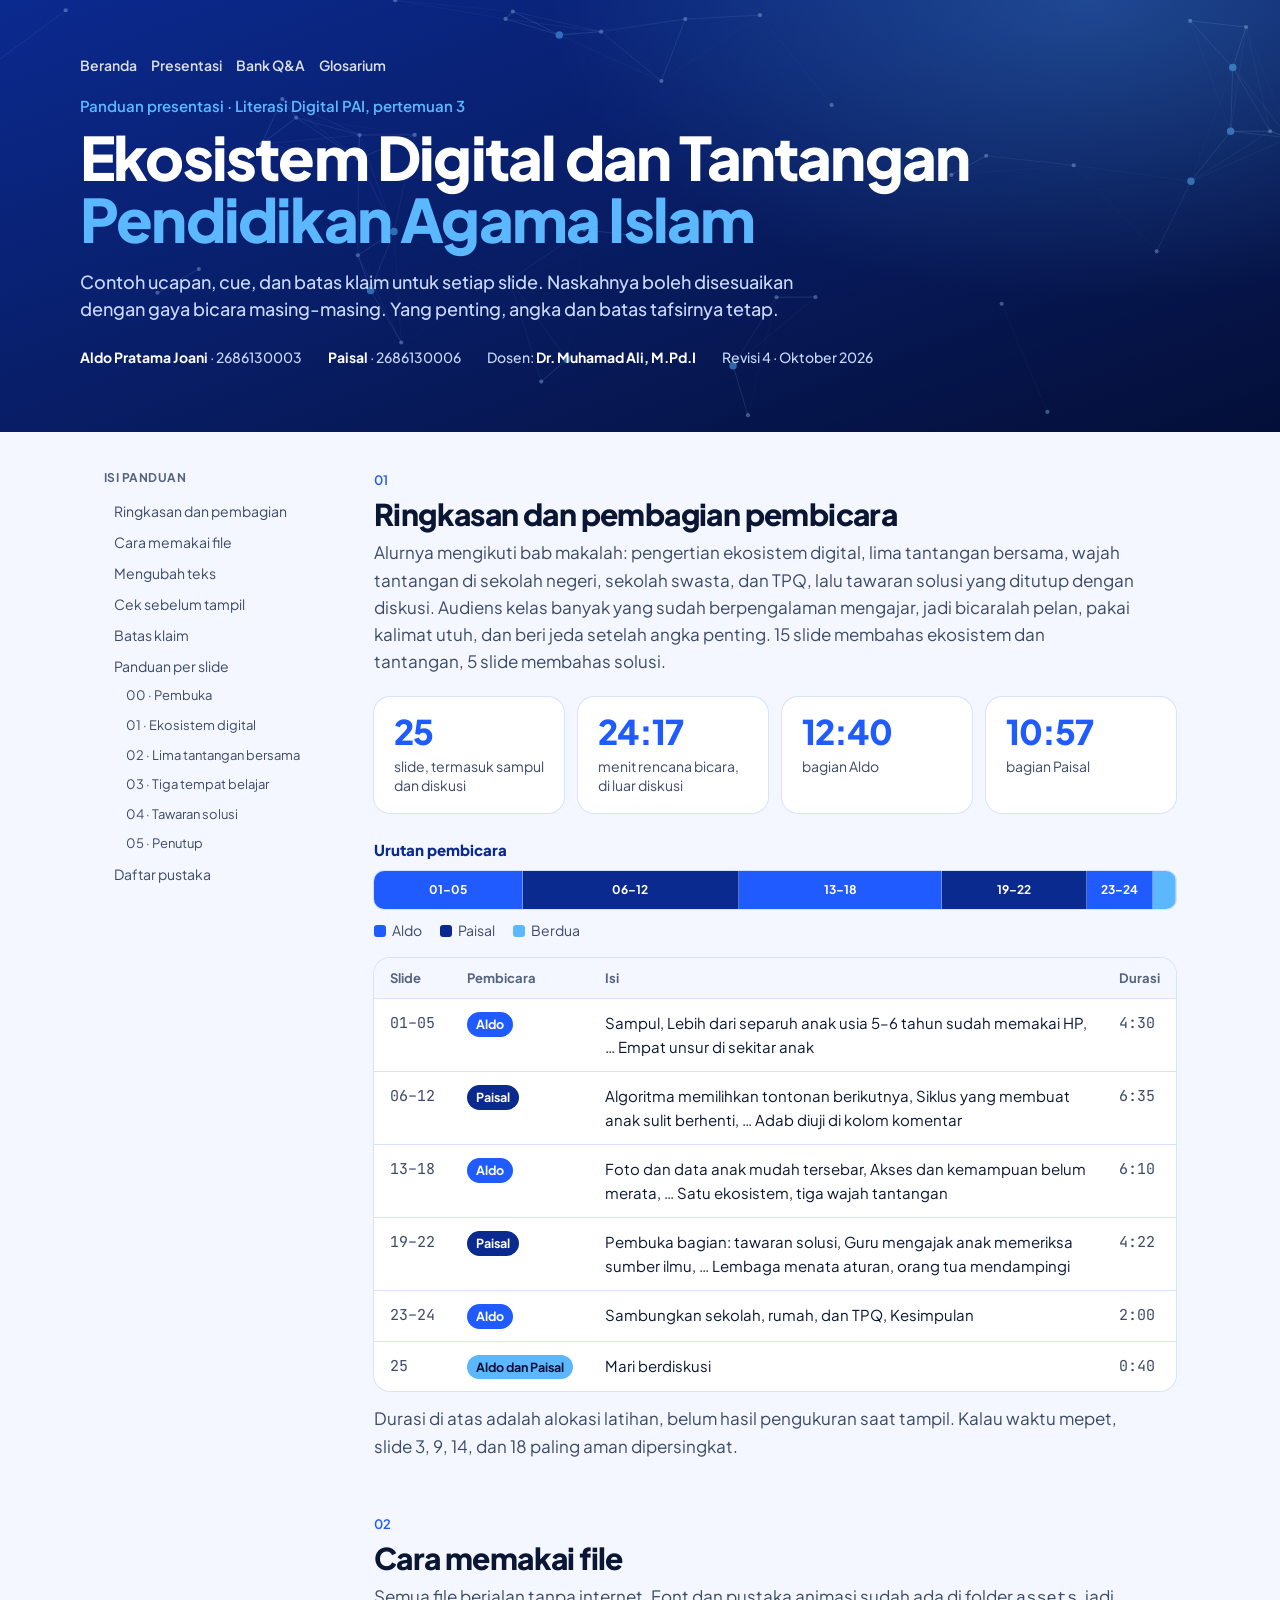
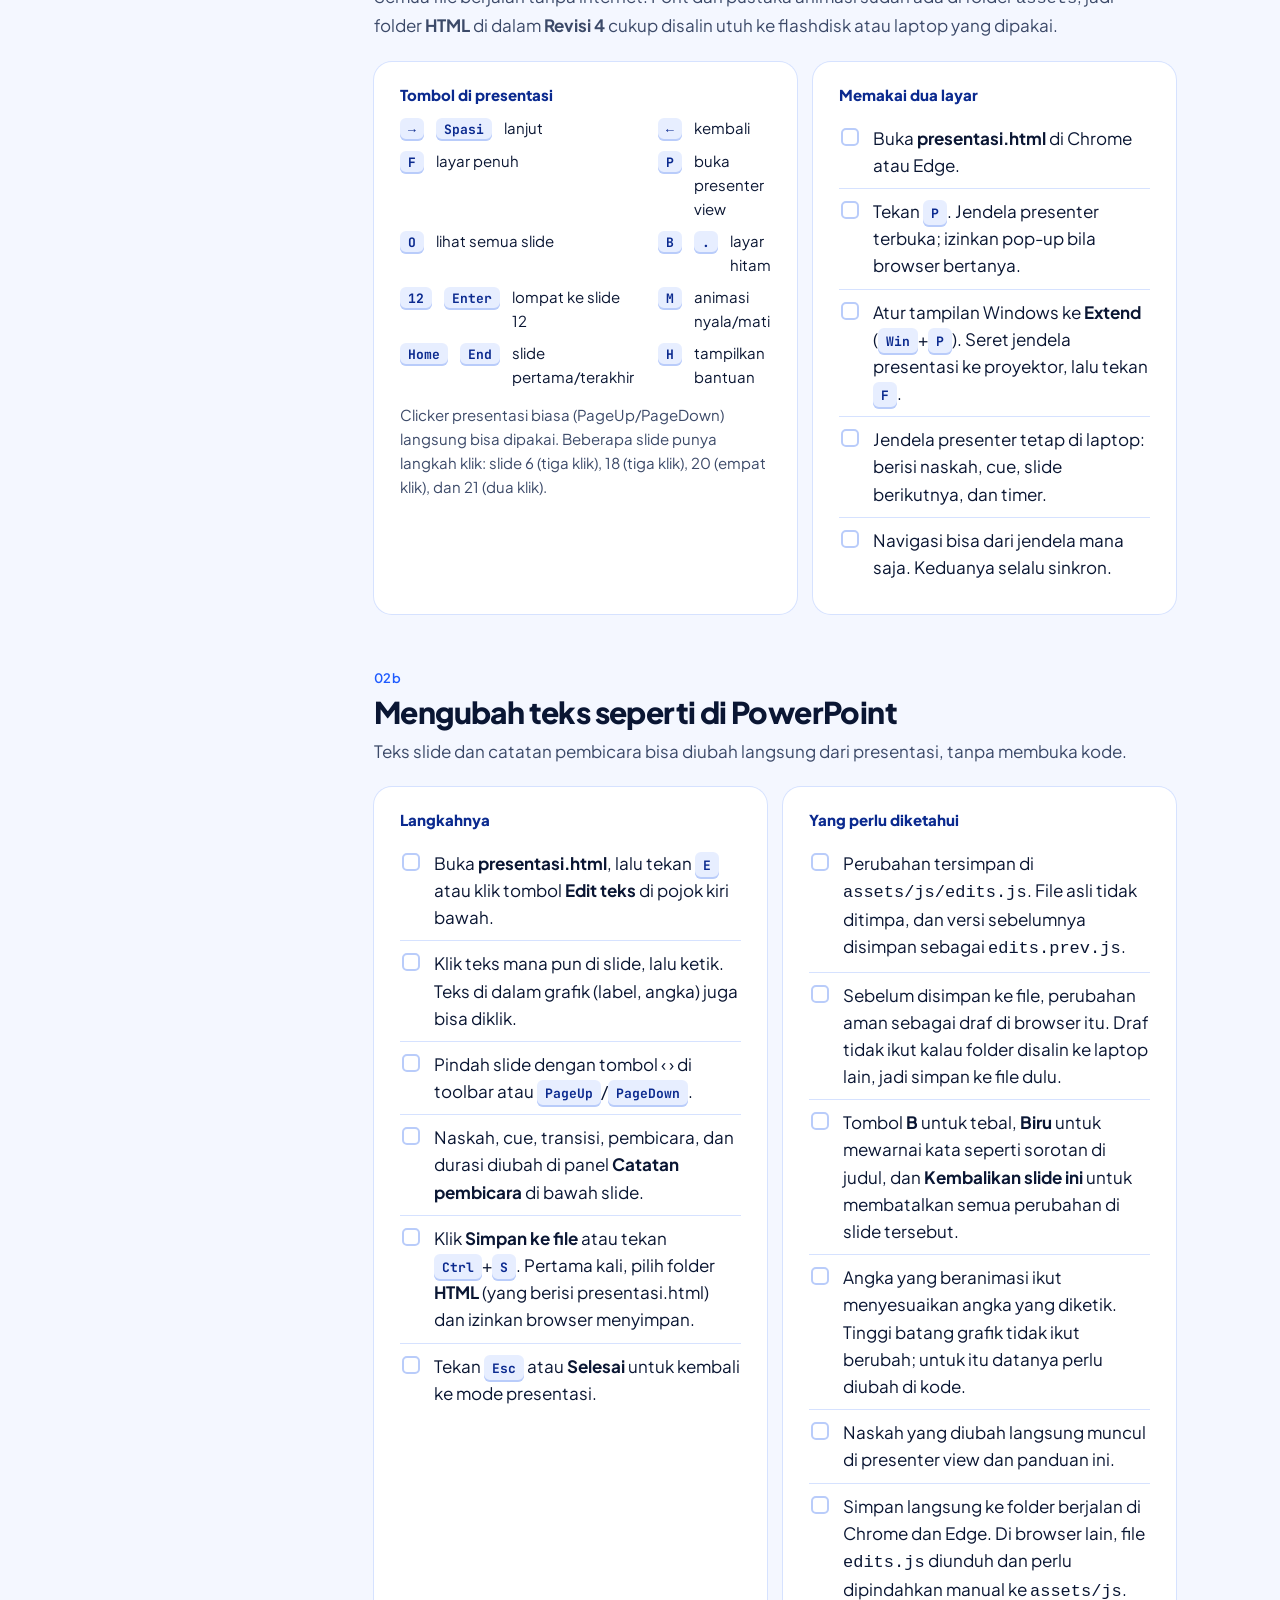
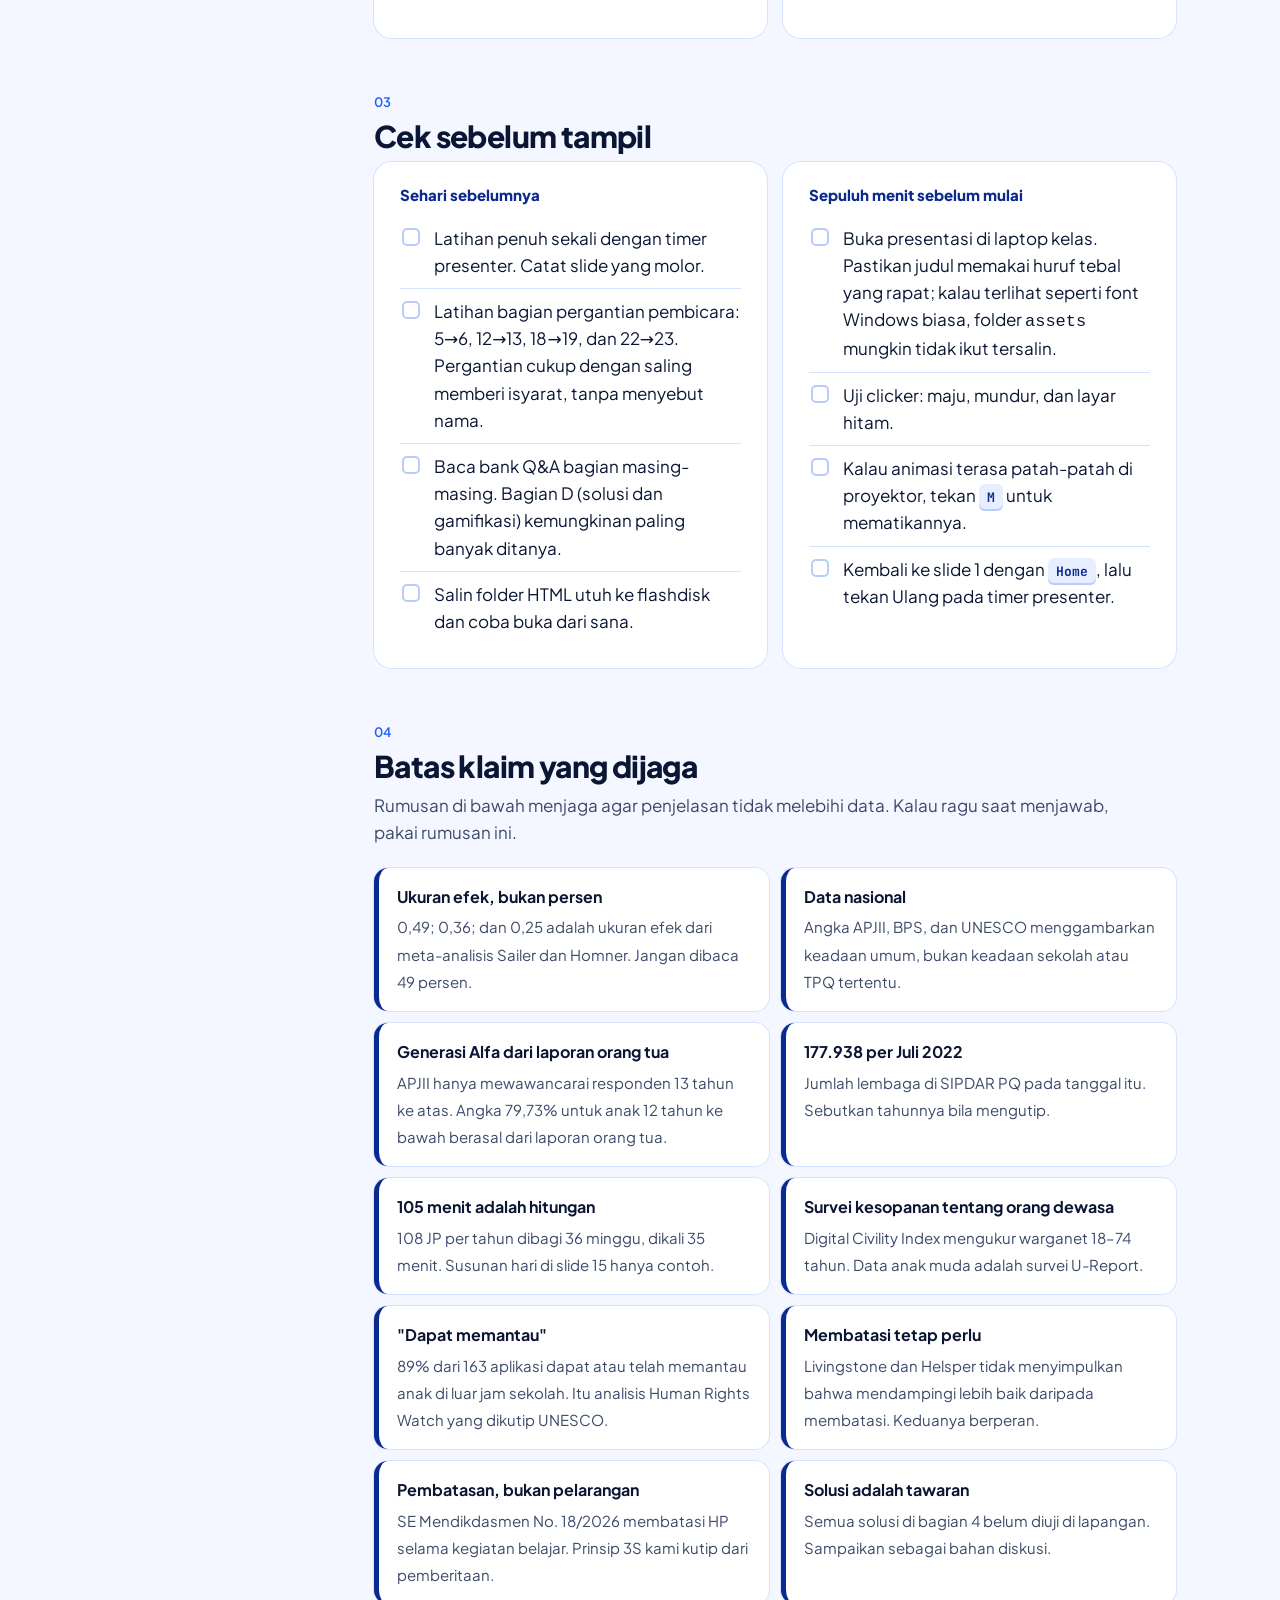
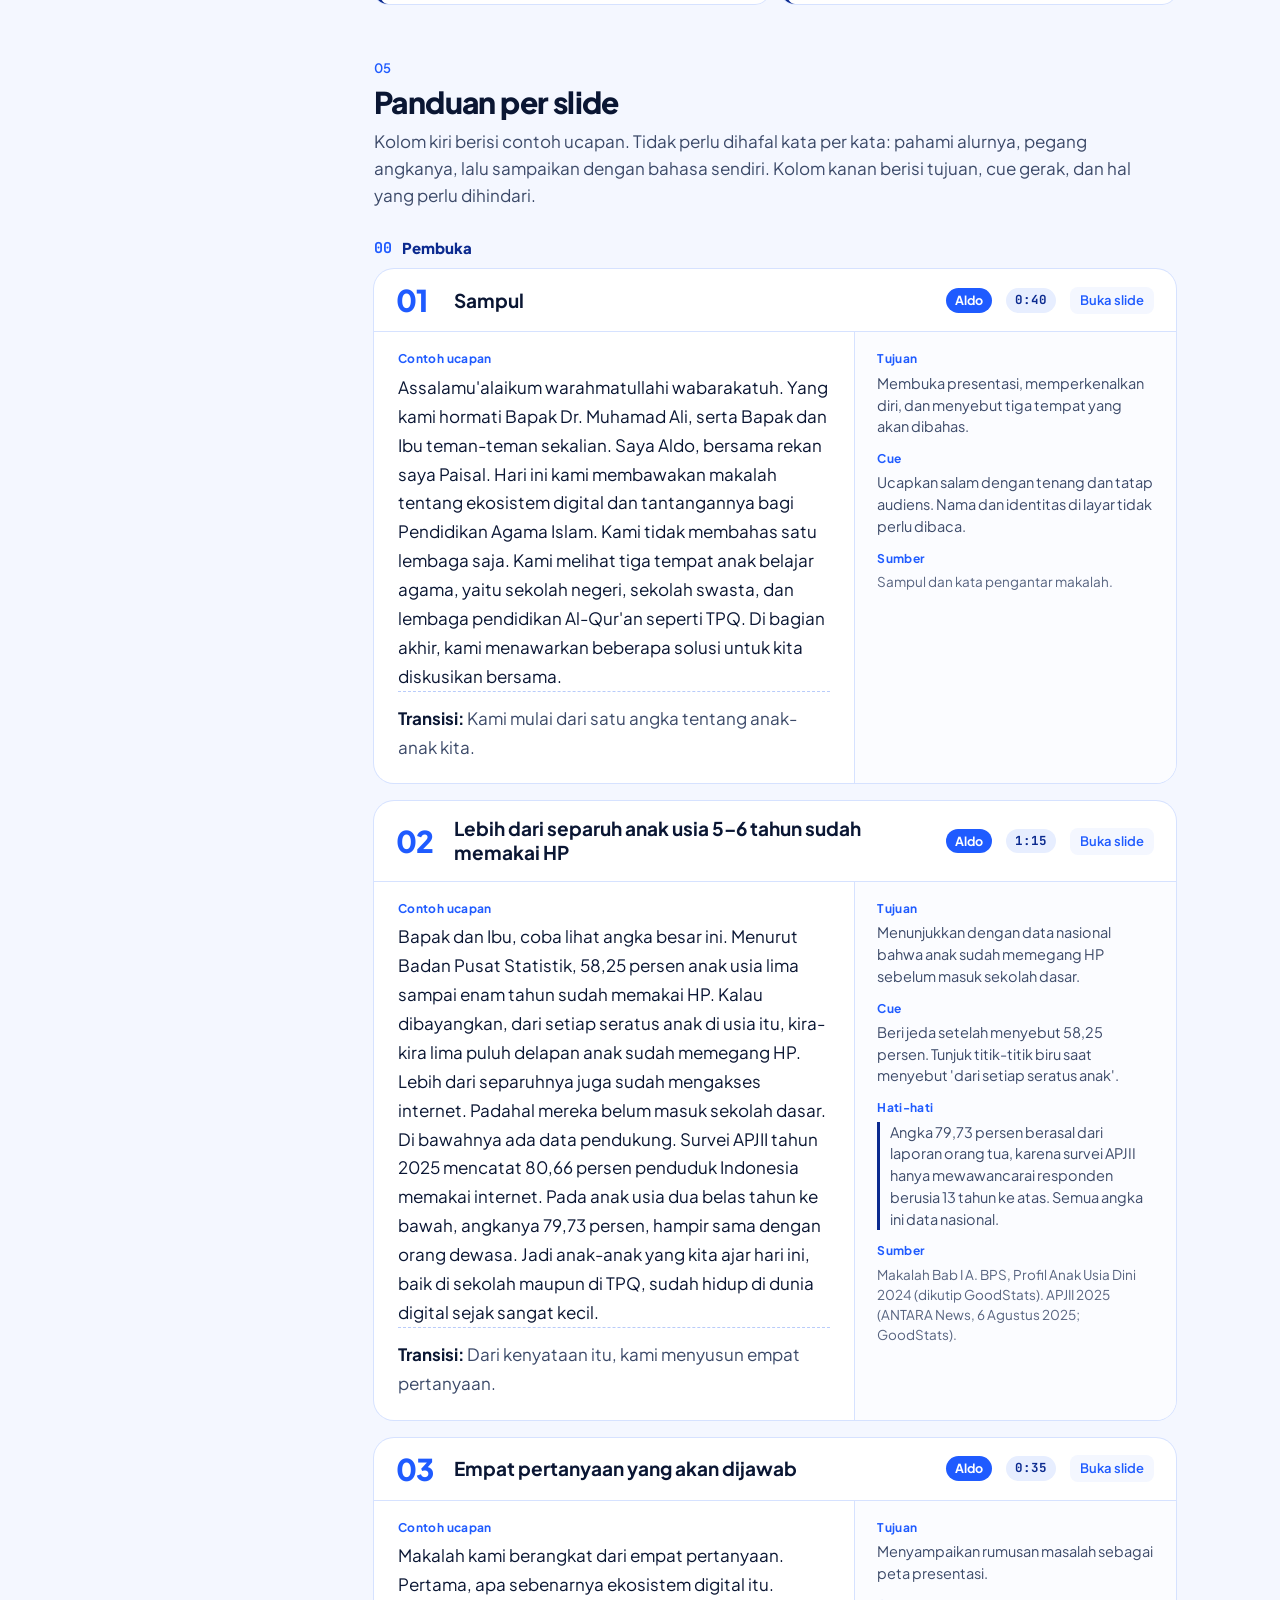
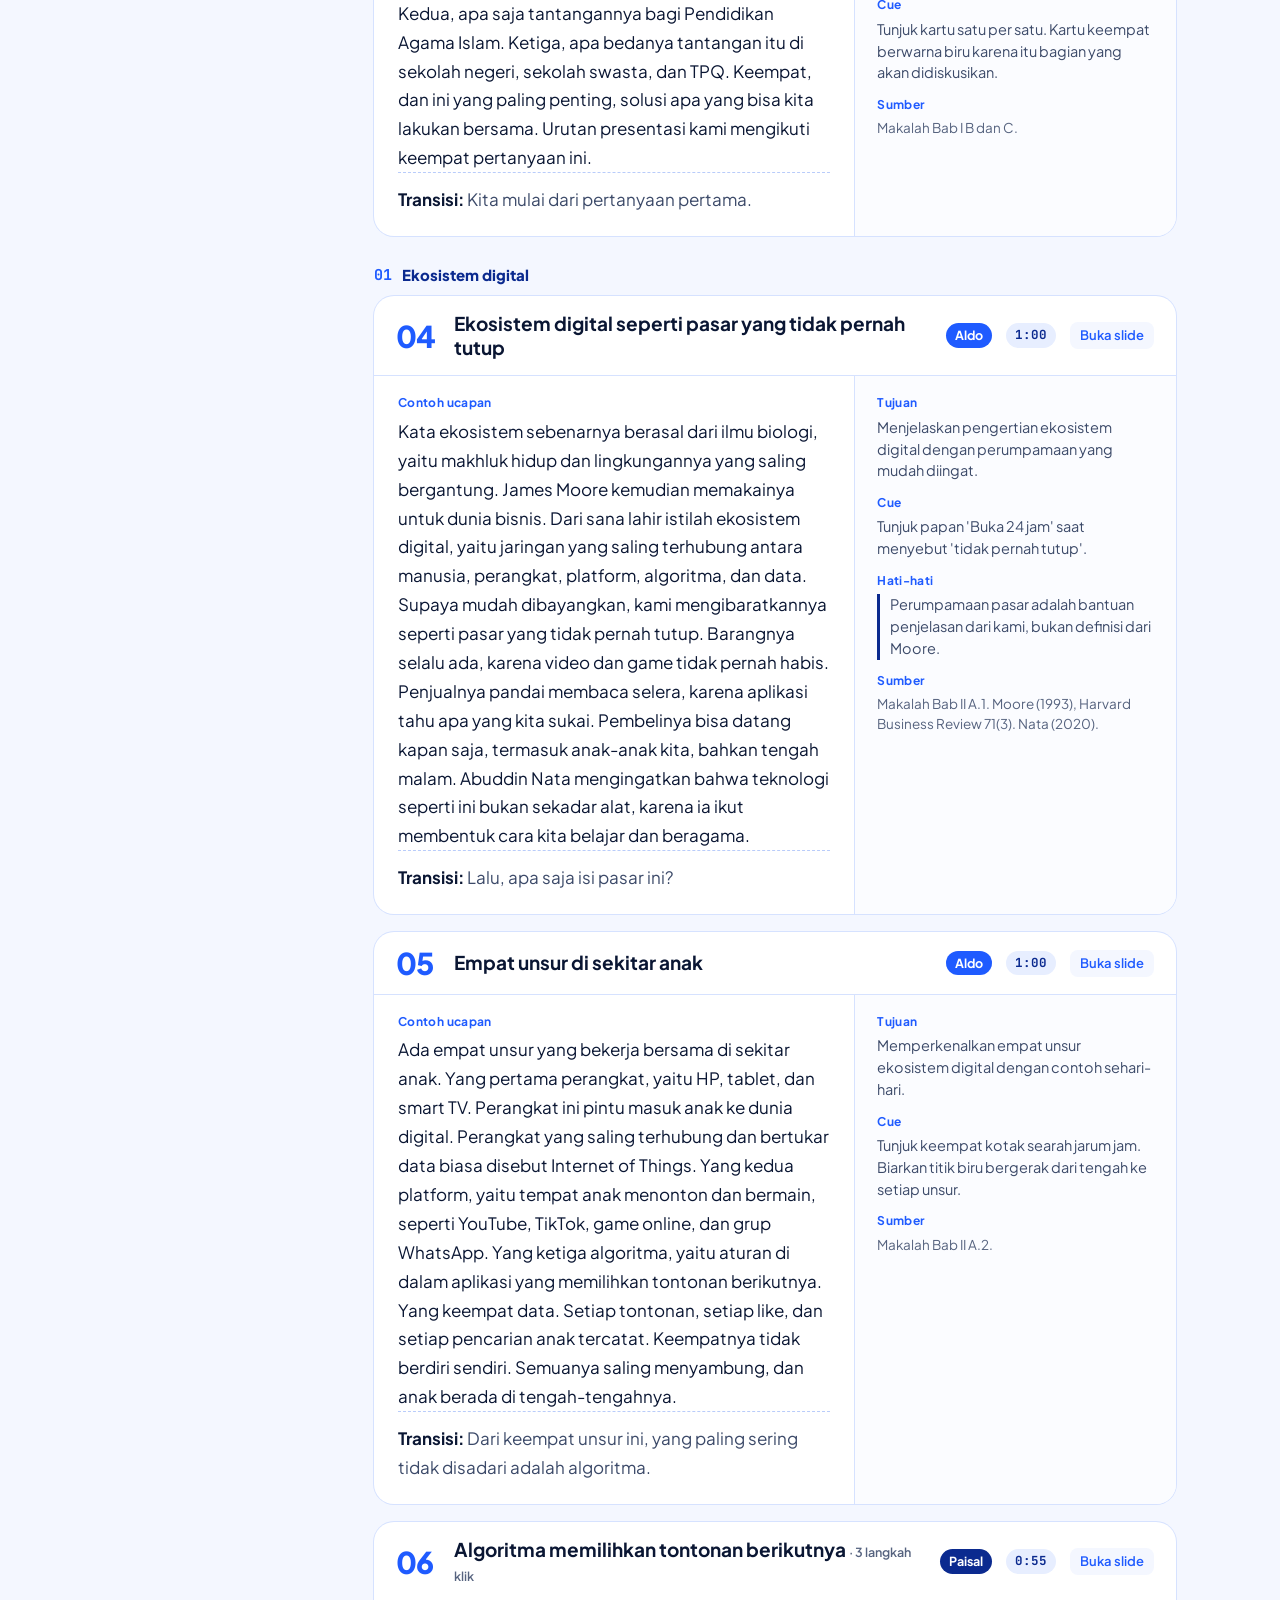
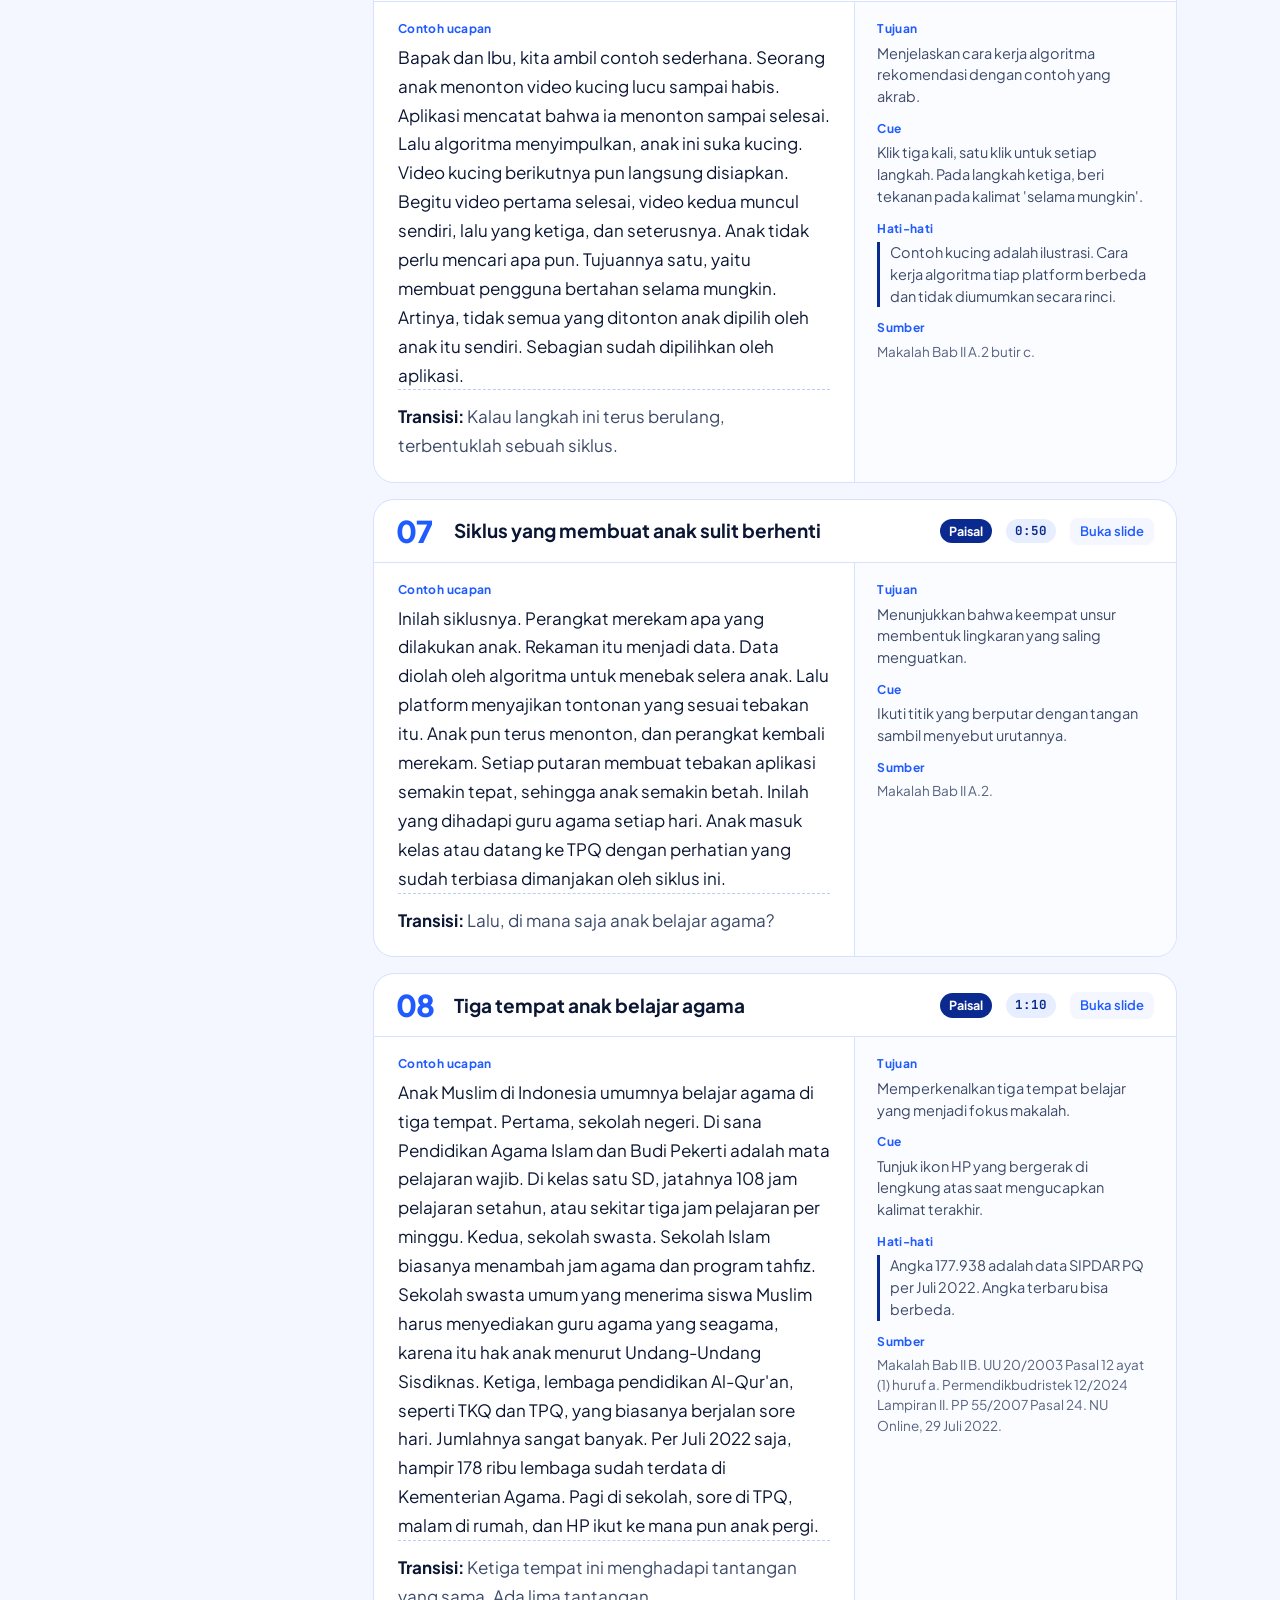
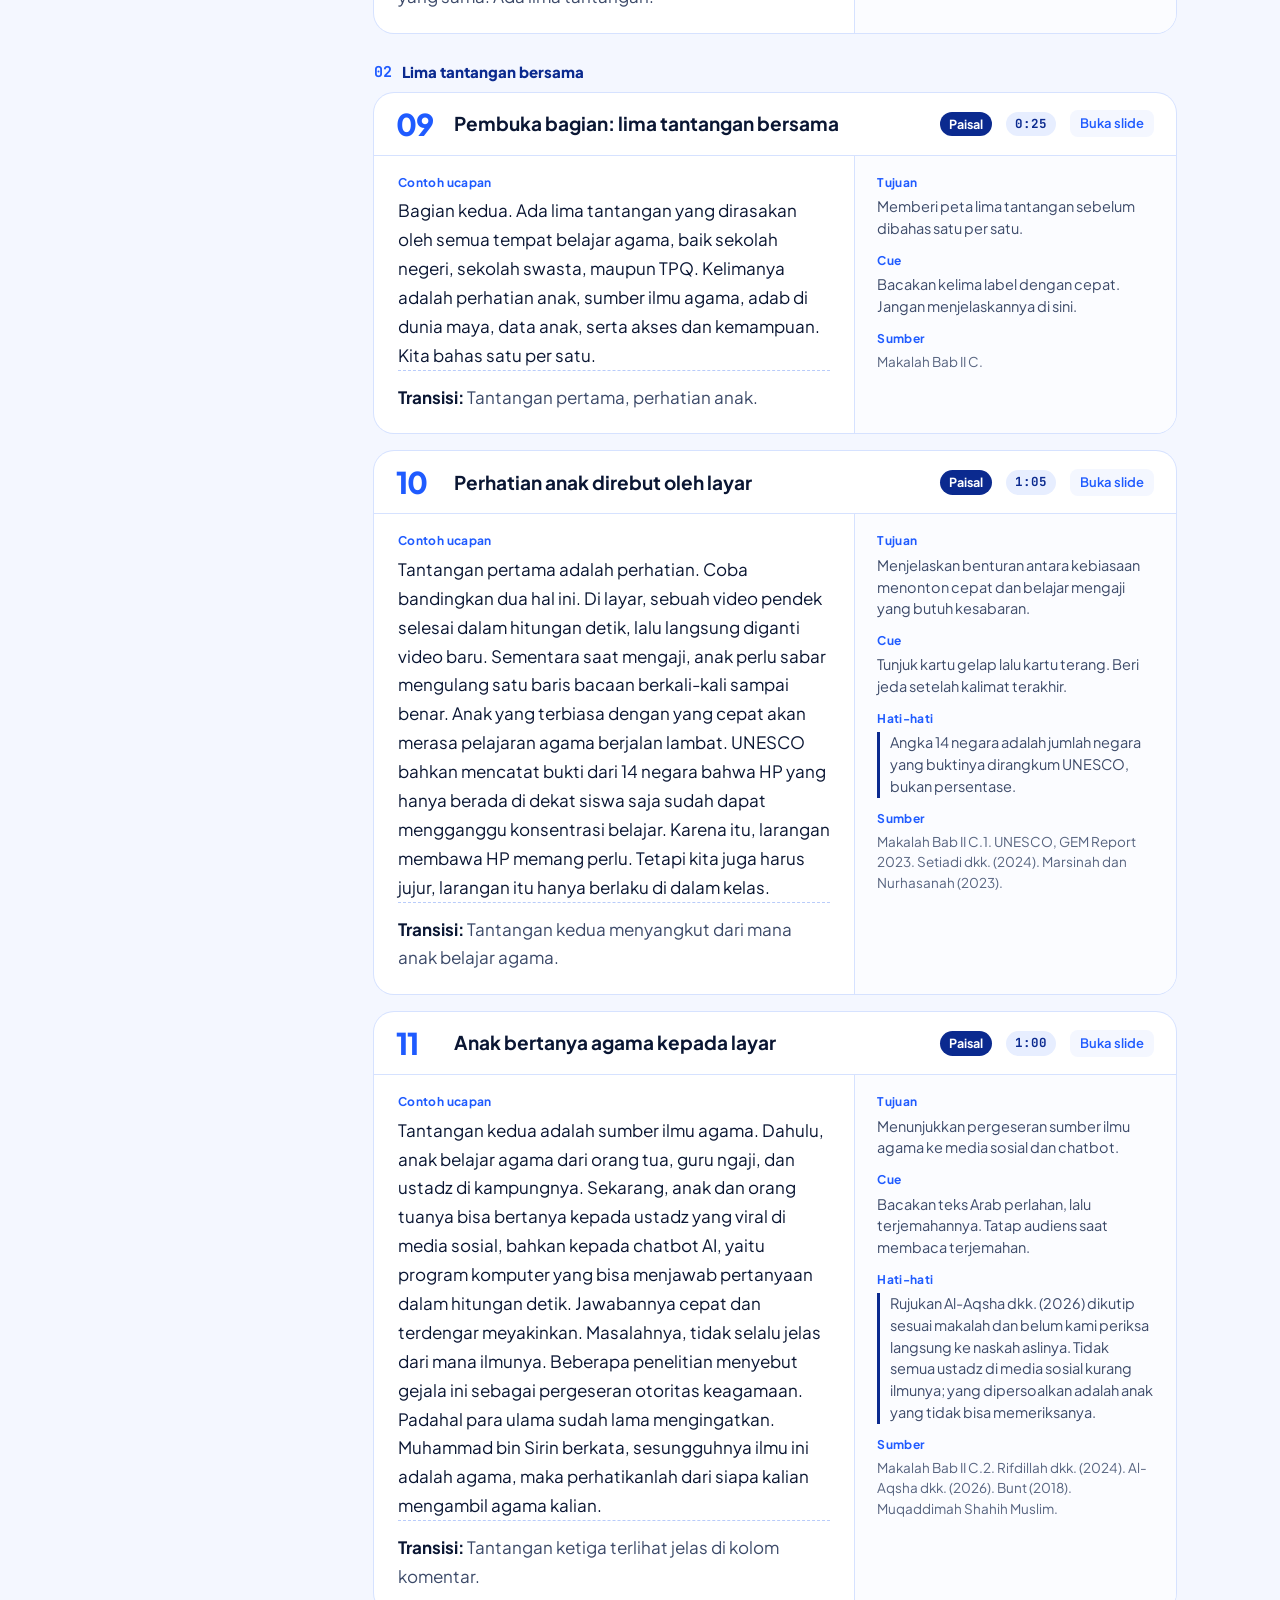
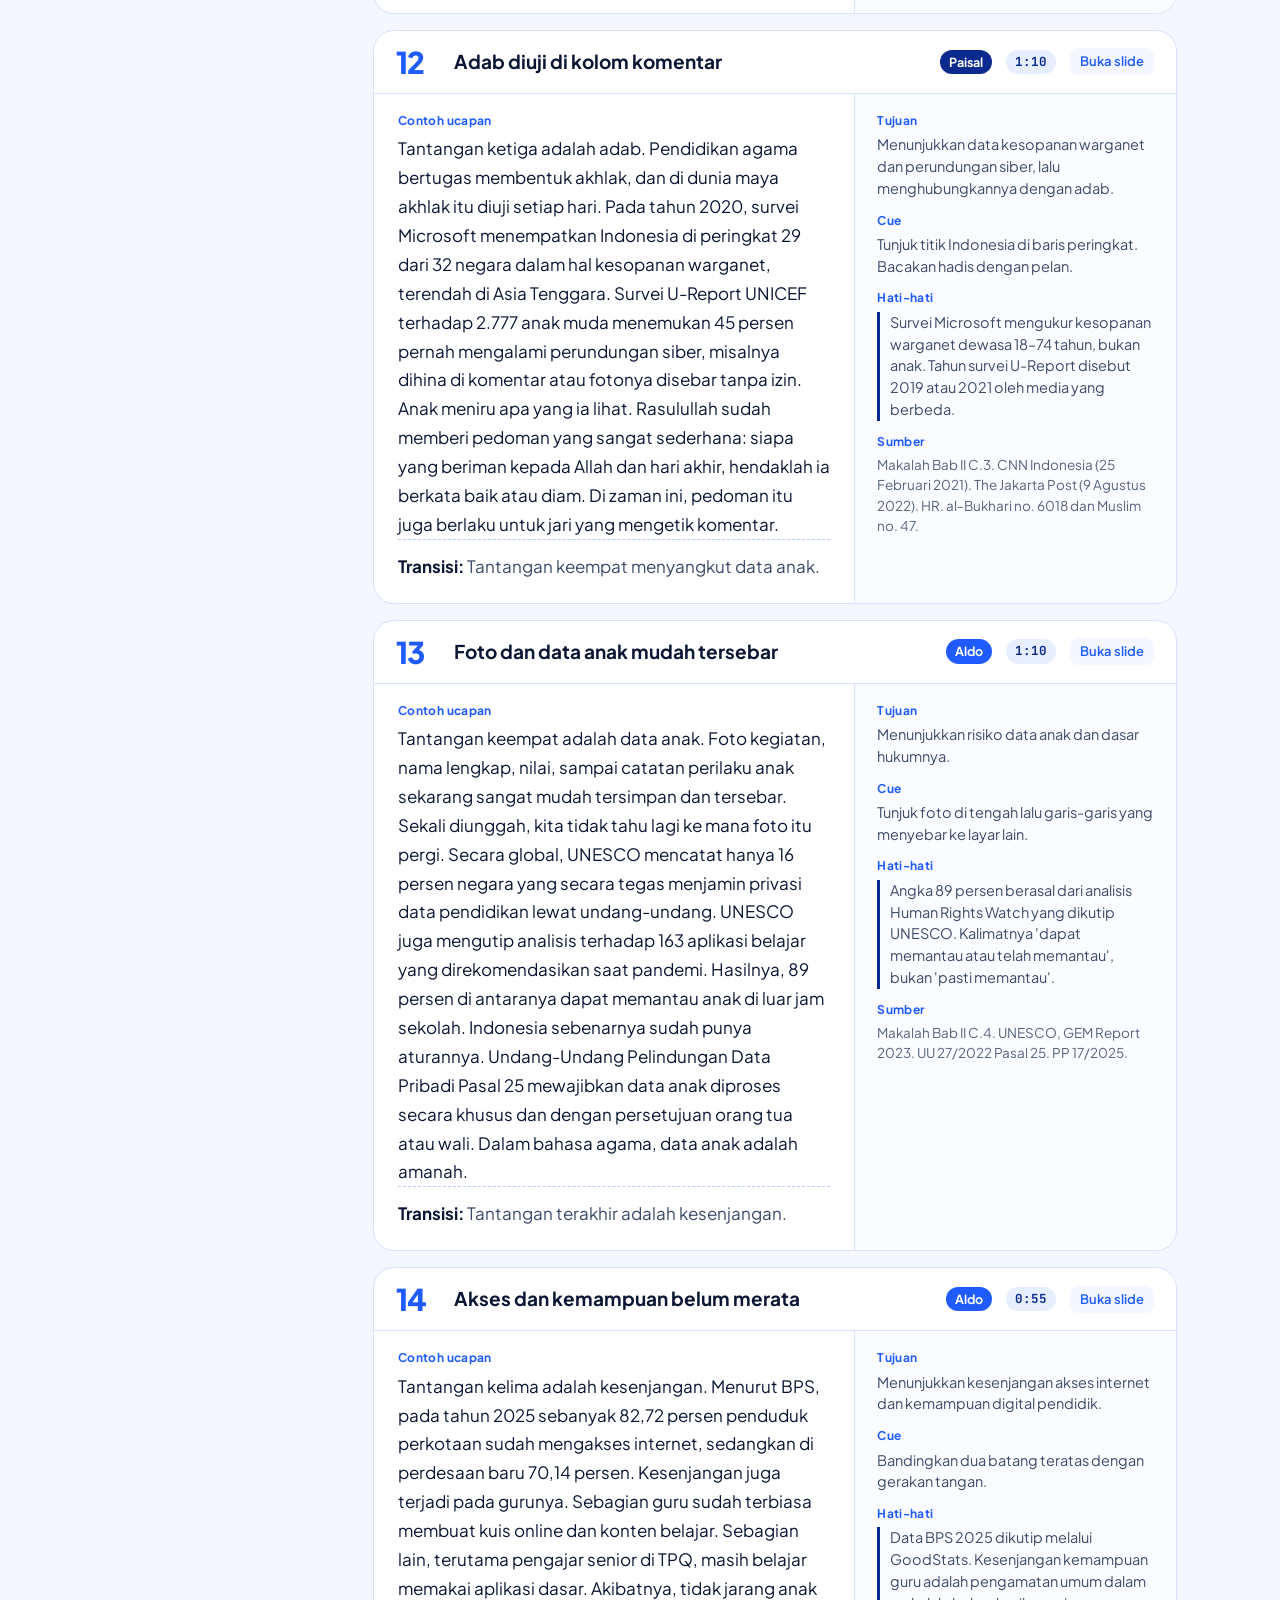
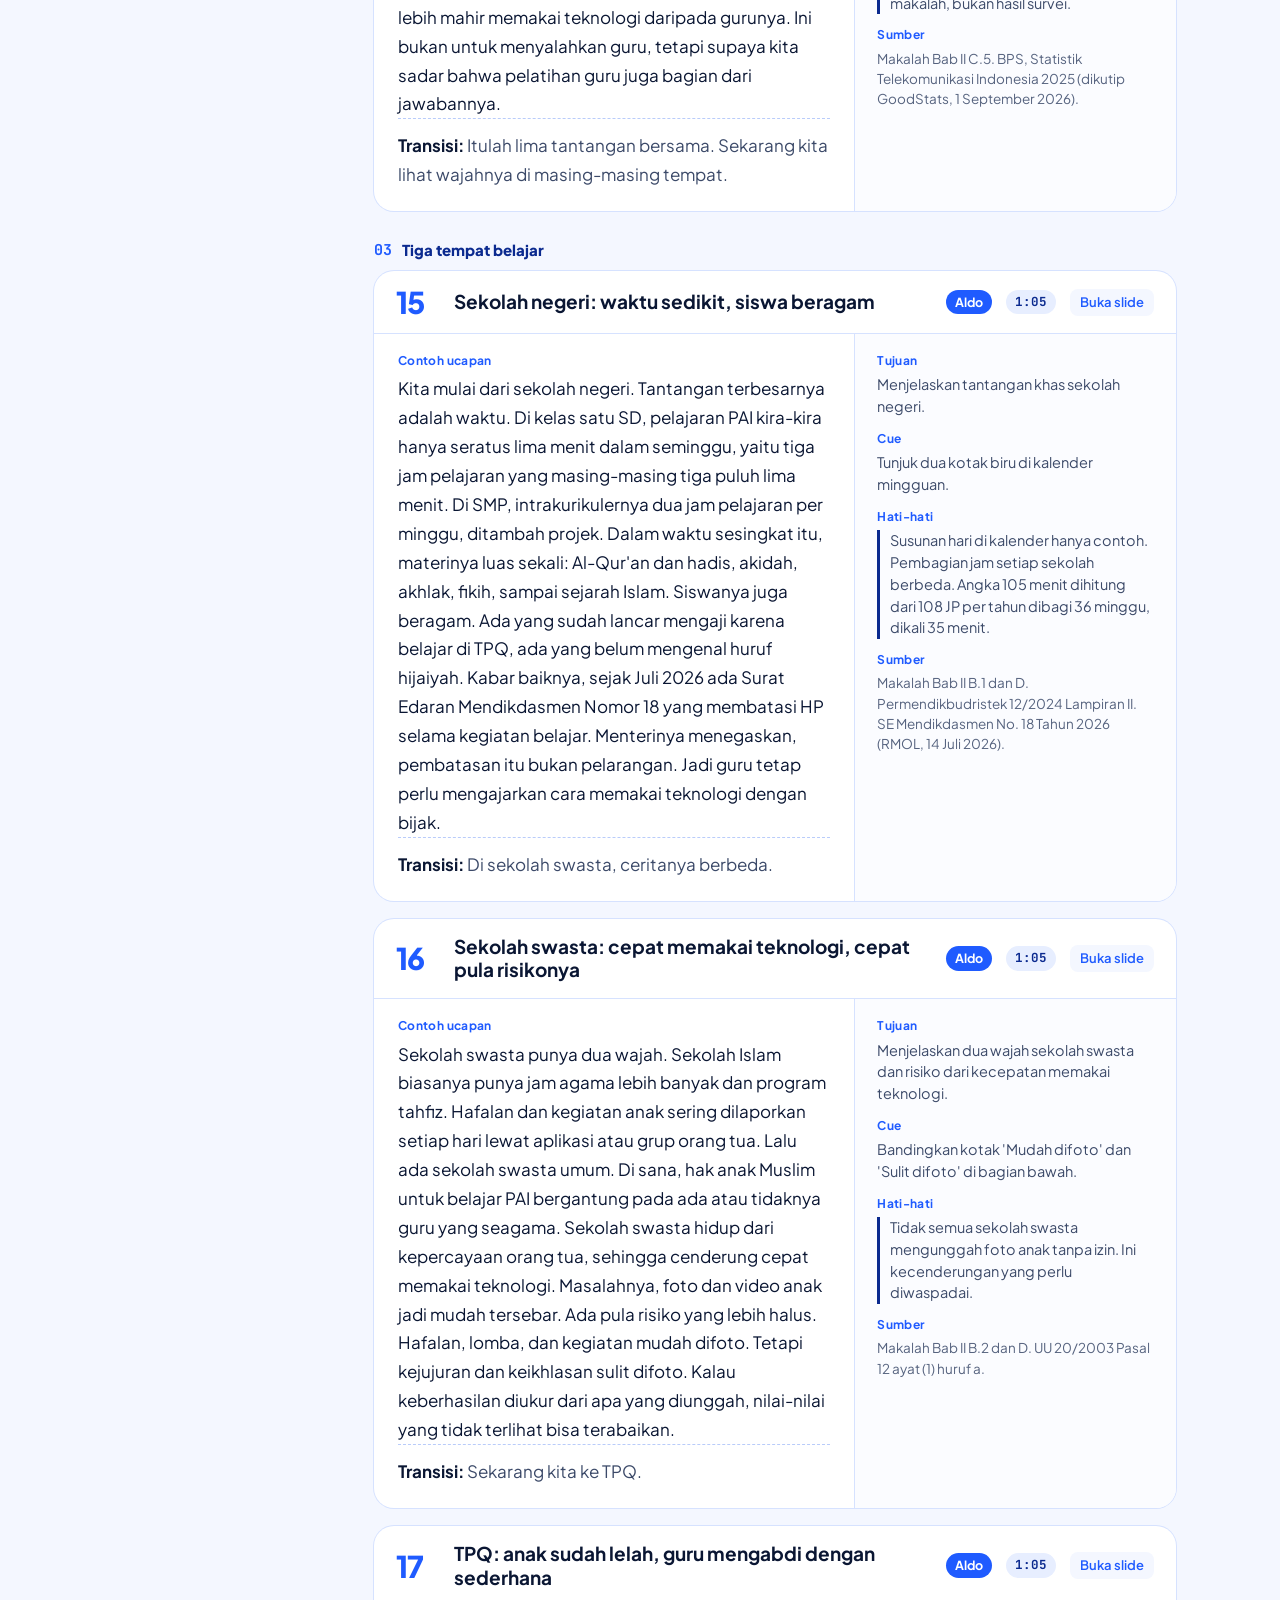
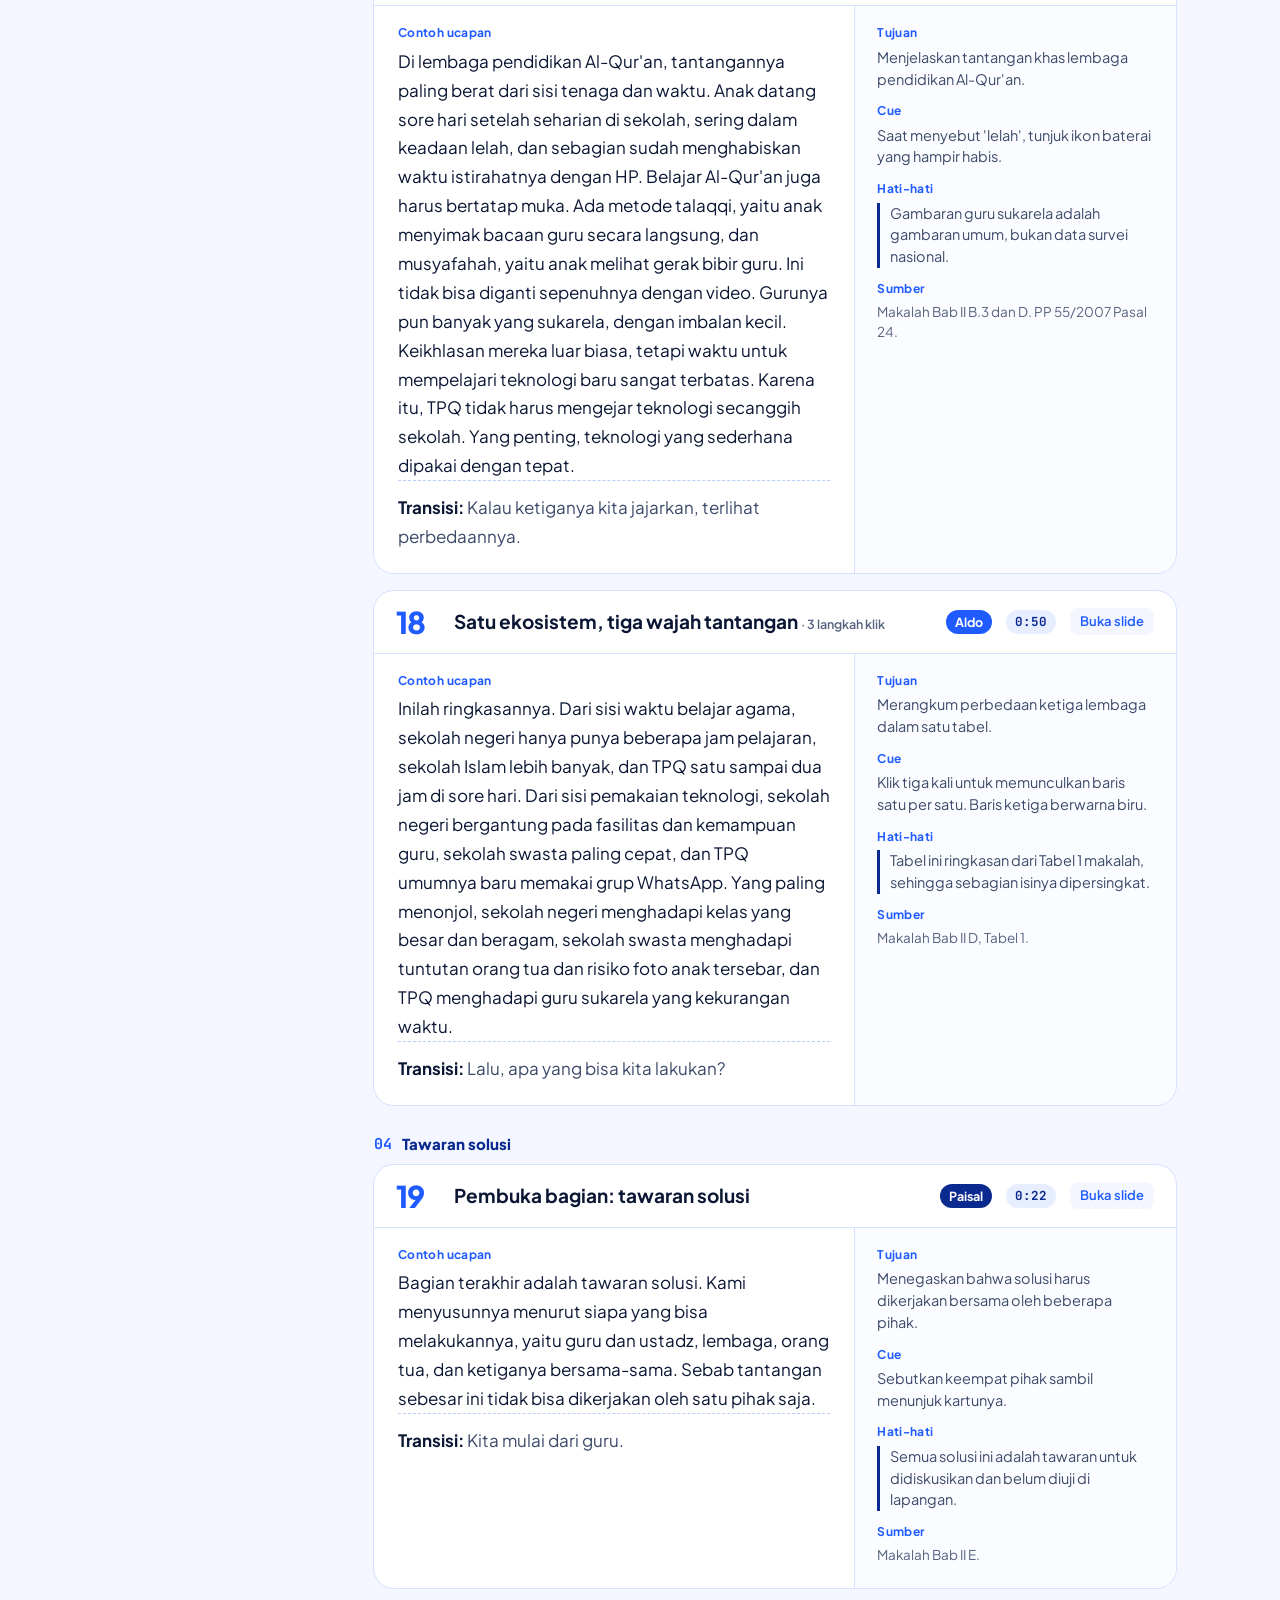
==== revisi-4/panduan.html @ 45388a03 "Tambah Revisi 4: tantangan PAI di sekolah negeri, swasta, dan TPQ (25 slide, siap iPad) Co-Authored-" ====
<!doctype html>
<html lang="id">
<head>
<meta charset="utf-8">
<meta name="viewport" content="width=device-width, initial-scale=1">
<title>Panduan Presentasi · Ekosistem Digital dan Tantangan PAI</title>
<link rel="stylesheet" href="assets/css/tokens.css">
<link rel="stylesheet" href="assets/css/docs.css">
</head>
<body>

<header class="hero">
  <svg class="net" aria-hidden="true"></svg>
  <div class="in">
    <nav class="crumb"><a href="index.html">Beranda</a><a href="presentasi.html">Presentasi</a><a href="bank-qa.html">Bank Q&amp;A</a><a href="glosarium.html">Glosarium</a></nav>
    <p class="kick">Panduan presentasi · Literasi Digital PAI, pertemuan 3</p>
    <h1>Ekosistem Digital dan Tantangan <em>Pendidikan Agama Islam</em></h1>
    <p class="sub">Contoh ucapan, cue, dan batas klaim untuk setiap slide. Naskahnya boleh disesuaikan dengan gaya bicara masing-masing. Yang penting, angka dan batas tafsirnya tetap.</p>
    <div class="meta"><span><b>Aldo Pratama Joani</b> · 2686130003</span><span><b>Paisal</b> · 2686130006</span><span>Dosen: <b>Dr. Muhamad Ali, M.Pd.I</b></span><span>Revisi 4 · Oktober 2026</span></div>
  </div>
</header>

<div class="layout">
  <aside class="toc">
    <p>ISI PANDUAN</p>
    <a href="#ringkas">Ringkasan dan pembagian</a>
    <a href="#pakai">Cara memakai file</a>
    <a href="#edit">Mengubah teks</a>
    <a href="#cek">Cek sebelum tampil</a>
    <a href="#garis">Batas klaim</a>
    <a href="#slide">Panduan per slide</a>
    <div class="sub" id="toc-slides"></div>
    <a href="#pustaka">Daftar pustaka</a>
  </aside>

  <main>
    <section class="blk" id="ringkas">
      <h2 class="h"><small>01</small>Ringkasan dan pembagian pembicara</h2>
      <p class="lede">Alurnya mengikuti bab makalah: pengertian ekosistem digital, lima tantangan bersama, wajah tantangan di sekolah negeri, sekolah swasta, dan TPQ, lalu tawaran solusi yang ditutup dengan diskusi. Audiens kelas banyak yang sudah berpengalaman mengajar, jadi bicaralah pelan, pakai kalimat utuh, dan beri jeda setelah angka penting. <span id="ratio"></span></p>
      <div class="facts" id="facts"></div>
      <h3 class="chapter-h" style="margin-top:28px">Urutan pembicara</h3>
      <div class="tline" id="tline"></div>
      <div class="tlegend"><span><i style="background:var(--blue)"></i>Aldo</span><span><i style="background:var(--deep)"></i>Paisal</span><span><i style="background:var(--sky)"></i>Berdua</span></div>
      <table class="t" id="runs" style="margin-top:16px">
        <thead><tr><th>Slide</th><th>Pembicara</th><th>Isi</th><th>Durasi</th></tr></thead>
        <tbody></tbody>
      </table>
      <p class="lede" style="margin-top:14px">Durasi di atas adalah alokasi latihan, belum hasil pengukuran saat tampil. Kalau waktu mepet, slide 3, 9, 14, dan 18 paling aman dipersingkat.</p>
    </section>

    <section class="blk" id="pakai">
      <h2 class="h"><small>02</small>Cara memakai file</h2>
      <p class="lede">Semua file berjalan tanpa internet. Font dan pustaka animasi sudah ada di folder <code>assets</code>, jadi folder <b>HTML</b> di dalam <b>Revisi 4</b> cukup disalin utuh ke flashdisk atau laptop yang dipakai.</p>
      <div class="grid2">
        <div class="panel">
          <h3 class="chapter-h" style="margin-top:0">Tombol di presentasi</h3>
          <div class="keys">
            <div><kbd>→</kbd><kbd>Spasi</kbd><span>lanjut</span></div>
            <div><kbd>←</kbd><span>kembali</span></div>
            <div><kbd>F</kbd><span>layar penuh</span></div>
            <div><kbd>P</kbd><span>buka presenter view</span></div>
            <div><kbd>O</kbd><span>lihat semua slide</span></div>
            <div><kbd>B</kbd><kbd>.</kbd><span>layar hitam</span></div>
            <div><kbd>12</kbd><kbd>Enter</kbd><span>lompat ke slide 12</span></div>
            <div><kbd>M</kbd><span>animasi nyala/mati</span></div>
            <div><kbd>Home</kbd><kbd>End</kbd><span>slide pertama/terakhir</span></div>
            <div><kbd>H</kbd><span>tampilkan bantuan</span></div>
          </div>
          <p class="lede" style="margin:14px 0 0;font-size:15px">Clicker presentasi biasa (PageUp/PageDown) langsung bisa dipakai. Beberapa slide punya langkah klik: slide 6 (tiga klik), 18 (tiga klik), 20 (empat klik), dan 21 (dua klik).</p>
        </div>
        <div class="panel">
          <h3 class="chapter-h" style="margin-top:0">Memakai dua layar</h3>
          <ul class="check">
            <li>Buka <b>presentasi.html</b> di Chrome atau Edge.</li>
            <li>Tekan <kbd>P</kbd>. Jendela presenter terbuka; izinkan pop-up bila browser bertanya.</li>
            <li>Atur tampilan Windows ke <b>Extend</b> (<kbd>Win</kbd>+<kbd>P</kbd>). Seret jendela presentasi ke proyektor, lalu tekan <kbd>F</kbd>.</li>
            <li>Jendela presenter tetap di laptop: berisi naskah, cue, slide berikutnya, dan timer.</li>
            <li>Navigasi bisa dari jendela mana saja. Keduanya selalu sinkron.</li>
          </ul>
        </div>
      </div>
    </section>

    <section class="blk" id="edit">
      <h2 class="h"><small>02b</small>Mengubah teks seperti di PowerPoint</h2>
      <p class="lede">Teks slide dan catatan pembicara bisa diubah langsung dari presentasi, tanpa membuka kode.</p>
      <div class="grid2">
        <div class="panel">
          <h3 class="chapter-h" style="margin-top:0">Langkahnya</h3>
          <ul class="check">
            <li>Buka <b>presentasi.html</b>, lalu tekan <kbd>E</kbd> atau klik tombol <b>Edit teks</b> di pojok kiri bawah.</li>
            <li>Klik teks mana pun di slide, lalu ketik. Teks di dalam grafik (label, angka) juga bisa diklik.</li>
            <li>Pindah slide dengan tombol ‹ › di toolbar atau <kbd>PageUp</kbd>/<kbd>PageDown</kbd>.</li>
            <li>Naskah, cue, transisi, pembicara, dan durasi diubah di panel <b>Catatan pembicara</b> di bawah slide.</li>
            <li>Klik <b>Simpan ke file</b> atau tekan <kbd>Ctrl</kbd>+<kbd>S</kbd>. Pertama kali, pilih folder <b>HTML</b> (yang berisi presentasi.html) dan izinkan browser menyimpan.</li>
            <li>Tekan <kbd>Esc</kbd> atau <b>Selesai</b> untuk kembali ke mode presentasi.</li>
          </ul>
        </div>
        <div class="panel">
          <h3 class="chapter-h" style="margin-top:0">Yang perlu diketahui</h3>
          <ul class="check">
            <li>Perubahan tersimpan di <code>assets/js/edits.js</code>. File asli tidak ditimpa, dan versi sebelumnya disimpan sebagai <code>edits.prev.js</code>.</li>
            <li>Sebelum disimpan ke file, perubahan aman sebagai draf di browser itu. Draf tidak ikut kalau folder disalin ke laptop lain, jadi simpan ke file dulu.</li>
            <li>Tombol <b>B</b> untuk tebal, <b>Biru</b> untuk mewarnai kata seperti sorotan di judul, dan <b>Kembalikan slide ini</b> untuk membatalkan semua perubahan di slide tersebut.</li>
            <li>Angka yang beranimasi ikut menyesuaikan angka yang diketik. Tinggi batang grafik tidak ikut berubah; untuk itu datanya perlu diubah di kode.</li>
            <li>Naskah yang diubah langsung muncul di presenter view dan panduan ini.</li>
            <li>Simpan langsung ke folder berjalan di Chrome dan Edge. Di browser lain, file <code>edits.js</code> diunduh dan perlu dipindahkan manual ke <code>assets/js</code>.</li>
          </ul>
        </div>
      </div>
    </section>

    <section class="blk" id="cek">
      <h2 class="h"><small>03</small>Cek sebelum tampil</h2>
      <div class="grid2">
        <div class="panel">
          <h3 class="chapter-h" style="margin-top:0">Sehari sebelumnya</h3>
          <ul class="check">
            <li>Latihan penuh sekali dengan timer presenter. Catat slide yang molor.</li>
            <li>Latihan bagian pergantian pembicara: 5→6, 12→13, 18→19, dan 22→23. Pergantian cukup dengan saling memberi isyarat, tanpa menyebut nama.</li>
            <li>Baca bank Q&amp;A bagian masing-masing. Bagian D (solusi dan gamifikasi) kemungkinan paling banyak ditanya.</li>
            <li>Salin folder HTML utuh ke flashdisk dan coba buka dari sana.</li>
          </ul>
        </div>
        <div class="panel">
          <h3 class="chapter-h" style="margin-top:0">Sepuluh menit sebelum mulai</h3>
          <ul class="check">
            <li>Buka presentasi di laptop kelas. Pastikan judul memakai huruf tebal yang rapat; kalau terlihat seperti font Windows biasa, folder <code>assets</code> mungkin tidak ikut tersalin.</li>
            <li>Uji clicker: maju, mundur, dan layar hitam.</li>
            <li>Kalau animasi terasa patah-patah di proyektor, tekan <kbd>M</kbd> untuk mematikannya.</li>
            <li>Kembali ke slide 1 dengan <kbd>Home</kbd>, lalu tekan Ulang pada timer presenter.</li>
          </ul>
        </div>
      </div>
    </section>

    <section class="blk" id="garis">
      <h2 class="h"><small>04</small>Batas klaim yang dijaga</h2>
      <p class="lede">Rumusan di bawah menjaga agar penjelasan tidak melebihi data. Kalau ragu saat menjawab, pakai rumusan ini.</p>
      <div class="redlines">
        <div><b>Ukuran efek, bukan persen</b><span>0,49; 0,36; dan 0,25 adalah ukuran efek dari meta-analisis Sailer dan Homner. Jangan dibaca 49 persen.</span></div>
        <div><b>Data nasional</b><span>Angka APJII, BPS, dan UNESCO menggambarkan keadaan umum, bukan keadaan sekolah atau TPQ tertentu.</span></div>
        <div><b>Generasi Alfa dari laporan orang tua</b><span>APJII hanya mewawancarai responden 13 tahun ke atas. Angka 79,73% untuk anak 12 tahun ke bawah berasal dari laporan orang tua.</span></div>
        <div><b>177.938 per Juli 2022</b><span>Jumlah lembaga di SIPDAR PQ pada tanggal itu. Sebutkan tahunnya bila mengutip.</span></div>
        <div><b>105 menit adalah hitungan</b><span>108 JP per tahun dibagi 36 minggu, dikali 35 menit. Susunan hari di slide 15 hanya contoh.</span></div>
        <div><b>Survei kesopanan tentang orang dewasa</b><span>Digital Civility Index mengukur warganet 18–74 tahun. Data anak muda adalah survei U-Report.</span></div>
        <div><b>"Dapat memantau"</b><span>89% dari 163 aplikasi dapat atau telah memantau anak di luar jam sekolah. Itu analisis Human Rights Watch yang dikutip UNESCO.</span></div>
        <div><b>Membatasi tetap perlu</b><span>Livingstone dan Helsper tidak menyimpulkan bahwa mendampingi lebih baik daripada membatasi. Keduanya berperan.</span></div>
        <div><b>Pembatasan, bukan pelarangan</b><span>SE Mendikdasmen No. 18/2026 membatasi HP selama kegiatan belajar. Prinsip 3S kami kutip dari pemberitaan.</span></div>
        <div><b>Solusi adalah tawaran</b><span>Semua solusi di bagian 4 belum diuji di lapangan. Sampaikan sebagai bahan diskusi.</span></div>
      </div>
    </section>

    <section class="blk" id="slide">
      <h2 class="h"><small>05</small>Panduan per slide</h2>
      <p class="lede">Kolom kiri berisi contoh ucapan. Tidak perlu dihafal kata per kata: pahami alurnya, pegang angkanya, lalu sampaikan dengan bahasa sendiri. Kolom kanan berisi tujuan, cue gerak, dan hal yang perlu dihindari.</p>
      <div id="guide-slides"></div>
    </section>

    <section class="blk" id="pustaka">
      <h2 class="h"><small>06</small>Daftar pustaka</h2>
      <p class="lede">Sama dengan daftar pustaka makalah Revisi 4.</p>
      <div class="panel">
        <p class="refs-h">Buku dan Dokumen Resmi</p>
        <ol class="refs">
          <li>an-Nahlawi, Abdurrahman. <i>Pendidikan Islam di Rumah, Sekolah, dan Masyarakat</i>. Terjemahan Shihabuddin. Jakarta: Gema Insani Press, 1995.</li>
          <li>Badan Pusat Statistik. <i>Profil Anak Usia Dini 2024</i>. Jakarta: Badan Pusat Statistik, 2024.</li>
          <li>Badan Pusat Statistik. <i>Statistik Telekomunikasi Indonesia 2025</i>. Jakarta: Badan Pusat Statistik, 2026.</li>
          <li>Belshaw, Douglas A. J. <i>The Essential Elements of Digital Literacies</i>. Independent Publisher, 2014.</li>
          <li>Bunt, Gary R. <i>Hashtag Islam: How Cyber-Islamic Environments Are Transforming Religious Authority</i>. Chapel Hill: University of North Carolina Press, 2018.</li>
          <li>Kementerian Agama RI. <i>Al-Qur'an dan Terjemahannya</i>. Jakarta: Lajnah Pentashihan Mushaf Al-Qur'an, 2019.</li>
          <li>Kementerian Komunikasi dan Informatika RI. <i>Modul Literasi Digital: Kecakapan Digital, Budaya Digital, Etika Digital, dan Keamanan Digital</i>. Jakarta: Kominfo dan Siberkreasi, 2021.</li>
          <li>Nata, Abuddin. <i>Pendidikan Islam di Era Digital: Tantangan dan Peluang</i>. Jakarta: Kencana, 2020.</li>
          <li>UNESCO. <i>Global Education Monitoring Report 2023: Technology in Education: A Tool on Whose Terms?</i> Paris: UNESCO, 2023.</li>
          <li>Werbach, Kevin, dan Dan Hunter. <i>For the Win: How Game Thinking Can Revolutionize Your Business</i>. Philadelphia: Wharton Digital Press, 2012.</li>
        </ol>
        <p class="refs-h">Kitab Hadis</p>
        <ol class="refs">
          <li>al-Bukhari, Muhammad bin Isma'il. <i>Shahih al-Bukhari</i>. Kitab Bad' al-Wahy no. 1; Kitab al-Jumu'ah no. 893; Kitab al-Adab no. 6018.</li>
          <li>Muslim bin al-Hajjaj. <i>Shahih Muslim</i>. Muqaddimah; Kitab al-Iman no. 47; Kitab al-Imarah no. 1829.</li>
          <li>at-Tirmidzi, Muhammad bin 'Isa. <i>Sunan at-Tirmidzi</i>. Kitab Fadha'il al-Qur'an, no. 2910.</li>
        </ol>
        <p class="refs-h">Artikel Jurnal dan Prosiding</p>
        <ol class="refs">
          <li>Ababil, A. M. S., Z. Abidin, Saifuddin, dan A. Fawait. "Penerapan Gamifikasi dalam Pembelajaran Pendidikan Islam untuk Meningkatkan Motivasi dan Hasil Belajar Siswa." <i>Indonesian Journal on Education (IJoEd)</i> 1, no. 4 (2025): 316–322. https://doi.org/10.70437/ijoed.v1i4.72.</li>
          <li>Al-Aqsha, A. Q., D. A. Saputri, dan I. Makruf. "Fragmentasi Otoritas Keagamaan dalam Konten Media Digital: Tantangan Epistemologis bagi Pembelajaran PAI." <i>Mozaic: Islamic Studies Journal</i> 5, no. 1 (2026). https://doi.org/10.35719/mozaic.v5i01.2616.</li>
          <li>Deci, Edward L., Richard Koestner, dan Richard M. Ryan. "A Meta-Analytic Review of Experiments Examining the Effects of Extrinsic Rewards on Intrinsic Motivation." <i>Psychological Bulletin</i> 125, no. 6 (1999): 627–668.</li>
          <li>Deterding, Sebastian, Dan Dixon, Rilla Khaled, dan Lennart Nacke. "From Game Design Elements to Gamefulness: Defining 'Gamification'." Dalam <i>Proceedings of the 15th International Academic MindTrek Conference</i>, 9–15. New York: ACM, 2011.</li>
          <li>Epstein, Joyce L. "School/Family/Community Partnerships: Caring for the Children We Share." <i>Phi Delta Kappan</i> 76, no. 9 (1995): 701–712.</li>
          <li>Hanus, Michael D., dan Jesse Fox. "Assessing the Effects of Gamification in the Classroom: A Longitudinal Study on Intrinsic Motivation, Social Comparison, Satisfaction, Effort, and Academic Performance." <i>Computers &amp; Education</i> 80 (2015): 152–161.</li>
          <li>Livingstone, Sonia, dan Ellen J. Helsper. "Parental Mediation of Children's Internet Use." <i>Journal of Broadcasting &amp; Electronic Media</i> 52, no. 4 (2008): 581–599.</li>
          <li>Ma'rufin. "Pesantren, Pondok Modern, Metode Targhib dan Tarhib (Reward dan Punishment dalam Pendidikan Islam)." <i>Risâlah: Jurnal Pendidikan dan Studi Islam</i> 2, no. 1 (2015): 67–77. https://doi.org/10.31943/jurnal_risalah.v2i1.13.</li>
          <li>Marsinah dan Nurhasanah. "Dampak Penggunaan Gadget terhadap Perubahan Minat Membaca Al-Qur'an di Desa Kawuwu Bima." <i>JEMARI: Jurnal Edukasi Mahasiswa Sunan Giri</i> 1, no. 1 (2023): 1–11. https://doi.org/10.47625/jemari.v1i1.474.</li>
          <li>Moore, James F. "Predators and Prey: A New Ecology of Competition." <i>Harvard Business Review</i> 71, no. 3 (1993): 75–86.</li>
          <li>Rifdillah, M., Wahyuddin, A. Muhtarom, P. Mulyosaputro, dan V. Vitisia. "Pendidikan Islam, New Media dan Pergeseran Otoritas Keagamaan." <i>Kaganga: Jurnal Pendidikan Sejarah dan Riset Sosial Humaniora</i> 7, no. 1 (2024). https://doi.org/10.31539/kaganga.v7i1.8892.</li>
          <li>Ryan, Richard M., dan Edward L. Deci. "Self-Determination Theory and the Facilitation of Intrinsic Motivation, Social Development, and Well-Being." <i>American Psychologist</i> 55, no. 1 (2000): 68–78.</li>
          <li>Saharani, L., dan A. D. Ningsih. "Implementasi Penggunaan Media Pembelajaran Berbasis Gamifikasi pada Pembelajaran Tahfidz di MTsS Al-Washliyah Medan Krio." <i>EDU SOCIETY: Jurnal Pendidikan, Ilmu Sosial dan Pengabdian kepada Masyarakat</i> 5, no. 1 (2025): 287–295. https://doi.org/10.56832/edu.v5i1.785.</li>
          <li>Sailer, Michael, dan Lisa Homner. "The Gamification of Learning: A Meta-analysis." <i>Educational Psychology Review</i> 32 (2020): 77–112. https://doi.org/10.1007/s10648-019-09498-w.</li>
          <li>Setiadi, F. M., S. Maryati, dan A. S. Mubharokh. "Analisis Dampak Penggunaan Gadget terhadap Perkembangan Psikologis dan Keagamaan Anak Usia Dini (TK dan SD) dalam Perspektif Pendidikan Agama Islam." <i>Muaddib: Islamic Education Journal</i> 7, no. 1 (2024): 1–11. https://doi.org/10.19109/muaddib.v7i1.24432.</li>
        </ol>
        <p class="refs-h">Peraturan Perundang-undangan</p>
        <ol class="refs">
          <li>Peraturan Menteri Pendidikan, Kebudayaan, Riset, dan Teknologi Nomor 12 Tahun 2024 tentang Kurikulum pada Pendidikan Anak Usia Dini, Jenjang Pendidikan Dasar, dan Jenjang Pendidikan Menengah.</li>
          <li>Peraturan Pemerintah Republik Indonesia Nomor 17 Tahun 2025 tentang Tata Kelola Penyelenggaraan Sistem Elektronik dalam Pelindungan Anak.</li>
          <li>Peraturan Pemerintah Republik Indonesia Nomor 55 Tahun 2007 tentang Pendidikan Agama dan Pendidikan Keagamaan.</li>
          <li>Surat Edaran Menteri Pendidikan Dasar dan Menengah Nomor 18 Tahun 2026 tentang Pembatasan Penggunaan Gawai di Satuan Pendidikan.</li>
          <li>Undang-Undang Republik Indonesia Nomor 20 Tahun 2003 tentang Sistem Pendidikan Nasional.</li>
          <li>Undang-Undang Republik Indonesia Nomor 27 Tahun 2022 tentang Pelindungan Data Pribadi.</li>
        </ol>
        <p class="refs-h">Sumber Daring</p>
        <ol class="refs">
          <li>"6% Anak di Bawah Usia 1 Tahun Sudah Gunakan HP." <i>GoodStats Data</i>. https://data.goodstats.id/statistic/6-anak-di-bawah-usia-1-tahun-sudah-gunakan-hp-Jan9u.</li>
          <li>"77% Penduduk Indonesia Sudah Mengakses Internet pada 2025." <i>GoodStats Data</i>, 1 September 2026. https://data.goodstats.id/statistic/77-penduduk-indonesia-sudah-mengakses-internet-pada-2025-TSsJU.</li>
          <li>"APJII Catat Tingkat Penetrasi Internet Indonesia Capai 80,66 Persen." <i>ANTARA News</i>, 6 Agustus 2025. https://www.antaranews.com/berita/5019229/apjii-catat-tingkat-penetrasi-internet-indonesia-capai-8066-persen.</li>
          <li>"Dapatkan Nomor Statistik TPA/TPQ dengan Daftar Online di Link Ini." <i>NU Online</i>, 29 Juli 2022. https://www.nu.or.id/nasional/dapatkan-nomor-statistik-tpa-tpq-dengan-daftar-online-di-link-ini-Fl2X0.</li>
          <li>"Instagram hingga TikTok Diminta Batasi Anak Main Medsos, Aplikasi Lain Kapan?" <i>Katadata</i>, 2026. https://katadata.co.id/digital/teknologi/69dd84da5d495/instagram-hingga-tiktok-diminta-batasi-anak-main-medsos-aplikasi-lain-kapan.</li>
          <li>"Kemendikdasmen Terbitkan Aturan Pembatasan Gawai di Sekolah." <i>RMOL</i>, 14 Juli 2026. https://rmol.id/politik/read/2026/07/14/714568/kemendikdasmen-terbitkan-aturan-pembatasan-gawai-di-sekolah.</li>
          <li>"Kemendikdasmen Terbitkan Aturan Penggunaan Gawai di Sekolah, Ini Rinciannya." <i>Warta Ekonomi</i>, 14 Juli 2026. https://wartaekonomi.co.id/read622412/kemendikdasmen-terbitkan-aturan-penggunaan-gawai-di-sekolah-ini-rinciannya.</li>
          <li>"Online Hell: Cyberbullying in Indonesia Remains Vicious and Rampant." <i>The Jakarta Post</i>, 9 Agustus 2022. https://www.thejakartapost.com/culture/2022/08/09/online-hell-cyberbullying-in-indonesia-remains-vicious-and-rampant.html.</li>
          <li>"Penetrasi Internet Indonesia Menurut Generasi 2025, Milenial dan Gen Z Terdepan." <i>GoodStats Data</i>, 2025. https://data.goodstats.id/statistic/penetrasi-internet-indonesia-menurut-generasi-2025-milenial-dan-gen-z-terdepan-jw8fn.</li>
          <li>"PP Tunas Berlaku 28 Maret 2026, Tiktok hingga Roblox Bakal Terdampak." <i>Bisnis.com</i>, 26 Maret 2026. https://teknologi.bisnis.com/read/20260326/101/1962326/pp-tunas-berlaku-28-maret-2026-tiktok-hingga-roblox-bakal-terdampak.</li>
          <li>"Riset: Netizen di Indonesia Paling Tak Sopan se-Asia Tenggara." <i>CNN Indonesia</i>, 25 Februari 2021. https://www.cnnindonesia.com/teknologi/20210225115954-185-610735/riset-netizen-di-indonesia-paling-tak-sopan-se-asia-tenggara.</li>
        </ol>
      </div>
    </section>
  </main>
</div>

<footer class="f">Panduan ini dibuat dari data yang sama dengan presentasi (<code>assets/js/deck-data.js</code>), jadi naskah dan nomor slide selalu cocok. Untuk dicetak, gunakan Ctrl+P lalu pilih "Simpan sebagai PDF".</footer>

<script src="assets/js/deck-data.js"></script>
<script src="assets/js/edits.js"></script>
<script src="assets/js/docs.js"></script>
</body>
</html>
---- revisi-4/assets/css/tokens.css ----
/* Token bersama: presentasi, panduan, bank Q&A, dan hub */

@font-face { font-family: "Jakarta"; font-weight: 400; font-style: normal; font-display: swap;
  src: url("../fonts/plus-jakarta-sans-latin-400-normal.woff2") format("woff2"); unicode-range: U+0000-00FF, U+0131, U+0152-0153, U+02BB-02BC, U+02C6, U+02DA, U+02DC, U+2000-206F, U+2074, U+20AC, U+2122, U+2191, U+2193, U+2212, U+2215, U+FEFF, U+FFFD; }
@font-face { font-family: "Jakarta"; font-weight: 400; font-style: normal; font-display: swap;
  src: url("../fonts/plus-jakarta-sans-latin-ext-400-normal.woff2") format("woff2"); unicode-range: U+0100-02AF, U+0304, U+0308, U+0329, U+1E00-1E9F, U+1EF2-1EFF, U+2020, U+20A0-20AB, U+20AD-20C0, U+2113, U+2C60-2C7F, U+A720-A7FF; }
@font-face { font-family: "Jakarta"; font-weight: 400; font-style: italic; font-display: swap;
  src: url("../fonts/plus-jakarta-sans-latin-400-italic.woff2") format("woff2"); }
@font-face { font-family: "Jakarta"; font-weight: 500; font-style: italic; font-display: swap;
  src: url("../fonts/plus-jakarta-sans-latin-500-italic.woff2") format("woff2"); }
@font-face { font-family: "Jakarta"; font-weight: 500; font-display: swap;
  src: url("../fonts/plus-jakarta-sans-latin-500-normal.woff2") format("woff2"); unicode-range: U+0000-00FF, U+2000-206F, U+2212; }
@font-face { font-family: "Jakarta"; font-weight: 500; font-display: swap;
  src: url("../fonts/plus-jakarta-sans-latin-ext-500-normal.woff2") format("woff2"); unicode-range: U+0100-02AF, U+1E00-1EFF; }
@font-face { font-family: "Jakarta"; font-weight: 600; font-display: swap;
  src: url("../fonts/plus-jakarta-sans-latin-600-normal.woff2") format("woff2"); unicode-range: U+0000-00FF, U+2000-206F, U+2212; }
@font-face { font-family: "Jakarta"; font-weight: 600; font-display: swap;
  src: url("../fonts/plus-jakarta-sans-latin-ext-600-normal.woff2") format("woff2"); unicode-range: U+0100-02AF, U+1E00-1EFF; }
@font-face { font-family: "Jakarta"; font-weight: 700; font-display: swap;
  src: url("../fonts/plus-jakarta-sans-latin-700-normal.woff2") format("woff2"); unicode-range: U+0000-00FF, U+2000-206F, U+2212; }
@font-face { font-family: "Jakarta"; font-weight: 700; font-display: swap;
  src: url("../fonts/plus-jakarta-sans-latin-ext-700-normal.woff2") format("woff2"); unicode-range: U+0100-02AF, U+1E00-1EFF; }
@font-face { font-family: "Jakarta"; font-weight: 800; font-display: swap;
  src: url("../fonts/plus-jakarta-sans-latin-800-normal.woff2") format("woff2"); unicode-range: U+0000-00FF, U+2000-206F, U+2212; }
@font-face { font-family: "Jakarta"; font-weight: 800; font-display: swap;
  src: url("../fonts/plus-jakarta-sans-latin-ext-800-normal.woff2") format("woff2"); unicode-range: U+0100-02AF, U+1E00-1EFF; }

@font-face { font-family: "Mono"; font-weight: 400; font-display: swap; src: url("../fonts/jetbrains-mono-latin-400-normal.woff2") format("woff2"); }
@font-face { font-family: "Mono"; font-weight: 500; font-display: swap; src: url("../fonts/jetbrains-mono-latin-500-normal.woff2") format("woff2"); }
@font-face { font-family: "Mono"; font-weight: 700; font-display: swap; src: url("../fonts/jetbrains-mono-latin-700-normal.woff2") format("woff2"); }

@font-face { font-family: "Amiri"; font-weight: 400; font-display: swap; src: url("../fonts/amiri-arabic-400-normal.woff2") format("woff2"); unicode-range: U+0600-06FF, U+0750-077F, U+0870-088E, U+0890-0891, U+0897-08E1, U+08E3-08FF, U+200C-200E, U+2010-2011, U+204F, U+2E41, U+FB50-FDFF, U+FE70-FE74, U+FE76-FEFC; }
@font-face { font-family: "Amiri"; font-weight: 700; font-display: swap; src: url("../fonts/amiri-arabic-700-normal.woff2") format("woff2"); unicode-range: U+0600-06FF, U+0750-077F, U+0870-088E, U+0890-0891, U+0897-08E1, U+08E3-08FF, U+200C-200E, U+2010-2011, U+204F, U+2E41, U+FB50-FDFF, U+FE70-FE74, U+FE76-FEFC; }
@font-face { font-family: "Amiri"; font-weight: 400; font-display: swap; src: url("../fonts/amiri-latin-400-normal.woff2") format("woff2"); unicode-range: U+0000-00FF; }

:root {
  /* Putih-biru. Biru elektrik hanya untuk sorotan; navy untuk teks. */
  --paper: #FFFFFF;
  --mist: #F4F7FF;
  --ice: #E7EEFF;
  --line: #D6E2FF;
  --line-2: #B9CCFA;
  --ink: #0A1633;
  --ink-2: #3C4A69;
  --ink-3: #56637F;
  --blue: #1F5BFF;
  --blue-2: #3D74FF;
  --pale: #C7D7FF;
  --deep: #0B2A8F;
  --deeper: #061A5C;
  --night: #040F38;
  --sky: #5BB8FF;
  --sky-2: #A9D4FF;
  --on-deep: #FFFFFF;
  --on-deep-2: #C9D9FF;
  --over: #C2364A;          /* hanya untuk timer presenter yang lewat waktu */

  --f-sans: "Jakarta", "Segoe UI", system-ui, sans-serif;
  --f-mono: "Mono", "Consolas", ui-monospace, monospace;
  --f-arab: "Amiri", "Traditional Arabic", serif;

  --r-s: 10px;
  --r-m: 18px;
  --r-l: 28px;
}
---- revisi-4/assets/css/docs.css ----
/* Halaman dokumen: panduan, bank Q&A, dan hub */
*, *::before, *::after { box-sizing: border-box; }
html { scroll-behavior: smooth; -webkit-text-size-adjust: 100%; }
body { margin: 0; background: var(--mist); color: var(--ink); font: 400 17px/1.6 var(--f-sans); -webkit-font-smoothing: antialiased; }
a { color: var(--blue); text-underline-offset: 3px; }
button, input, select { font: inherit; }
:focus-visible { outline: 3px solid var(--sky); outline-offset: 2px; }

/* ---------- hero ---------- */
.hero {
  position: relative; overflow: hidden; color: #fff;
  background: radial-gradient(900px 500px at 85% 0%, rgba(91,184,255,.28), transparent 60%), linear-gradient(160deg, var(--deep), var(--night));
  padding: 56px 24px 64px;
}
.hero svg.net { position: absolute; inset: 0; width: 100%; height: 100%; opacity: .5; pointer-events: none; }
.hero .in { position: relative; max-width: 1120px; margin: 0 auto; }
.hero .crumb { display: flex; gap: 14px; flex-wrap: wrap; font: 600 14px/1.3 var(--f-sans); color: var(--on-deep-2); margin: 0 0 22px; }
.hero .crumb a { color: #fff; text-decoration: none; opacity: .85; }
.hero .crumb a:hover { opacity: 1; text-decoration: underline; }
.hero .kick { font: 600 15px/1.3 var(--f-sans); color: var(--sky); margin: 0 0 10px; }
.hero h1 { font: 800 clamp(34px, 5.4vw, 60px)/1.04 var(--f-sans); letter-spacing: -0.03em; margin: 0; max-width: 900px; text-wrap: balance; }
.hero h1 em { font-style: normal; color: var(--sky); }
.hero .sub { font: 500 18px/1.5 var(--f-sans); color: var(--on-deep-2); margin: 18px 0 0; max-width: 760px; }
.hero .meta { display: flex; flex-wrap: wrap; gap: 10px 26px; margin-top: 26px; font: 500 14px/1.4 var(--f-sans); color: var(--on-deep-2); }
.hero .meta b { color: #fff; font-weight: 700; }

/* ---------- tata letak ---------- */
.wrap { max-width: 1120px; margin: 0 auto; padding: 0 24px; }
.layout { display: grid; grid-template-columns: 230px minmax(0, 1fr); gap: 40px; padding: 40px 24px 80px; max-width: 1120px; margin: 0 auto; }
.toc { position: sticky; top: 20px; align-self: start; font-size: 14px; }
.toc p { font: 700 12px/1 var(--f-sans); color: var(--ink-3); margin: 0 0 12px; letter-spacing: .04em; }
.toc a { display: block; padding: 6px 10px; border-radius: 8px; color: var(--ink-2); text-decoration: none; line-height: 1.35; }
.toc a:hover { background: var(--ice); color: var(--deep); }
.toc .sub a { padding-left: 22px; font-size: 13px; }
main { min-width: 0; }
section.blk { margin-bottom: 56px; scroll-margin-top: 20px; }
h2.h { font: 800 30px/1.15 var(--f-sans); letter-spacing: -0.02em; margin: 0 0 8px; }
h2.h small { display: block; font: 600 13px/1.3 var(--f-sans); color: var(--blue); letter-spacing: .02em; margin-bottom: 8px; }
.lede { color: var(--ink-2); margin: 0 0 22px; max-width: 760px; }
.panel { background: #fff; border-radius: 18px; padding: 24px 26px; box-shadow: 0 0 0 1px var(--line); }
.grid2 { display: grid; grid-template-columns: 1fr 1fr; gap: 16px; }
.grid3 { display: grid; grid-template-columns: repeat(3, 1fr); gap: 16px; }

/* angka ringkas */
.facts { display: grid; grid-template-columns: repeat(4, 1fr); gap: 14px; }
.facts div { background: #fff; border-radius: 16px; padding: 18px 20px; box-shadow: 0 0 0 1px var(--line); }
.facts b { display: block; font: 800 34px/1 var(--f-sans); color: var(--blue); letter-spacing: -0.03em; }
.facts span { display: block; font-size: 14px; color: var(--ink-2); margin-top: 8px; line-height: 1.35; }

/* tabel */
table.t { width: 100%; border-collapse: collapse; background: #fff; border-radius: 16px; overflow: hidden; box-shadow: 0 0 0 1px var(--line); font-size: 15px; }
table.t th { text-align: left; font: 700 13px/1.3 var(--f-sans); color: var(--ink-3); background: var(--mist); padding: 12px 16px; }
table.t td { padding: 12px 16px; border-top: 1px solid var(--line); vertical-align: top; }
table.t td.n { font-family: var(--f-mono); white-space: nowrap; color: var(--ink-2); }
.pill { display: inline-block; font: 700 12.5px/1 var(--f-sans); padding: 6px 9px; border-radius: 999px; white-space: nowrap; }
.pill.Aldo { background: var(--blue); color: #fff; }
.pill.Paisal { background: var(--deep); color: #fff; }
.pill.both { background: var(--sky); color: var(--night); }
.pill.dur { background: var(--ice); color: var(--deep); font-family: var(--f-mono); font-weight: 600; }

/* linimasa pembicara */
.tline { display: flex; height: 38px; border-radius: 10px; overflow: hidden; margin: 6px 0 10px; box-shadow: 0 0 0 1px var(--line); }
.tline span { display: flex; align-items: center; justify-content: center; font: 700 12px/1 var(--f-sans); color: #fff; min-width: 0; overflow: hidden; white-space: nowrap; border-right: 1px solid rgba(255,255,255,.35); }
.tline .Aldo { background: var(--blue); }
.tline .Paisal { background: var(--deep); }
.tline .both { background: var(--sky); color: var(--night); }
.tlegend { display: flex; gap: 18px; font-size: 14px; color: var(--ink-2); flex-wrap: wrap; }
.tlegend i { display: inline-block; width: 12px; height: 12px; border-radius: 3px; margin-right: 6px; vertical-align: -1px; }

/* daftar cek */
ul.check { list-style: none; padding: 0; margin: 0; }
ul.check li { position: relative; padding: 9px 0 9px 34px; border-top: 1px solid var(--line); }
ul.check li:first-child { border-top: 0; }
ul.check li::before { content: ""; position: absolute; left: 2px; top: 12px; width: 18px; height: 18px; border-radius: 5px; border: 2px solid var(--line-2); background: #fff; }
.keys { display: grid; grid-template-columns: repeat(2, 1fr); gap: 8px 24px; }
.keys div { display: flex; gap: 12px; align-items: baseline; font-size: 15px; }
kbd { font: 600 13px/1 var(--f-mono); background: var(--ice); color: var(--deep); padding: 5px 8px; border-radius: 6px; white-space: nowrap; box-shadow: inset 0 -2px 0 var(--line-2); }

/* garis merah */
.redlines { display: grid; grid-template-columns: 1fr 1fr; gap: 12px; }
.redlines div { background: #fff; border-radius: 14px; padding: 16px 18px; box-shadow: 0 0 0 1px var(--line); border-left: 5px solid var(--deep); }
.redlines b { display: block; font-size: 16px; margin-bottom: 4px; }
.redlines span { color: var(--ink-2); font-size: 15px; }

/* kartu slide */
.sc { background: #fff; border-radius: 20px; box-shadow: 0 0 0 1px var(--line); margin-bottom: 18px; overflow: hidden; scroll-margin-top: 16px; }
.sc .hd { display: flex; align-items: center; gap: 14px; padding: 16px 22px; border-bottom: 1px solid var(--line); flex-wrap: wrap; }
.sc .no { font: 800 30px/1 var(--f-sans); color: var(--blue); letter-spacing: -0.03em; min-width: 44px; }
.sc .ti { font: 700 19px/1.25 var(--f-sans); flex: 1; min-width: 200px; }
.sc .ch { font: 600 12.5px/1.2 var(--f-sans); color: var(--ink-3); }
.sc .open { font: 600 13px/1 var(--f-sans); text-decoration: none; padding: 7px 10px; border-radius: 8px; background: var(--mist); }
.sc .bd { display: grid; grid-template-columns: minmax(0, 1.5fr) minmax(0, 1fr); }
.sc .script { padding: 20px 24px 22px; border-right: 1px solid var(--line); }
.sc .side { padding: 20px 22px 22px; background: #FBFCFF; }
.sc h4 { font: 700 12px/1.2 var(--f-sans); color: var(--blue); margin: 0 0 6px; letter-spacing: .03em; }
.sc .side h4 { margin-top: 14px; }
.sc .side h4:first-child { margin-top: 0; }
.sc .script p { margin: 0; font-size: 17px; line-height: 1.7; }
.sc .side p { margin: 0; font-size: 14.5px; line-height: 1.5; color: var(--ink-2); }
.sc .side .warn { border-left: 3px solid var(--deep); padding-left: 10px; }
.sc .side .src { color: var(--ink-3); font-size: 13.5px; }
.sc .trn { margin-top: 14px; padding-top: 12px; border-top: 1px dashed var(--line-2); font-size: 15px; color: var(--ink-2); }
.sc .trn b { color: var(--ink); }
.chapter-h { font: 800 15px/1.2 var(--f-sans); color: var(--deep); margin: 30px 0 12px; display: flex; align-items: center; gap: 10px; }
.chapter-h span { font-family: var(--f-mono); color: var(--blue); }

/* pustaka */
ol.refs { margin: 0; padding-left: 22px; }
ol.refs li { margin-bottom: 8px; font-size: 15px; color: var(--ink-2); }
ol.refs i { color: var(--ink); }
.refs-h { font: 700 14px/1.3 var(--f-sans); color: var(--blue); margin: 18px 0 8px; }

/* ---------- bank Q&A ---------- */
.tools { position: sticky; top: 0; z-index: 5; background: rgba(244,247,255,.94); backdrop-filter: blur(6px); padding: 14px 0; margin-bottom: 18px; border-bottom: 1px solid var(--line); }
.tools .row { display: flex; gap: 10px; flex-wrap: wrap; align-items: center; }
.tools input[type=search] { flex: 1; min-width: 220px; padding: 12px 16px; border-radius: 12px; border: 2px solid var(--line-2); background: #fff; font-size: 16px; }
.tools input[type=search]:focus { border-color: var(--blue); outline: none; }
.tools select { padding: 11px 12px; border-radius: 12px; border: 2px solid var(--line-2); background: #fff; }
.tools button { padding: 11px 14px; border-radius: 12px; border: 0; background: var(--deep); color: #fff; font-weight: 700; cursor: pointer; }
.tools button.ghost { background: #fff; color: var(--deep); box-shadow: inset 0 0 0 2px var(--line-2); }
.chipsel { display: flex; gap: 8px; flex-wrap: wrap; margin-top: 10px; }
.chipsel button { background: #fff; color: var(--ink-2); box-shadow: inset 0 0 0 2px var(--line); font-weight: 600; font-size: 14px; padding: 8px 12px; border-radius: 999px; }
.chipsel button[aria-pressed="true"] { background: var(--blue); color: #fff; box-shadow: none; }
.count-l { font-size: 14px; color: var(--ink-3); margin: 8px 0 0; }
.tips { display: grid; grid-template-columns: 1fr 1fr; gap: 10px 24px; margin: 0; padding: 0; list-style: none; counter-reset: t; }
.tips li { position: relative; padding-left: 34px; font-size: 15px; color: var(--ink-2); counter-increment: t; }
.tips li::before { content: counter(t); position: absolute; left: 0; top: 0; width: 24px; height: 24px; border-radius: 50%; background: var(--ice); color: var(--deep); font: 700 13px/24px var(--f-mono); text-align: center; }
details.qa { background: #fff; border-radius: 16px; box-shadow: 0 0 0 1px var(--line); margin-bottom: 10px; overflow: hidden; }
details.qa[open] { box-shadow: 0 0 0 2px var(--pale); }
details.qa summary { list-style: none; cursor: pointer; display: grid; grid-template-columns: 52px 1fr auto; gap: 14px; align-items: start; padding: 16px 20px; }
details.qa summary::-webkit-details-marker { display: none; }
details.qa summary .qn { font: 700 14px/1.6 var(--f-mono); color: var(--blue); }
details.qa summary .qq { font: 700 17px/1.45 var(--f-sans); color: var(--ink); }
details.qa summary .qm { display: flex; gap: 6px; flex-wrap: wrap; justify-content: flex-end; align-items: center; }
details.qa summary .sl { font: 600 12px/1 var(--f-mono); color: var(--ink-3); background: var(--mist); padding: 6px 8px; border-radius: 6px; white-space: nowrap; }
details.qa .ans { padding: 0 20px 20px 86px; }
details.qa .ans h5 { font: 700 12px/1.2 var(--f-sans); color: var(--blue); margin: 14px 0 4px; letter-spacing: .03em; }
details.qa .ans h5:first-child { margin-top: 0; }
details.qa .ans p { margin: 0; color: var(--ink-2); }
details.qa .ans .short { color: var(--ink); font-size: 17px; line-height: 1.65; }
details.qa .ans .basis { font-size: 14px; color: var(--ink-3); }
details.qa .ans a { font-size: 14px; }
.qsec { font: 800 20px/1.2 var(--f-sans); margin: 32px 0 12px; display: flex; gap: 10px; align-items: baseline; }
.qsec span { font: 700 14px/1 var(--f-mono); color: var(--blue); }
mark { background: #DDE8FF; color: inherit; border-radius: 3px; padding: 0 2px; }
.empty { padding: 30px; text-align: center; color: var(--ink-3); background: #fff; border-radius: 16px; }

/* ---------- hub ---------- */
.cards3 { display: grid; grid-template-columns: repeat(3, 1fr); gap: 18px; margin-top: -34px; position: relative; }
.big-card { display: flex; flex-direction: column; gap: 10px; background: #fff; border-radius: 22px; padding: 26px 26px 24px; text-decoration: none; color: var(--ink); box-shadow: 0 0 0 1px var(--line), 0 12px 30px rgba(11,42,143,.08); transition: transform .2s, box-shadow .2s; }
.big-card:hover { transform: translateY(-3px); box-shadow: 0 0 0 2px var(--blue), 0 16px 34px rgba(11,42,143,.14); }
.big-card .ic { width: 52px; height: 52px; border-radius: 14px; background: var(--ice); display: grid; place-items: center; color: var(--blue); }
.big-card .ic svg { width: 28px; height: 28px; fill: none; stroke: currentColor; stroke-width: 2; stroke-linecap: round; stroke-linejoin: round; }
.big-card.main .ic { background: var(--blue); color: #fff; }
.big-card b { font: 800 24px/1.15 var(--f-sans); letter-spacing: -0.02em; }
.big-card span { color: var(--ink-2); font-size: 15px; line-height: 1.5; }
.big-card em { margin-top: auto; font-style: normal; font: 700 14px/1 var(--f-sans); color: var(--blue); padding-top: 10px; }
footer.f { max-width: 1120px; margin: 0 auto; padding: 24px; color: var(--ink-3); font-size: 13px; border-top: 1px solid var(--line); }

/* ---------- responsif ---------- */
@media (max-width: 960px) {
  .layout { grid-template-columns: 1fr; padding-top: 24px; }
  .toc { display: none; }
  .sc .bd { grid-template-columns: 1fr; }
  .sc .script { border-right: 0; border-bottom: 1px solid var(--line); }
  .facts { grid-template-columns: 1fr 1fr; }
  .cards3, .grid3 { grid-template-columns: 1fr; margin-top: 0; }
  .grid2, .redlines, .tips, .keys { grid-template-columns: 1fr; }
  details.qa .ans { padding-left: 20px; }
  details.qa summary { grid-template-columns: 40px 1fr; }
  details.qa summary .qm { grid-column: 2; justify-content: flex-start; }
}
@media (max-width: 520px) {
  .hero { padding: 36px 16px 44px; }
  .layout, .wrap { padding-left: 16px; padding-right: 16px; }
  table.t { font-size: 13.5px; }
  table.t th, table.t td { padding: 10px; }
}

/* ---------- cetak A4 ---------- */
@page { size: A4; margin: 16mm 15mm 16mm; }
@media print {
  html, body { background: #fff; font-size: 10.5pt; }
  .hero { background: #fff !important; color: var(--ink); padding: 0 0 8mm; border-bottom: 2px solid var(--blue); }
  .hero svg.net, .hero .crumb, .toc, .tools .row, .chipsel, .noprint, .open { display: none !important; }
  .hero h1 { color: var(--ink); font-size: 24pt; }
  .hero h1 em, .hero .kick { color: var(--blue); }
  .hero .sub, .hero .meta { color: var(--ink-2); }
  .hero .meta b { color: var(--ink); }
  .layout { display: block; padding: 6mm 0 0; max-width: none; }
  .tools { position: static; background: none; border: 0; padding: 0; margin: 0; }
  .panel, .sc, details.qa, .facts div, table.t, .redlines div { box-shadow: 0 0 0 1px #C9D6F5; }
  .sc, details.qa, .redlines div, .facts div, tr { break-inside: avoid; page-break-inside: avoid; }
  .sc .bd { grid-template-columns: 1.45fr 1fr; }
  .sc .script p { font-size: 10.5pt; line-height: 1.55; }
  .sc .side p { font-size: 9pt; }
  section.blk { margin-bottom: 8mm; }
  h2.h { font-size: 16pt; break-after: avoid; }
  .chapter-h, .qsec { break-after: avoid; }
  details.qa summary { padding: 10px 14px; }
  details.qa .ans { padding: 0 14px 12px 70px; }
  details.qa .ans .short { font-size: 10.5pt; }
  .pill.Aldo, .pill.Paisal, .pill.both, .tline span { -webkit-print-color-adjust: exact; print-color-adjust: exact; }
  a { color: inherit; text-decoration: none; }
  footer.f { border: 0; padding: 4mm 0 0; }
}

/* ---------- glosarium ---------- */
.gl-l { font: 800 22px/1 var(--f-sans); color: var(--blue); margin: 26px 0 10px; padding-bottom: 8px; border-bottom: 2px solid var(--line); }
.gl-i { background: #fff; border-radius: 14px; box-shadow: 0 0 0 1px var(--line); padding: 14px 18px; margin-bottom: 10px; }
.gl-h { display: flex; flex-wrap: wrap; align-items: center; gap: 8px 10px; }
.gl-h b { font: 700 17px/1.3 var(--f-sans); color: var(--ink); }
.pill.gp { background: var(--ice); color: var(--deep); }
.pill.gx { background: #fff; color: var(--ink-3); box-shadow: inset 0 0 0 1.5px var(--line-2); }
.gl-i p { margin: 6px 0 0; color: var(--ink-2); font-size: 15.5px; max-width: 72ch; }
.gl-i .gl-s { font-size: 13.5px; }
.tscroll { overflow-x: auto; }
#lafal-t .lf { font-family: var(--f-mono); font-size: 14px; color: var(--deep); white-space: nowrap; }
@media print {
  .gl-i, #lafal-t tr { break-inside: avoid; page-break-inside: avoid; }
  .gl-l { break-after: avoid; }
  .gl-i { box-shadow: 0 0 0 1px #C9D6F5; padding: 8px 12px; margin-bottom: 6px; }
  .gl-i p { font-size: 10pt; }
}

.cards3.four { grid-template-columns: repeat(4, 1fr); }
@media (max-width: 960px) { .cards3.four { grid-template-columns: 1fr; } }
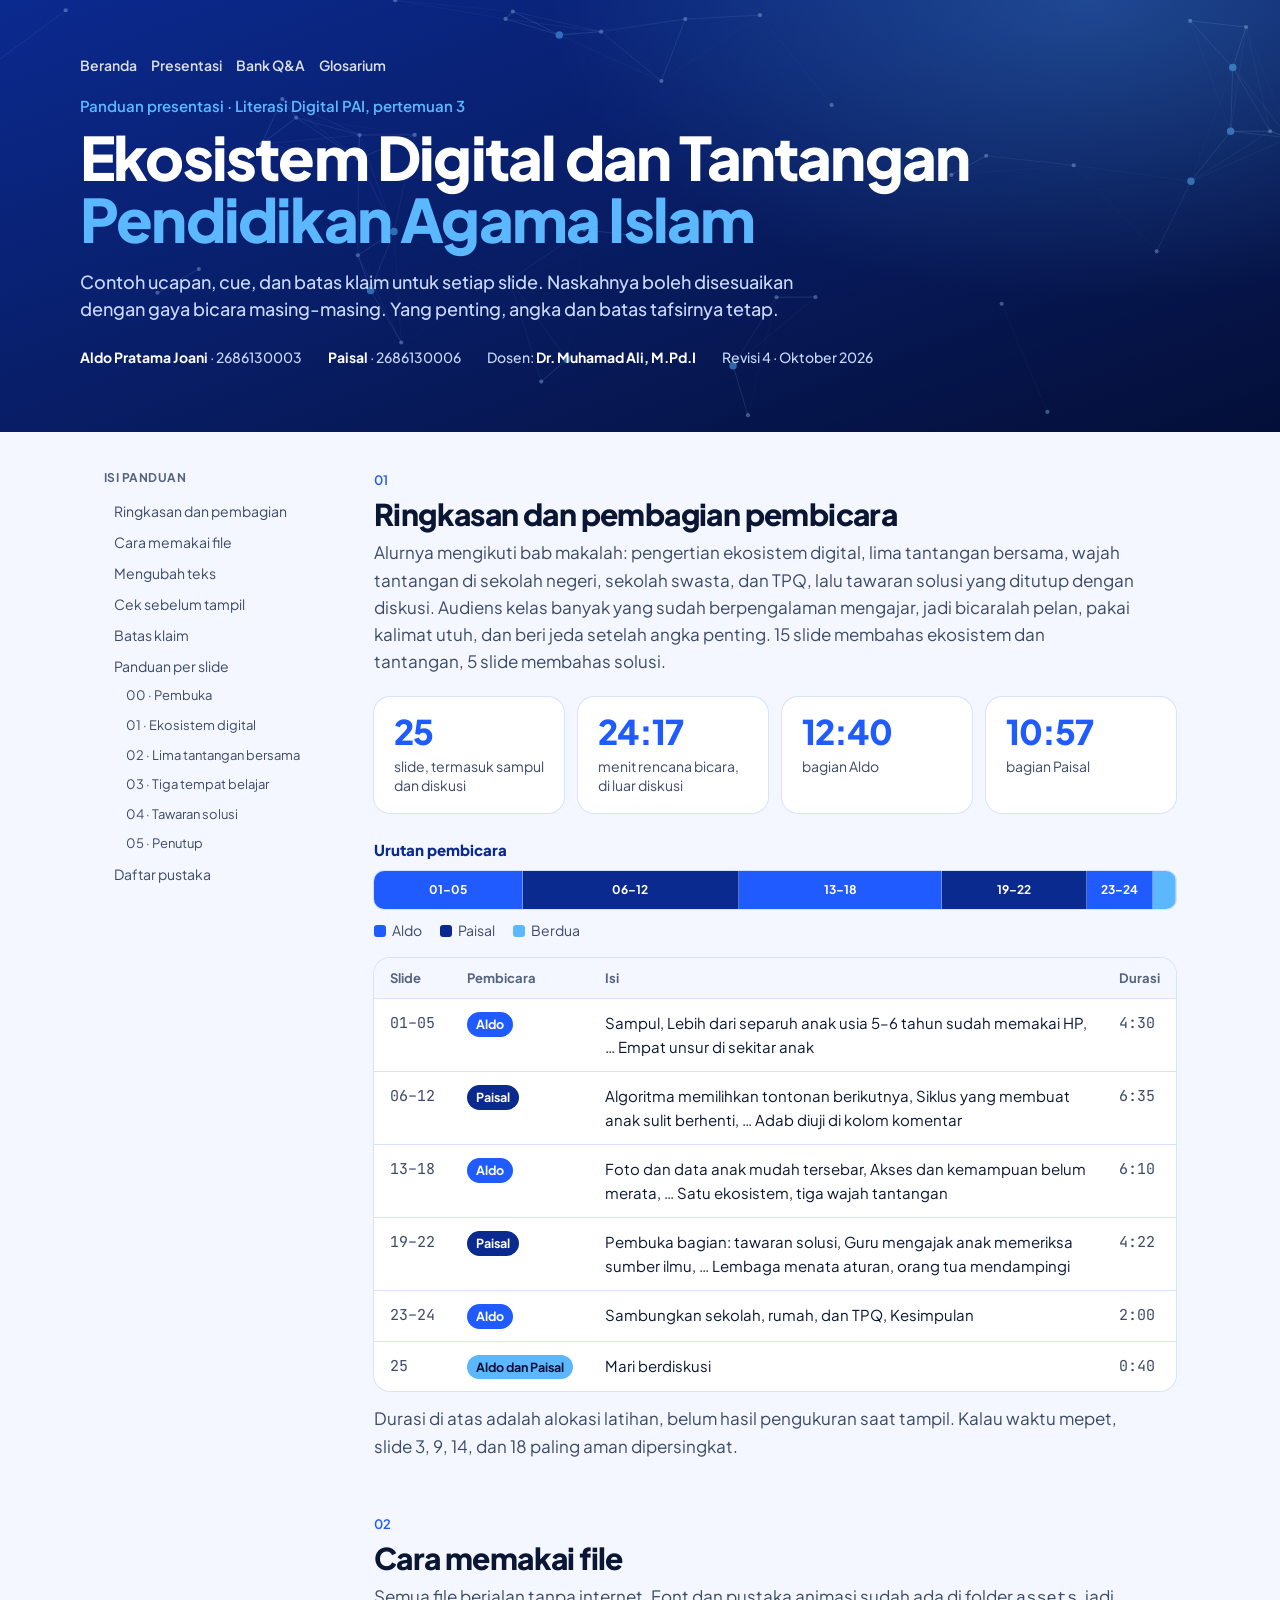
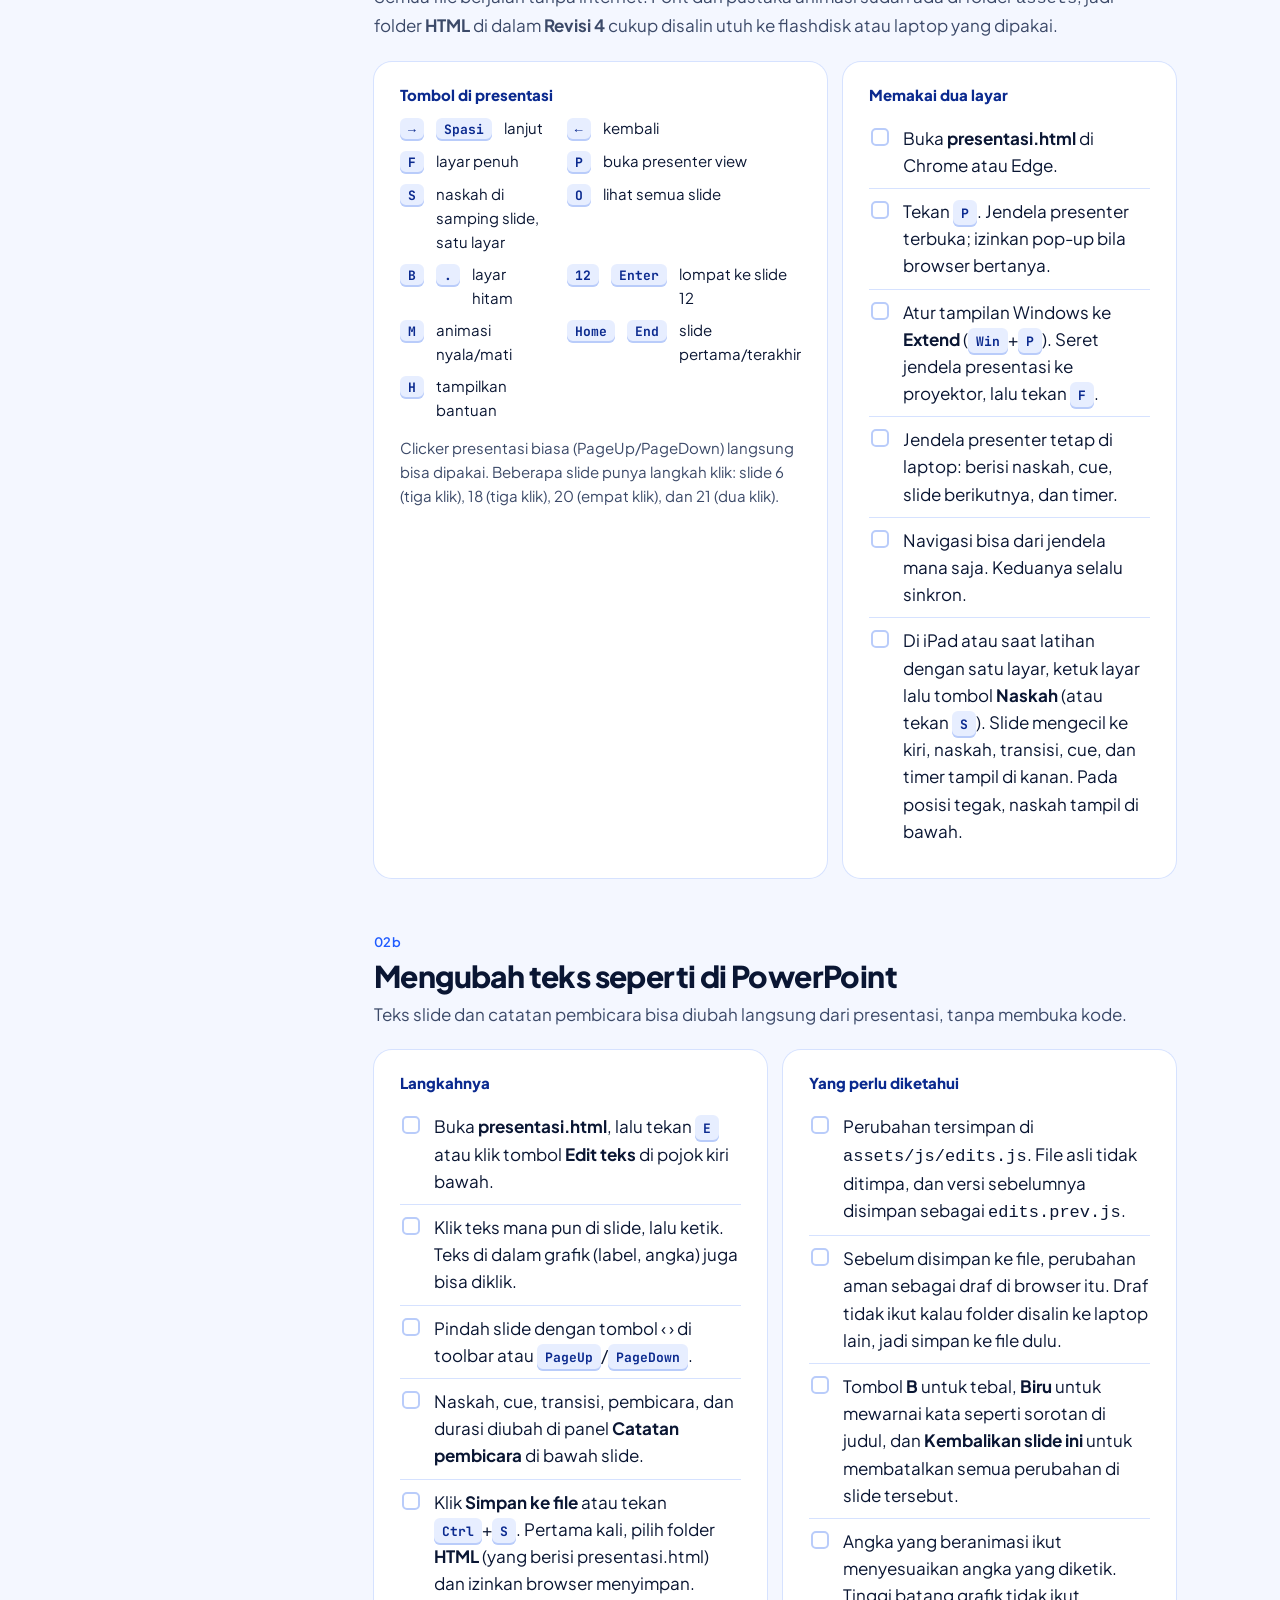
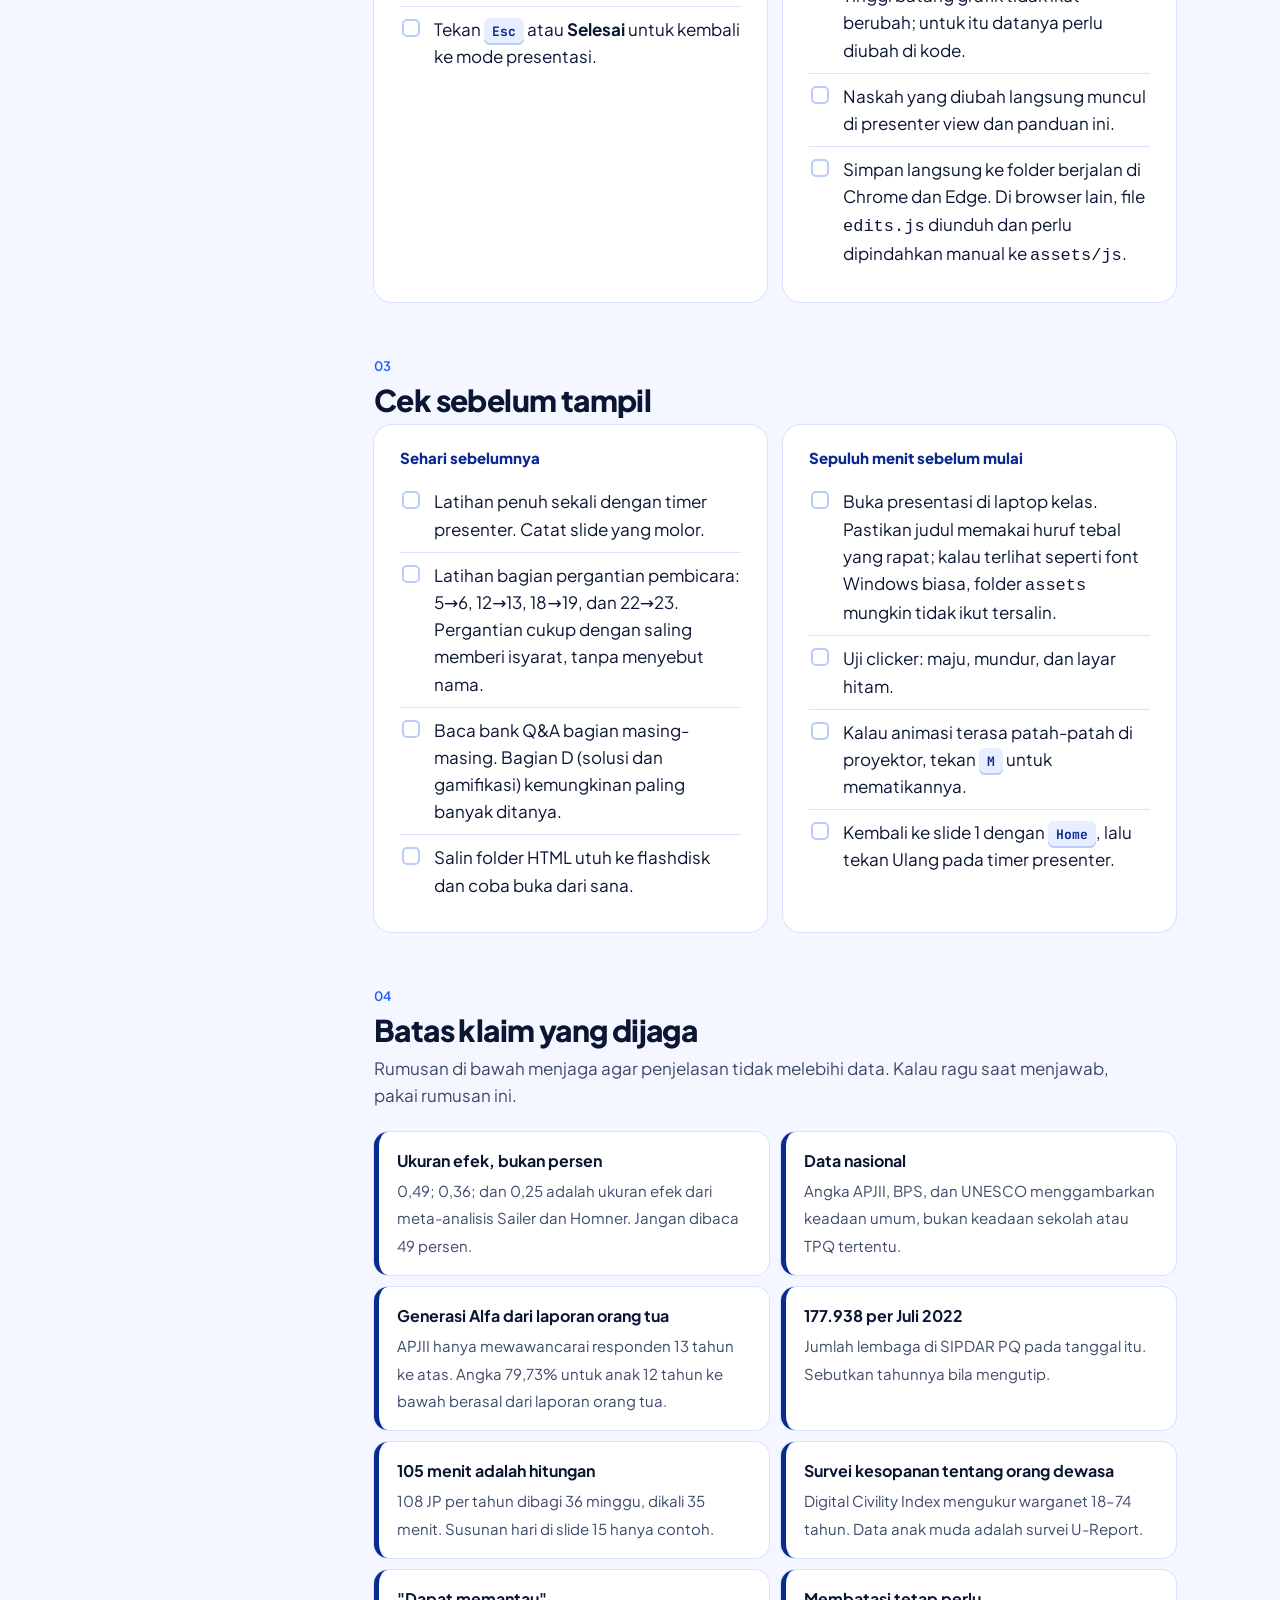
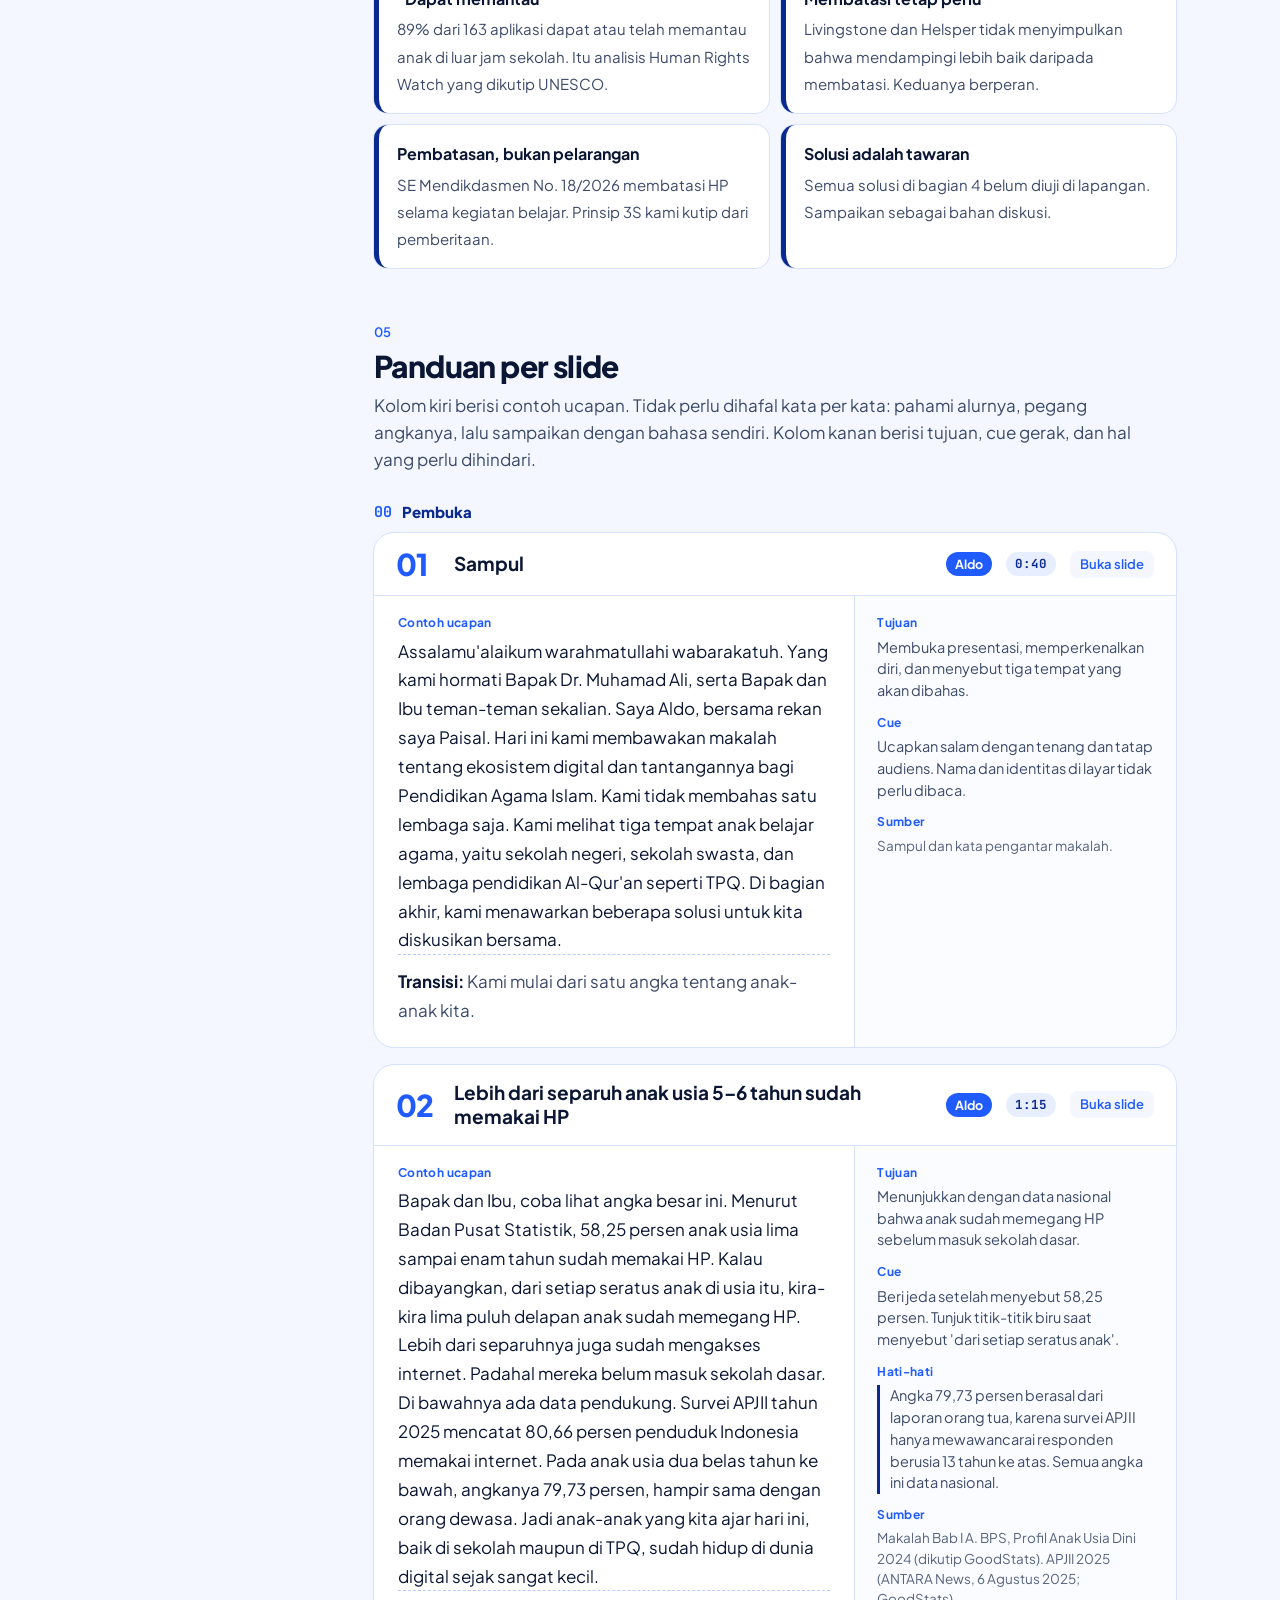
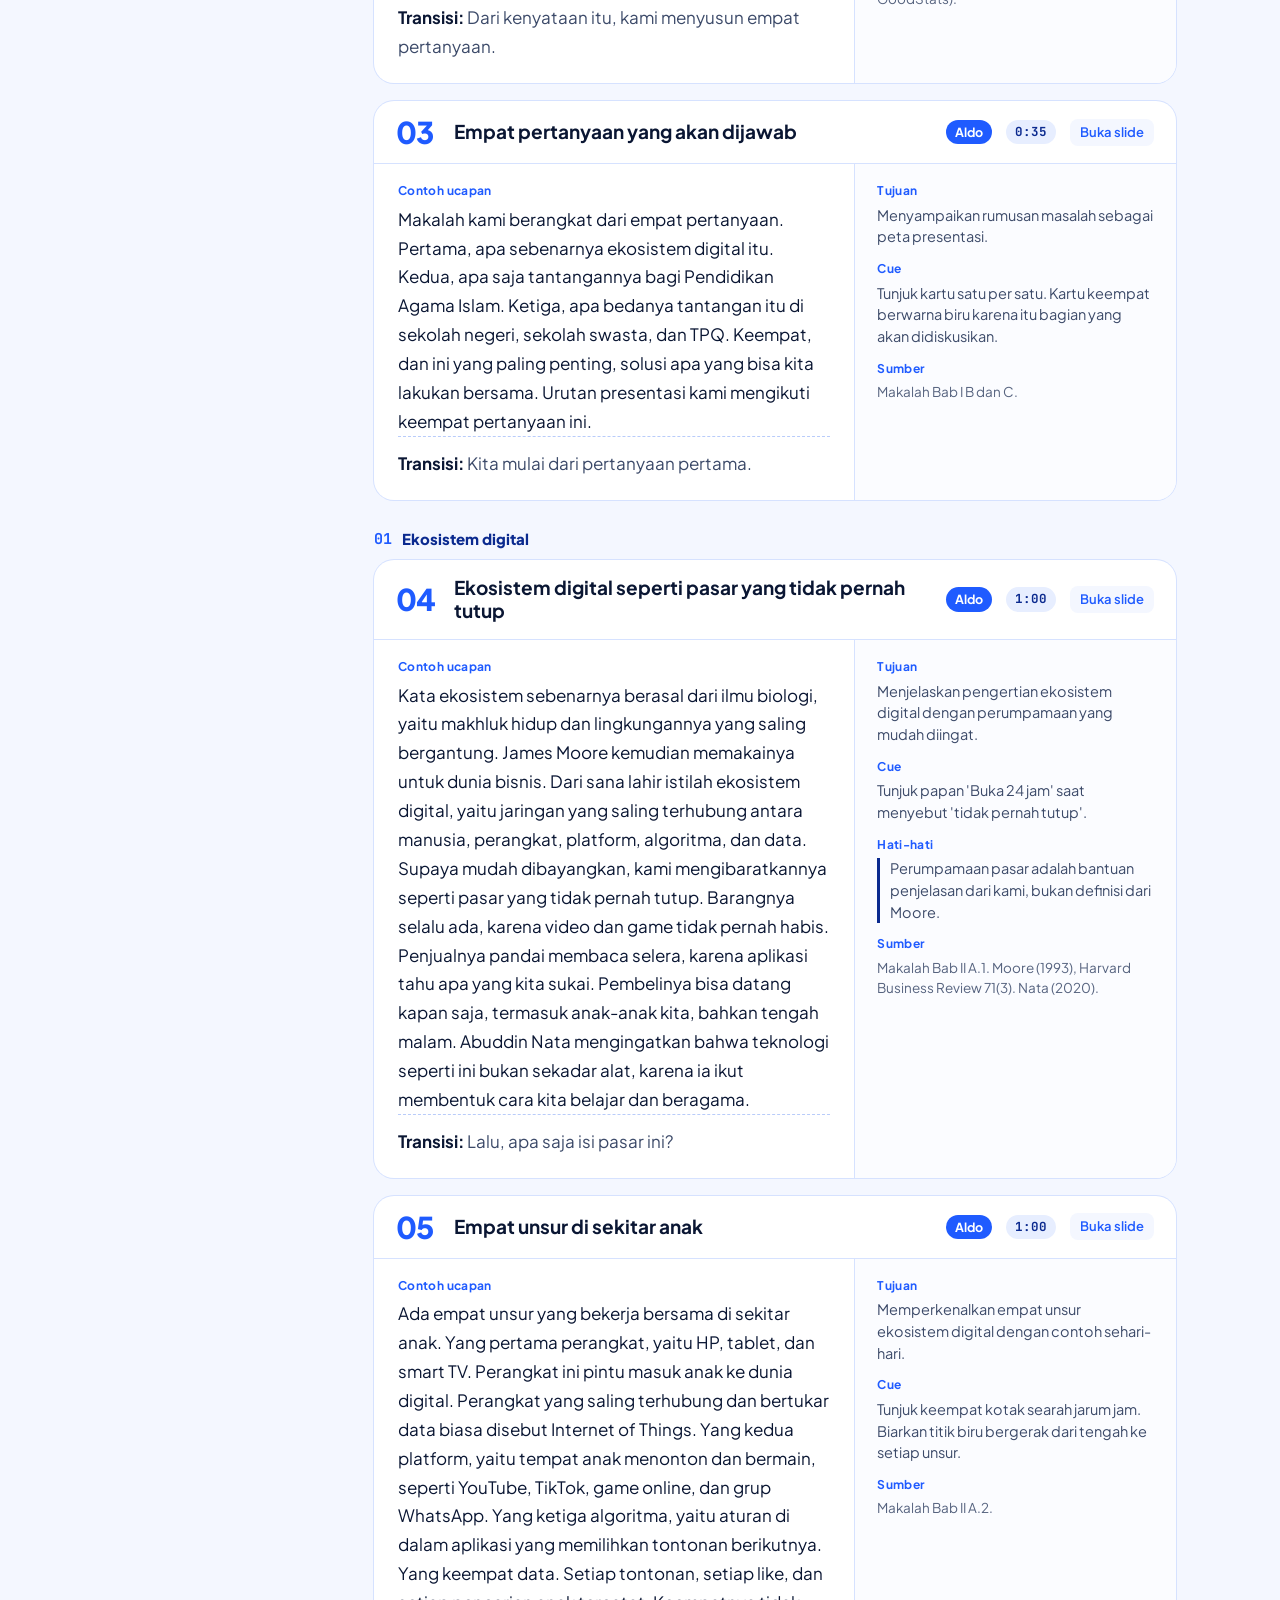
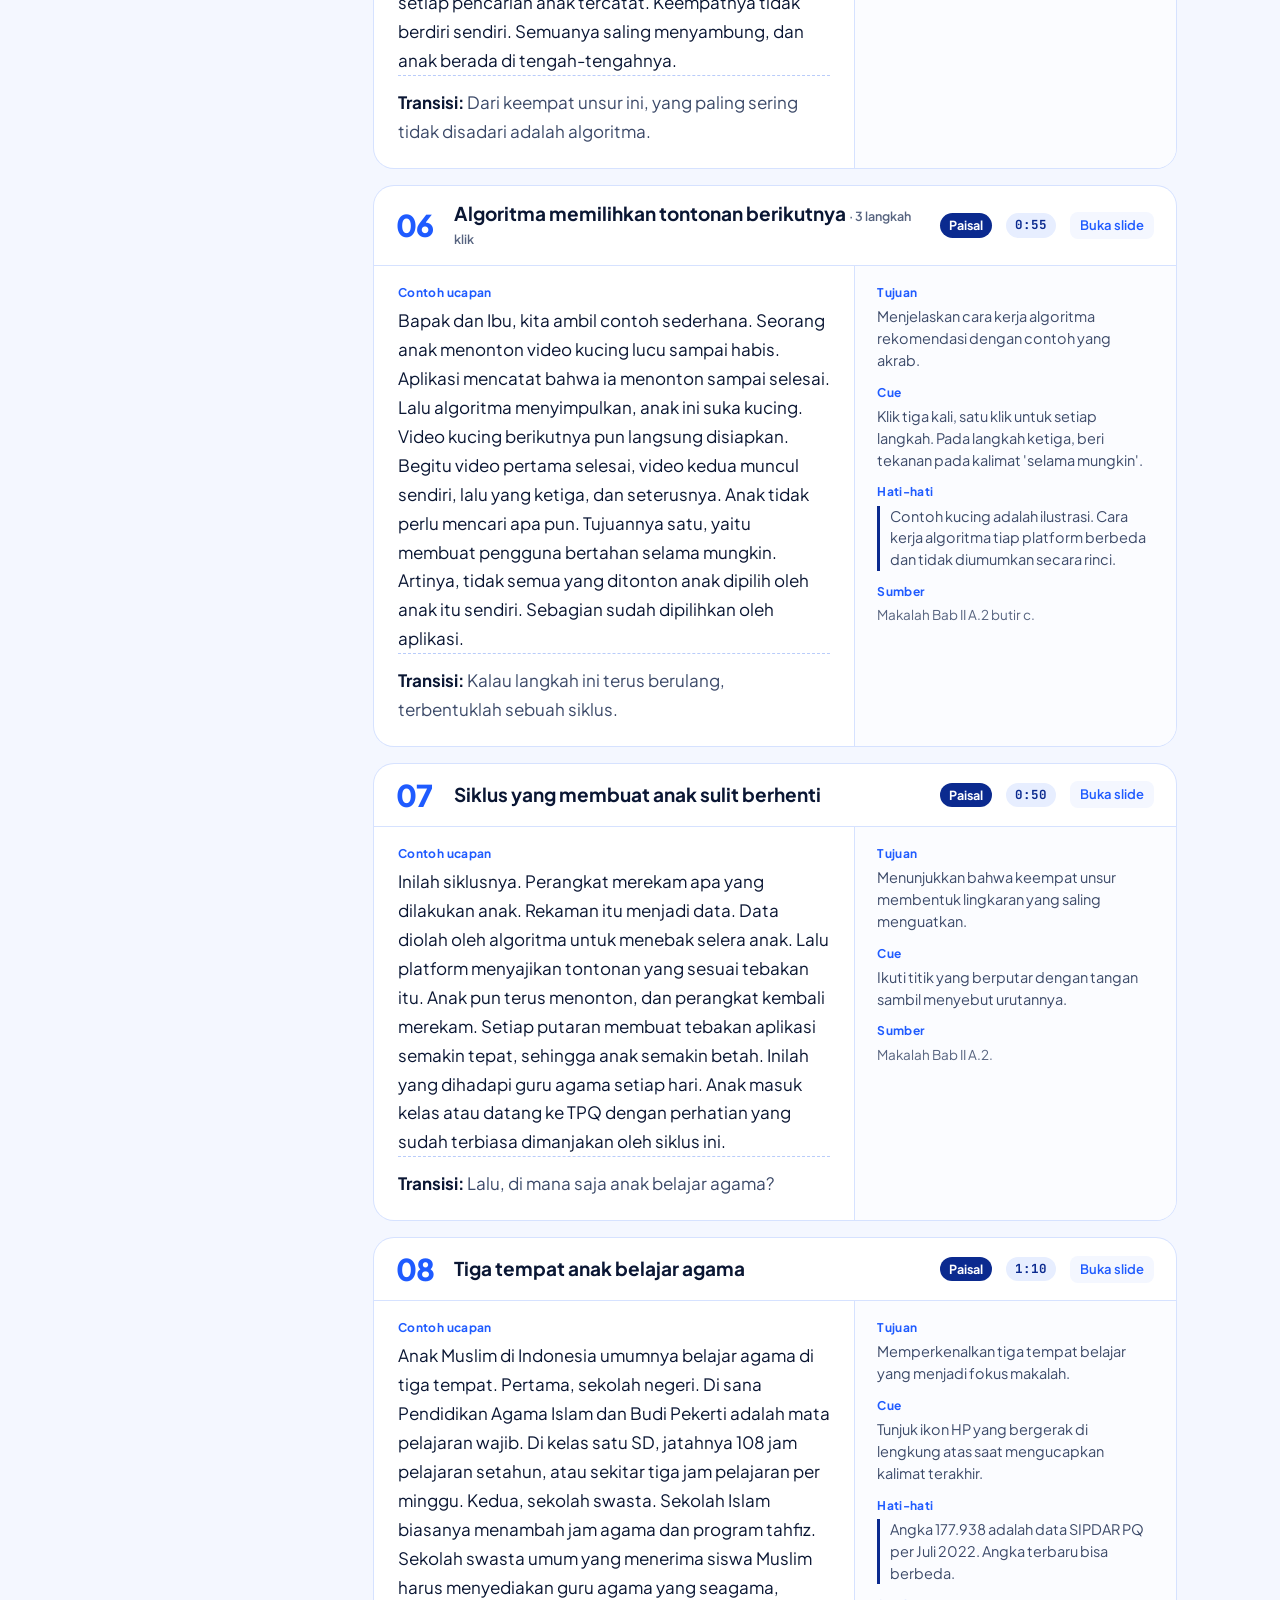
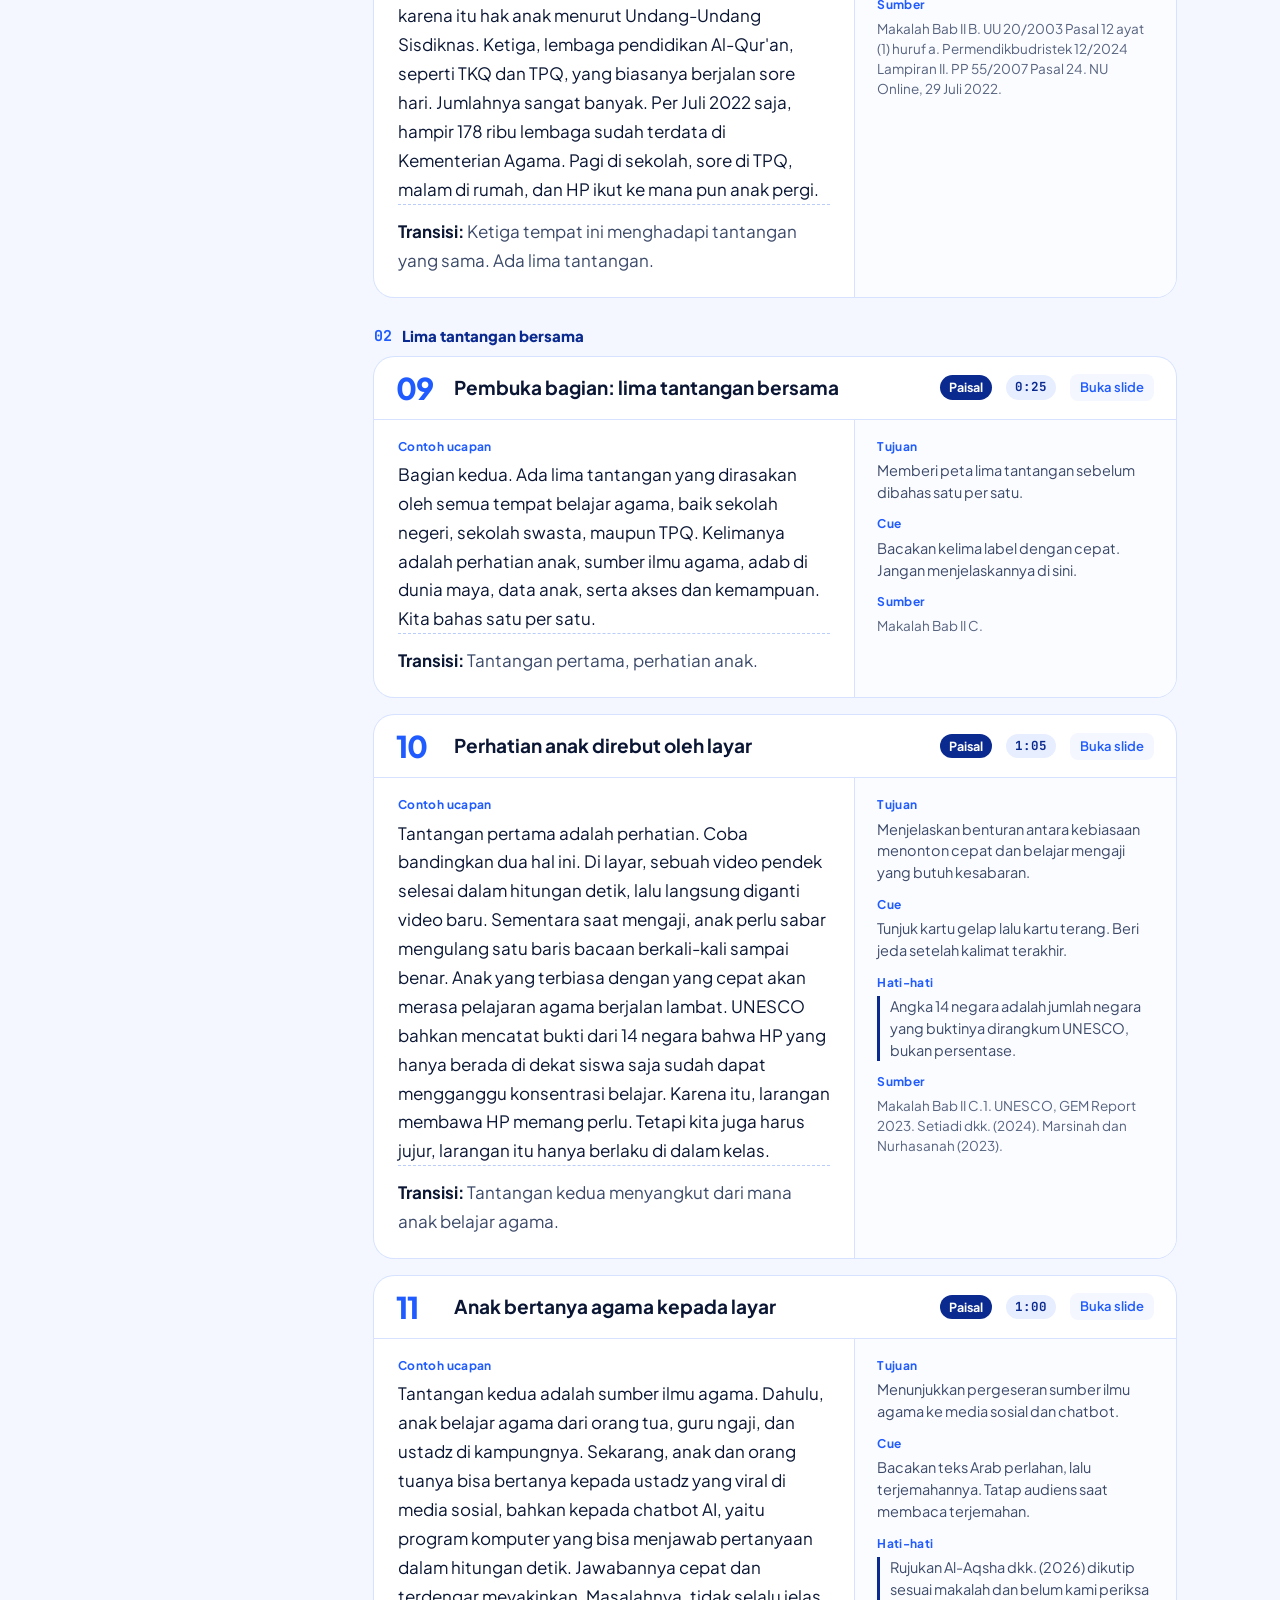
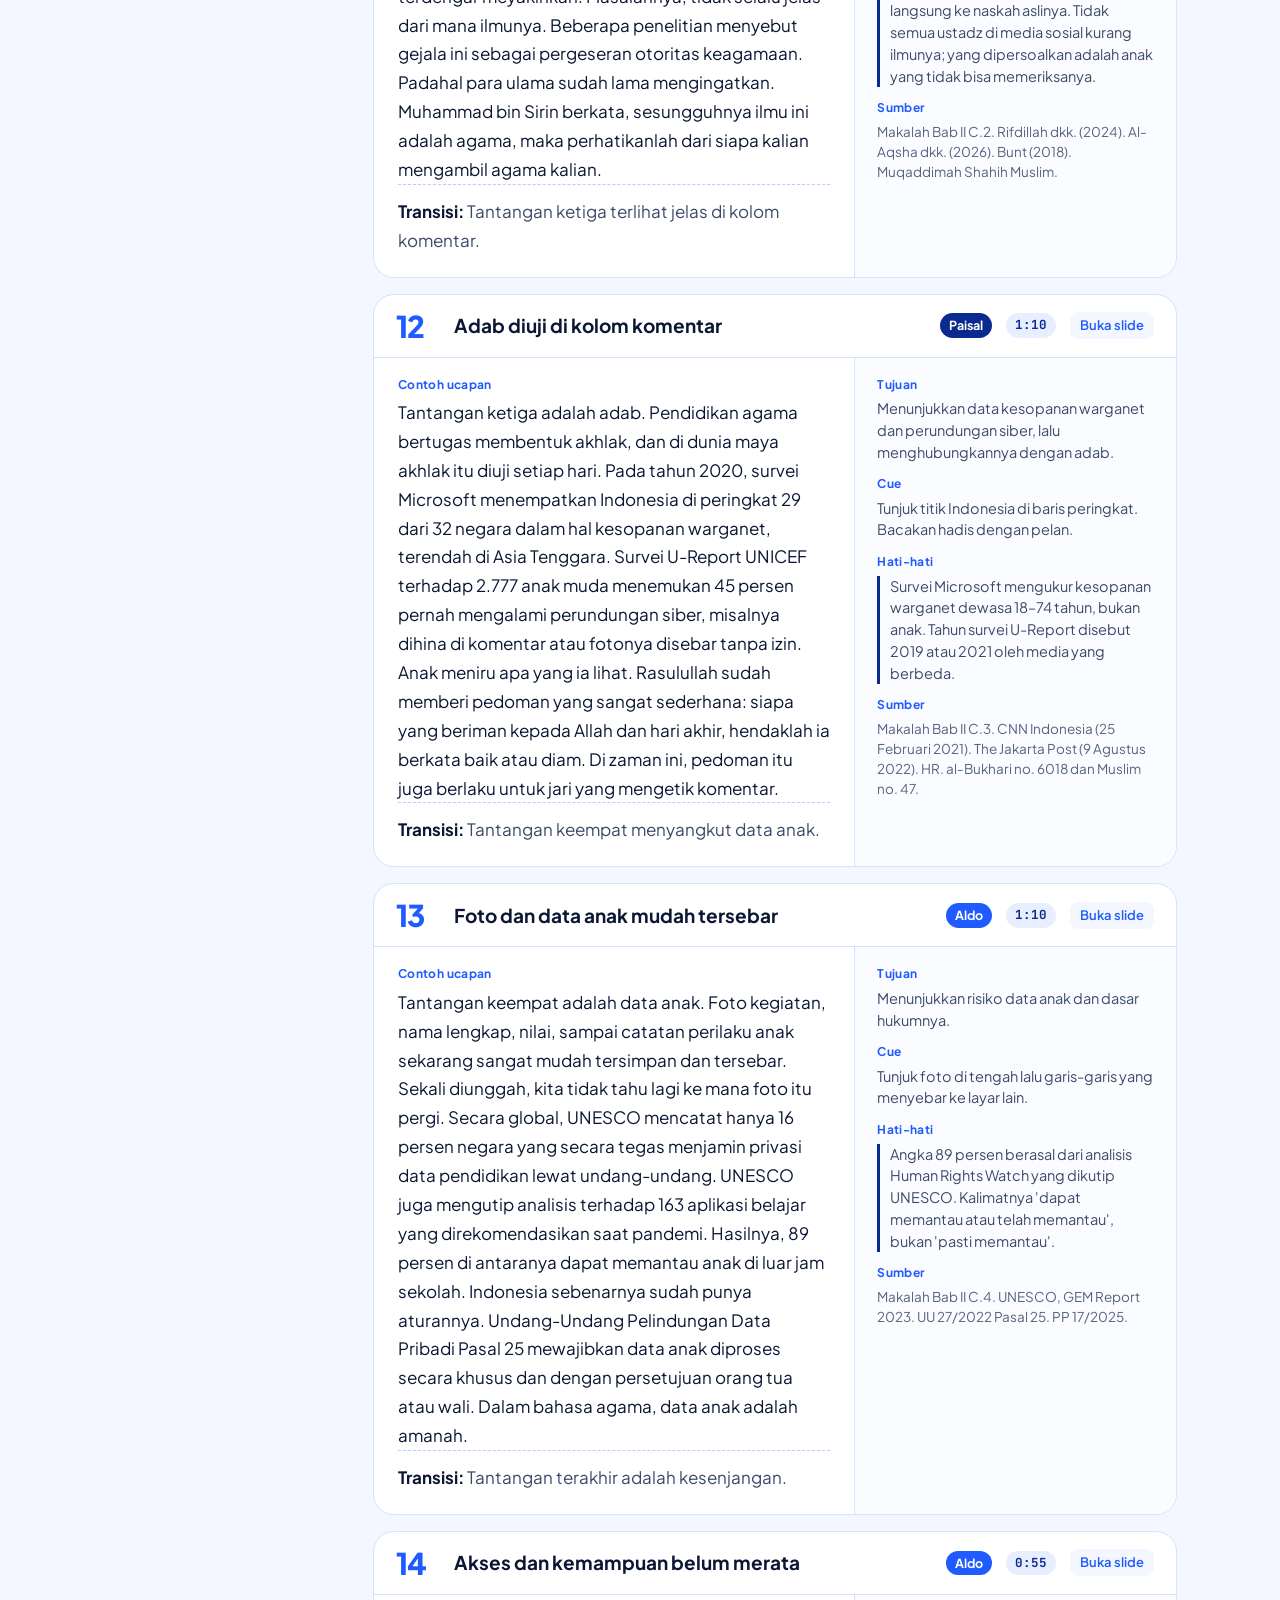
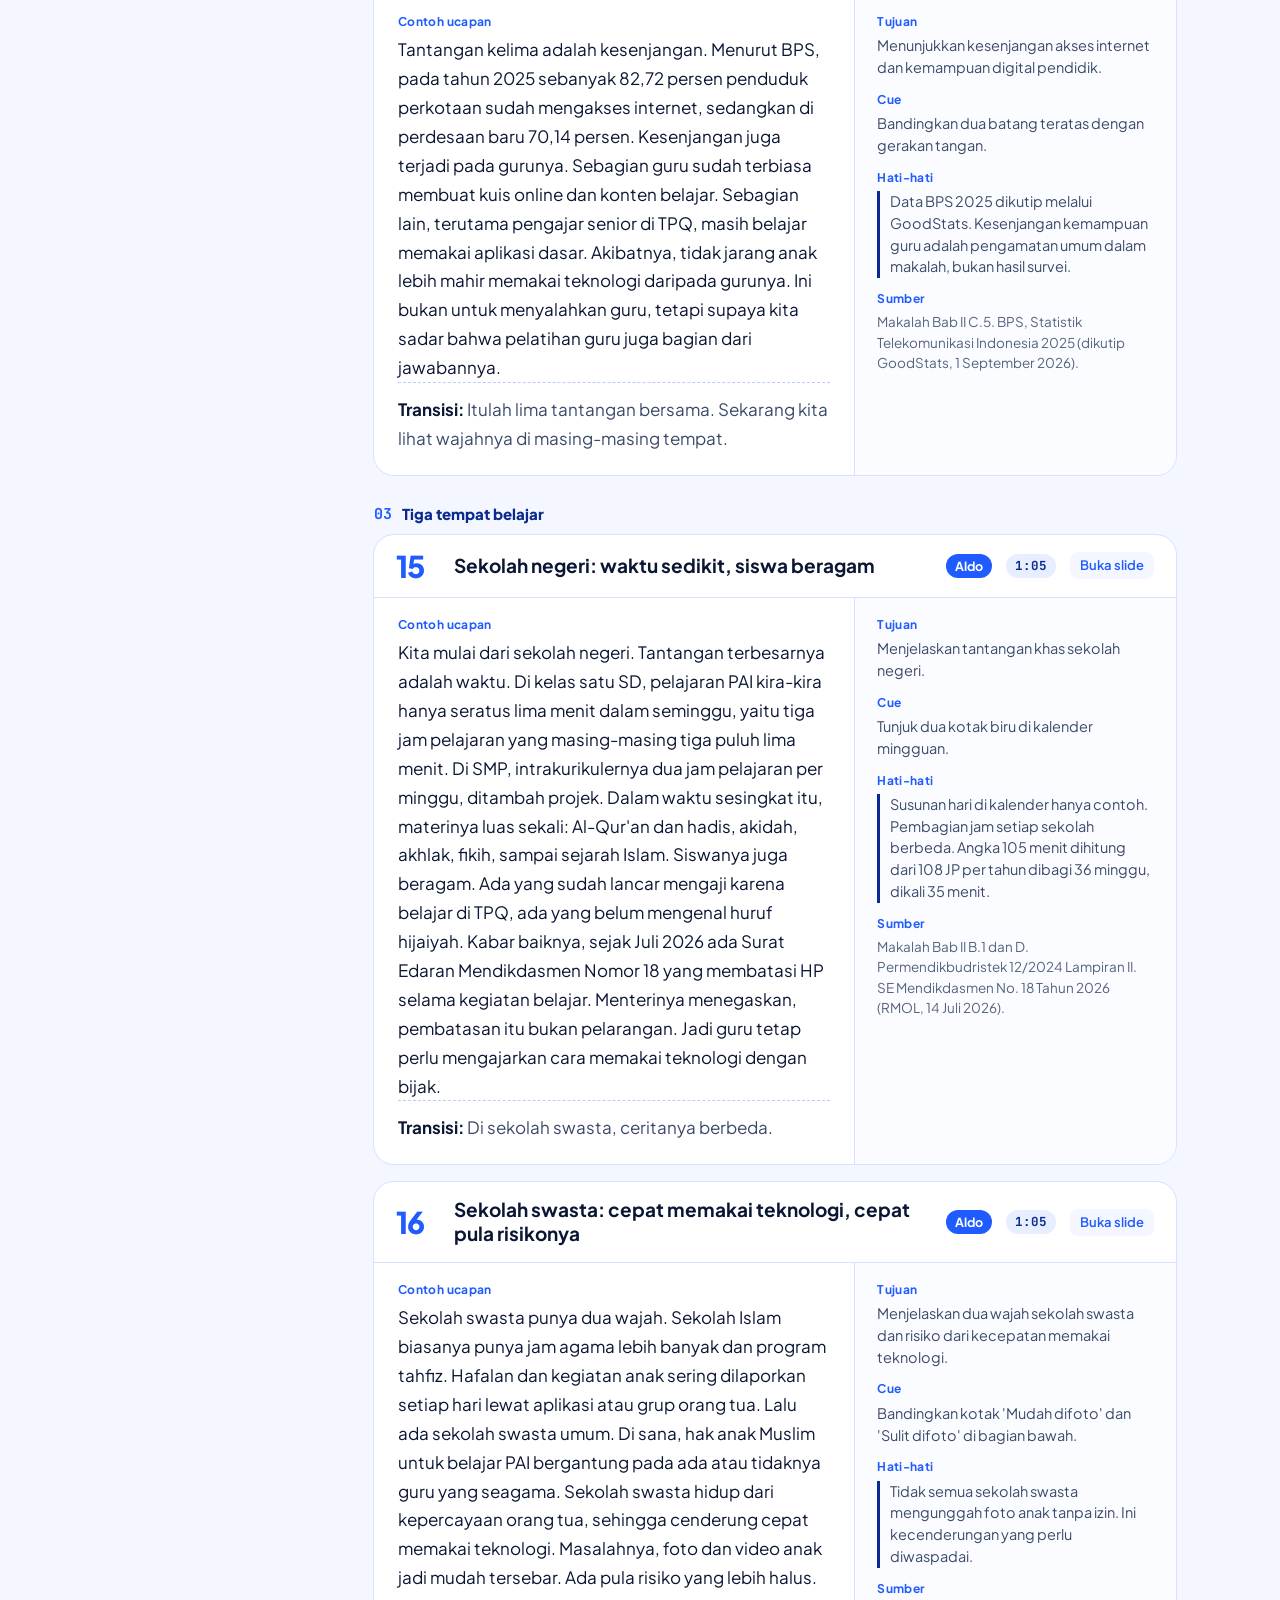
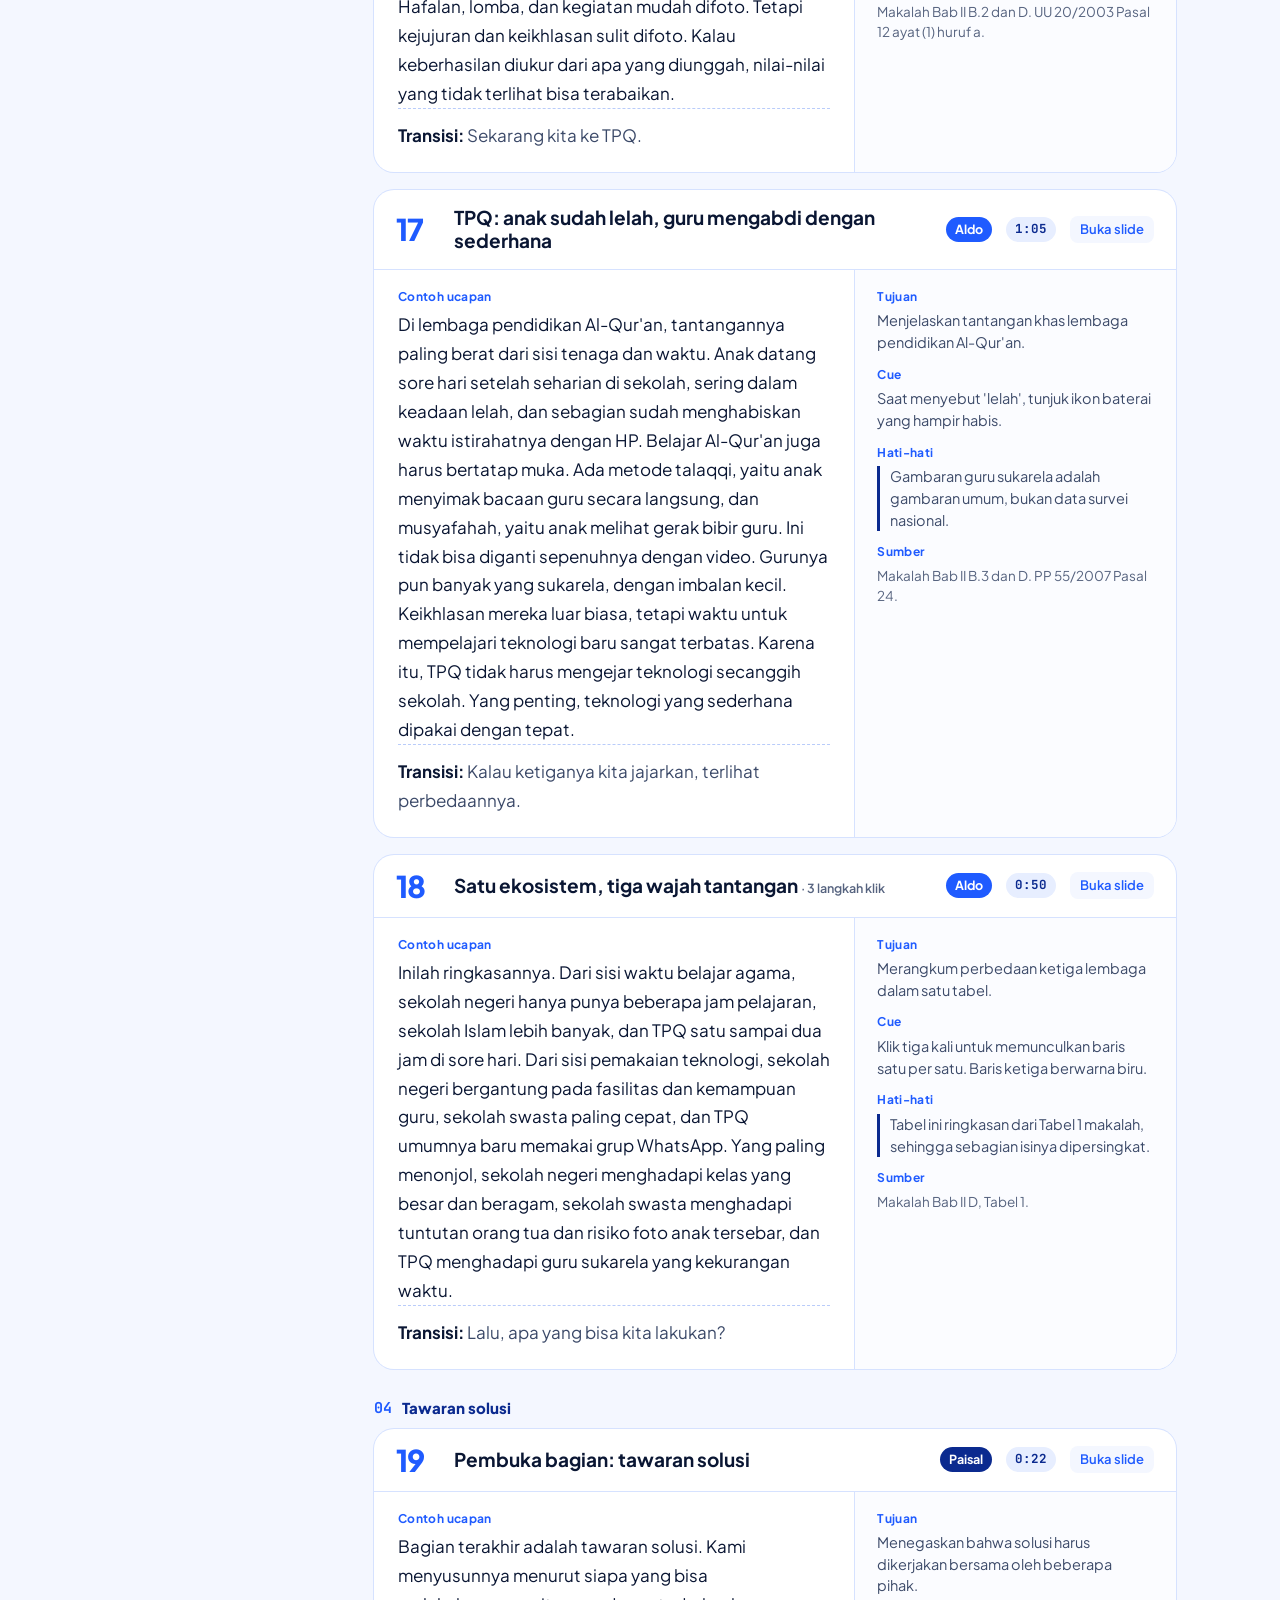
==== commit b1cc4b51: "Revisi 4: panel naskah dan transisi di layar yang sama untuk iPad Co-Authored-By: Claude Opus 5.5 <n" ====
--- a/revisi-4/panduan.html
+++ b/revisi-4/panduan.html
@@ -59,6 +59,7 @@
             <div><kbd>←</kbd><span>kembali</span></div>
             <div><kbd>F</kbd><span>layar penuh</span></div>
             <div><kbd>P</kbd><span>buka presenter view</span></div>
+            <div><kbd>S</kbd><span>naskah di samping slide, satu layar</span></div>
             <div><kbd>O</kbd><span>lihat semua slide</span></div>
             <div><kbd>B</kbd><kbd>.</kbd><span>layar hitam</span></div>
             <div><kbd>12</kbd><kbd>Enter</kbd><span>lompat ke slide 12</span></div>
@@ -76,6 +77,7 @@
             <li>Atur tampilan Windows ke <b>Extend</b> (<kbd>Win</kbd>+<kbd>P</kbd>). Seret jendela presentasi ke proyektor, lalu tekan <kbd>F</kbd>.</li>
             <li>Jendela presenter tetap di laptop: berisi naskah, cue, slide berikutnya, dan timer.</li>
             <li>Navigasi bisa dari jendela mana saja. Keduanya selalu sinkron.</li>
+            <li>Di iPad atau saat latihan dengan satu layar, ketuk layar lalu tombol <b>Naskah</b> (atau tekan <kbd>S</kbd>). Slide mengecil ke kiri, naskah, transisi, cue, dan timer tampil di kanan. Pada posisi tegak, naskah tampil di bawah.</li>
           </ul>
         </div>
       </div>
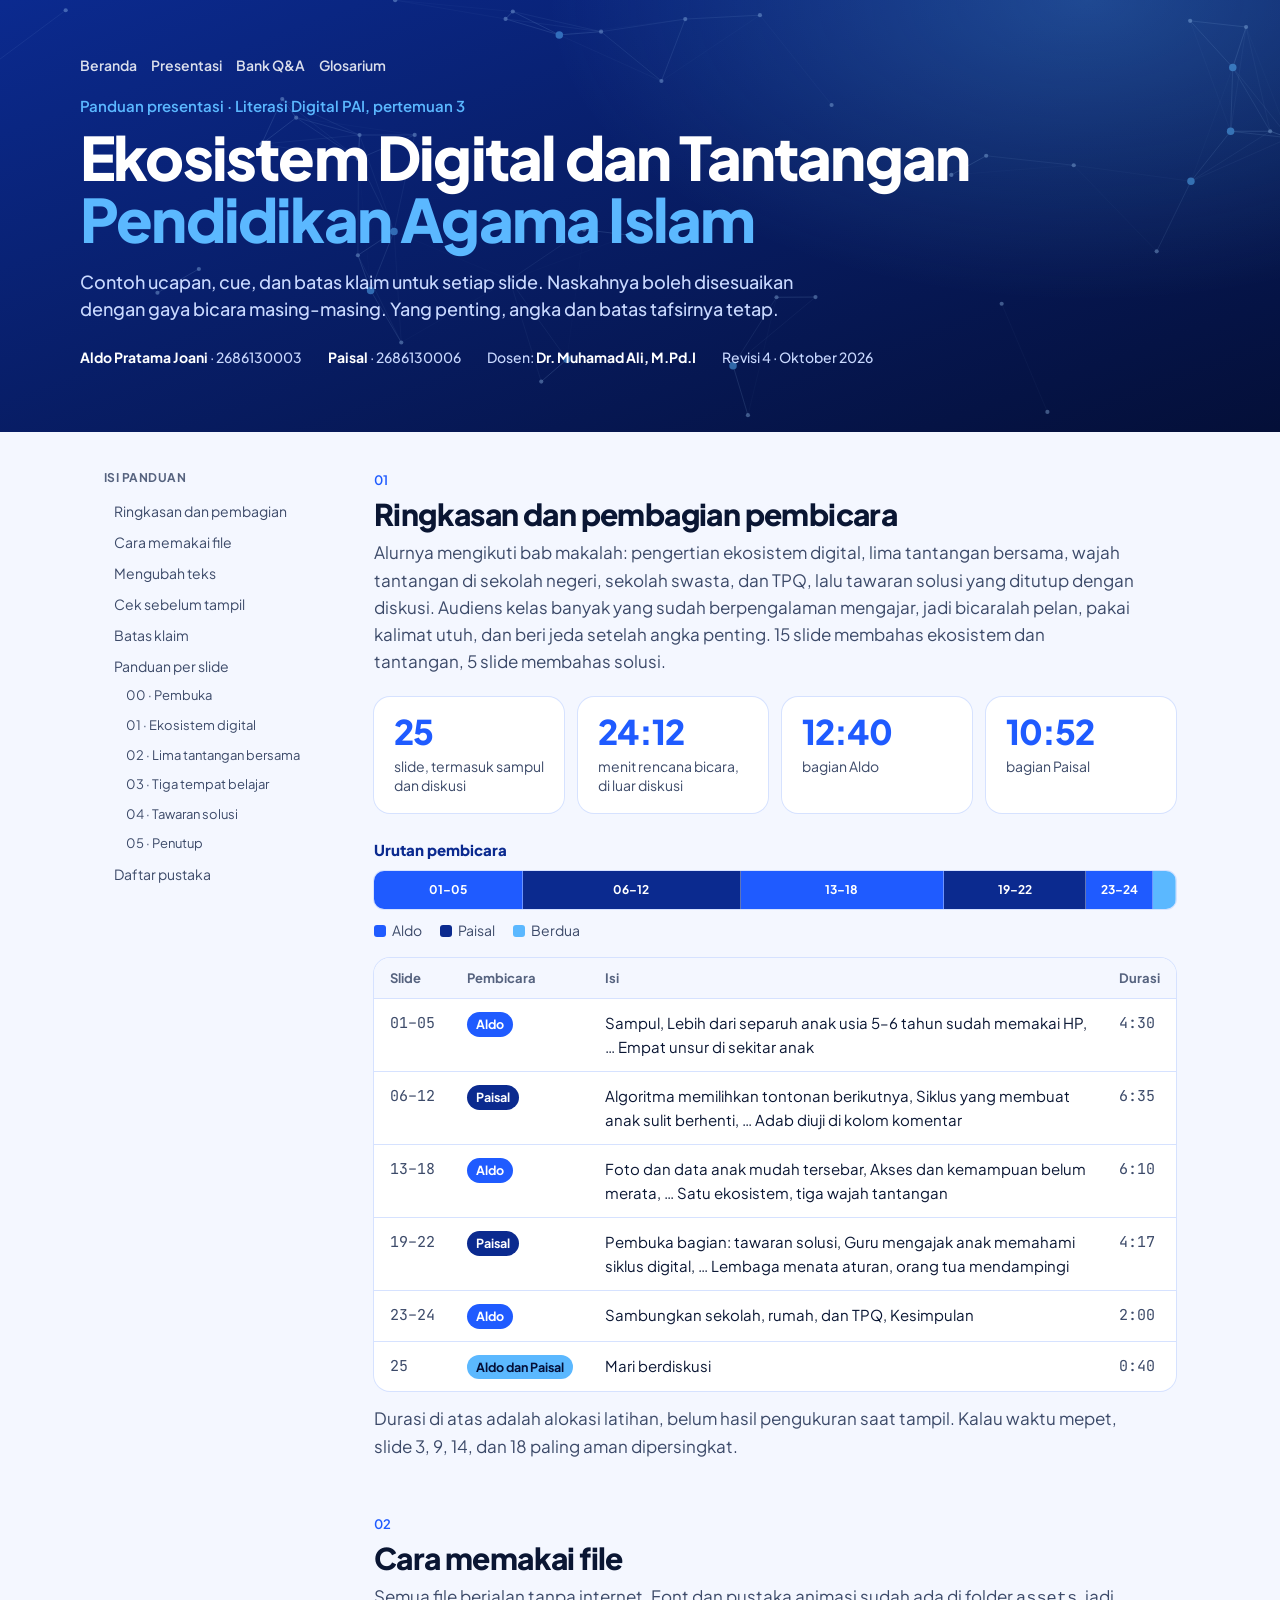
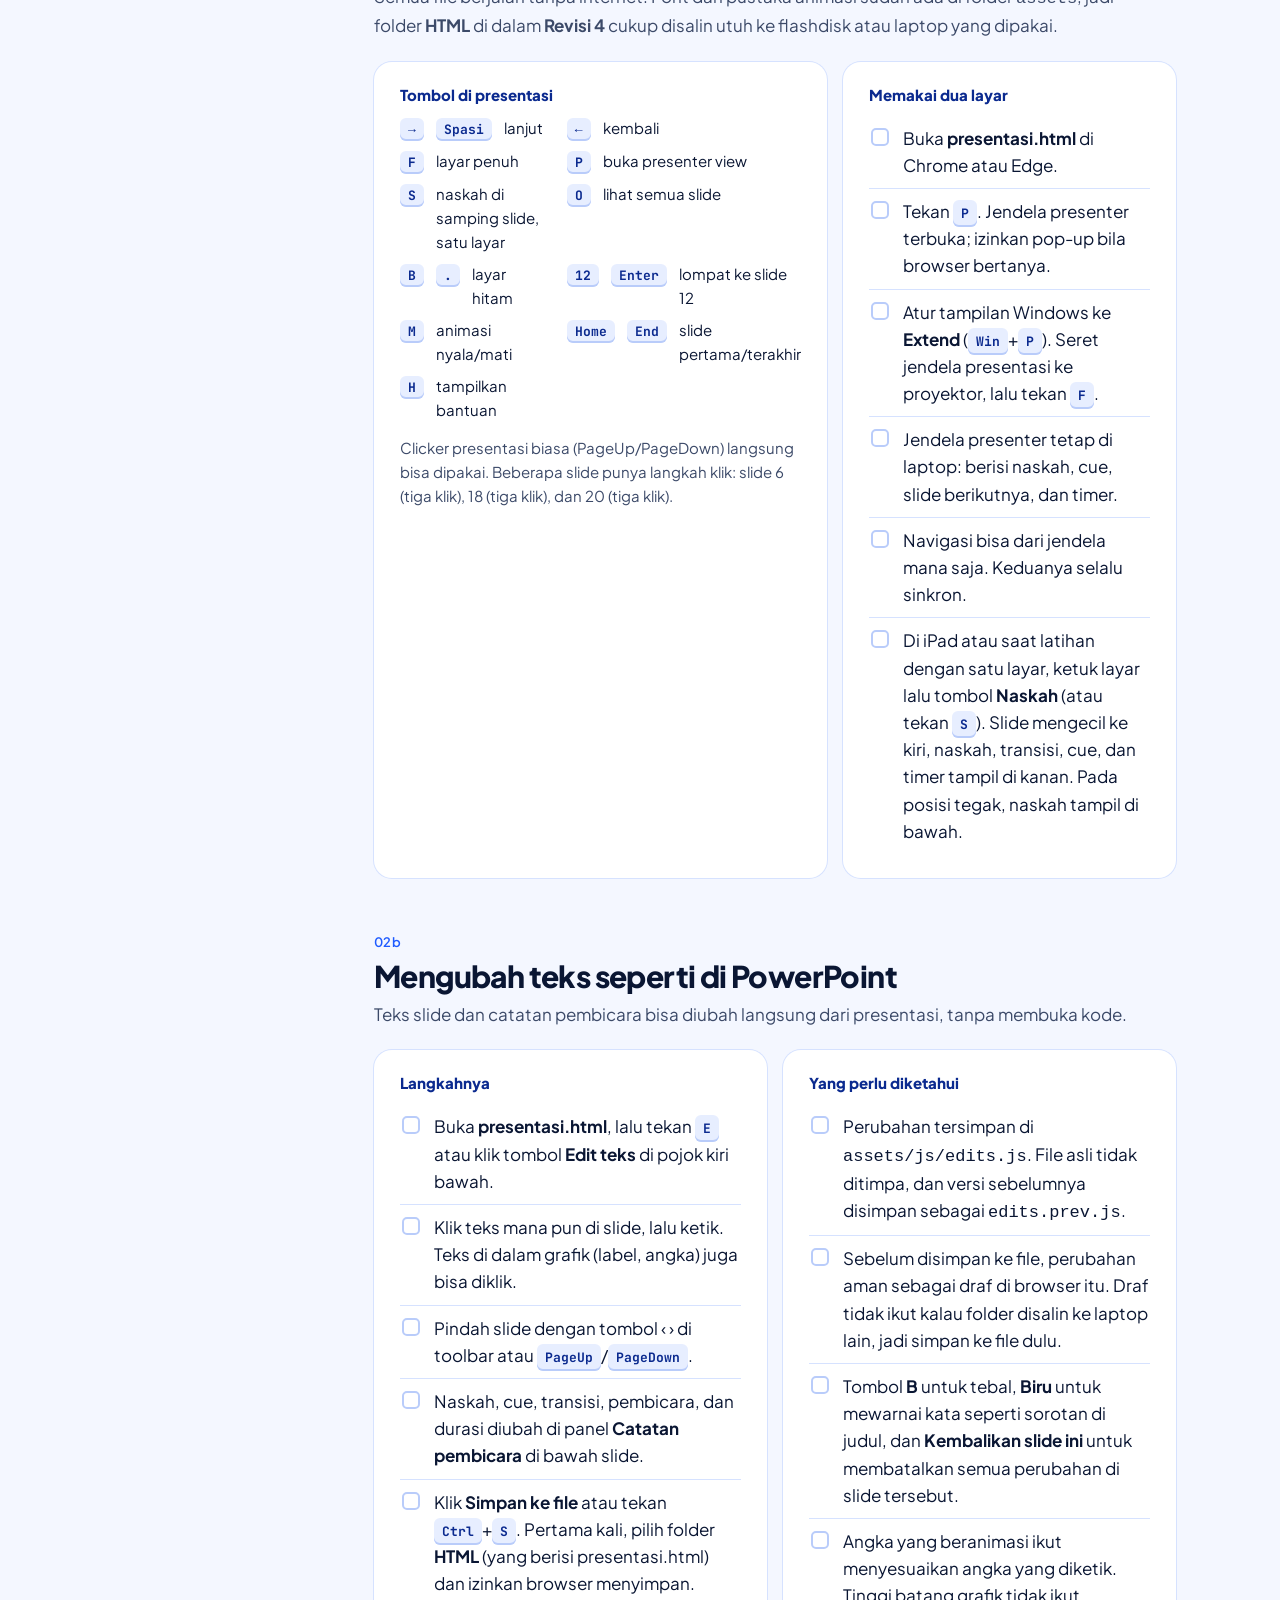
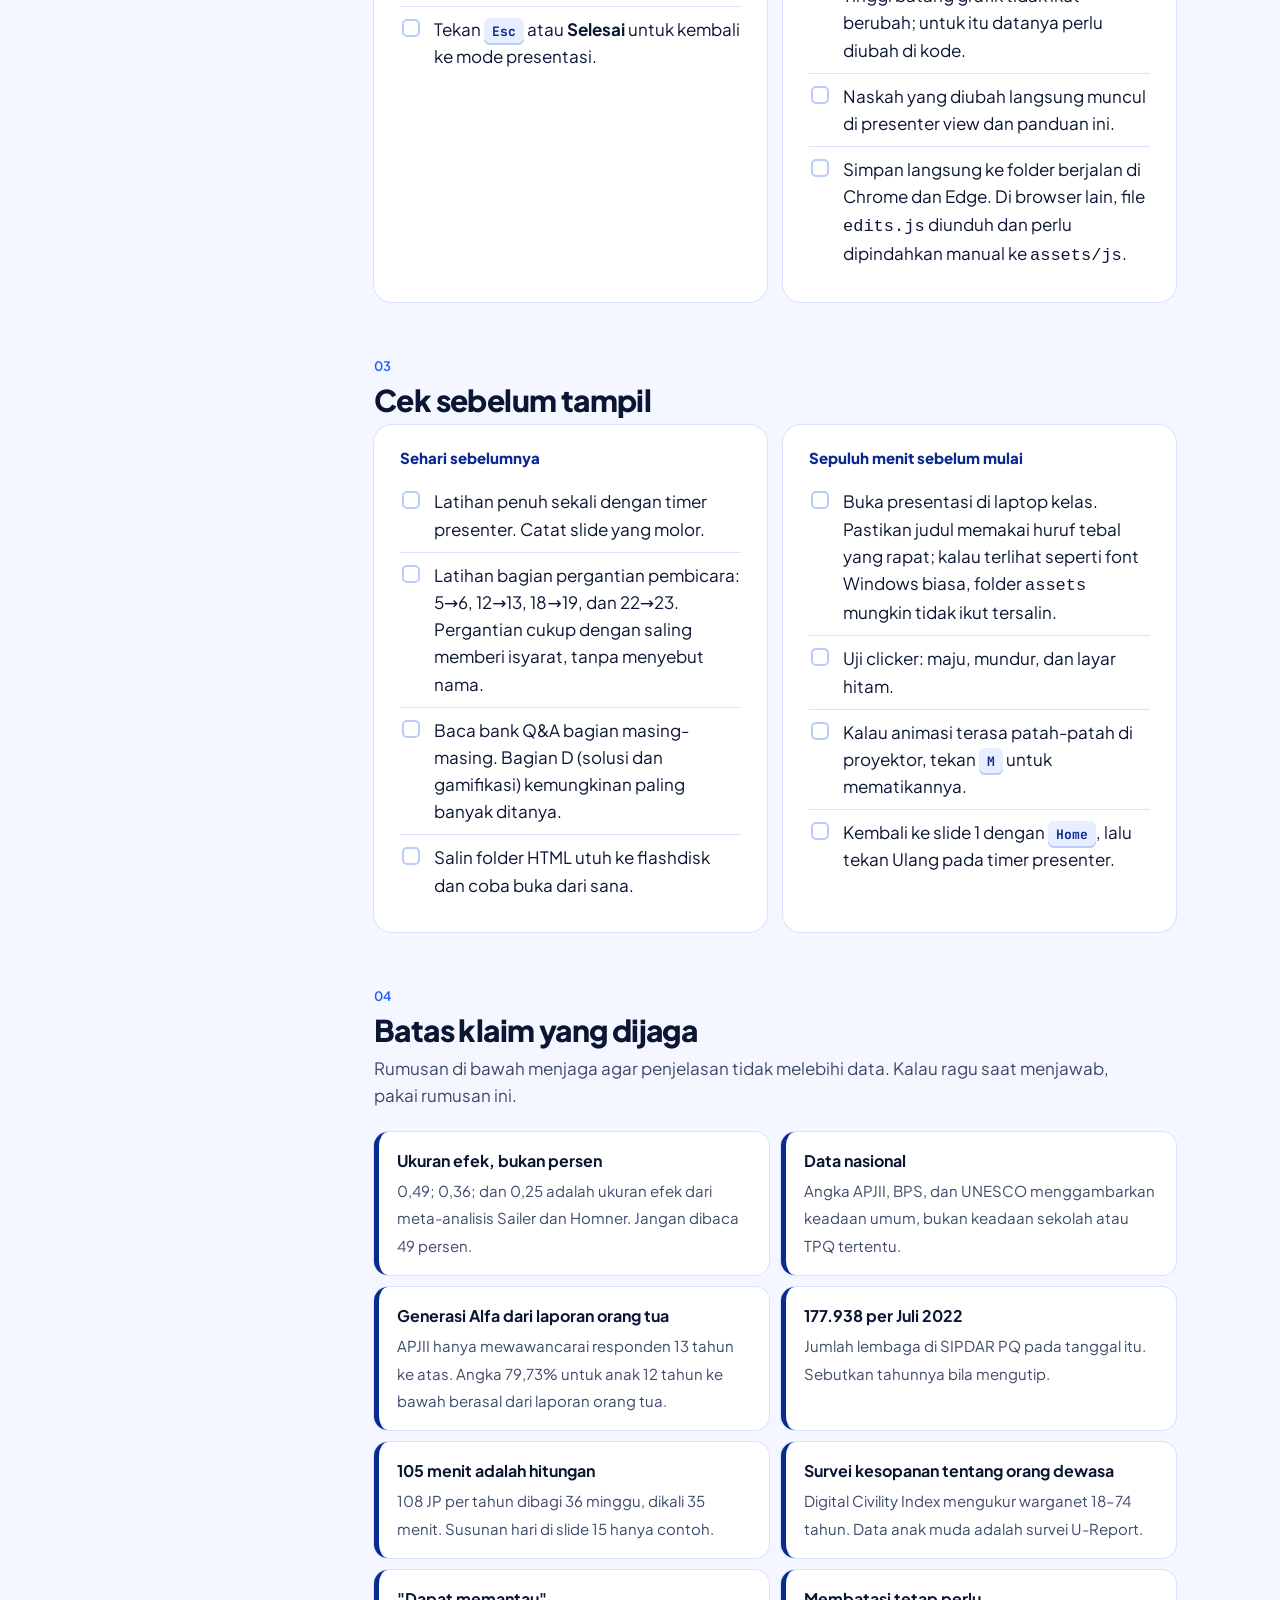
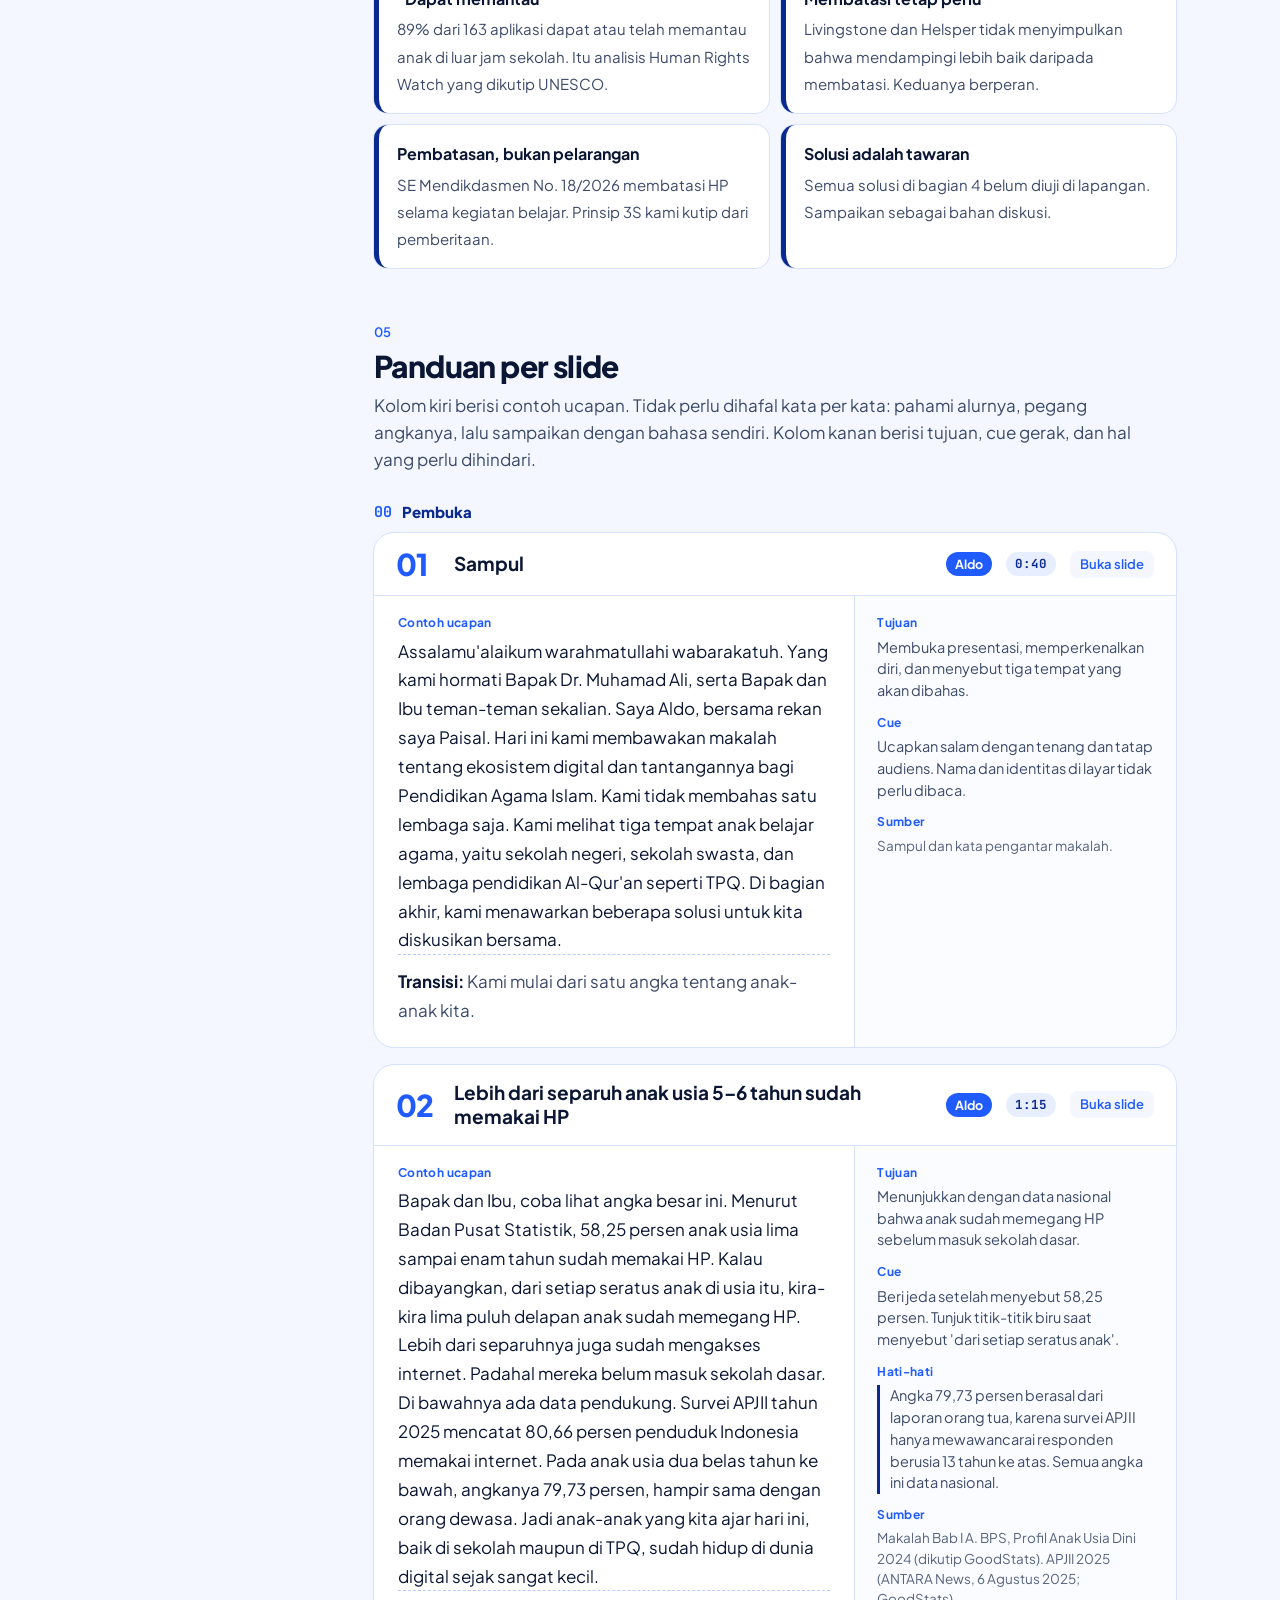
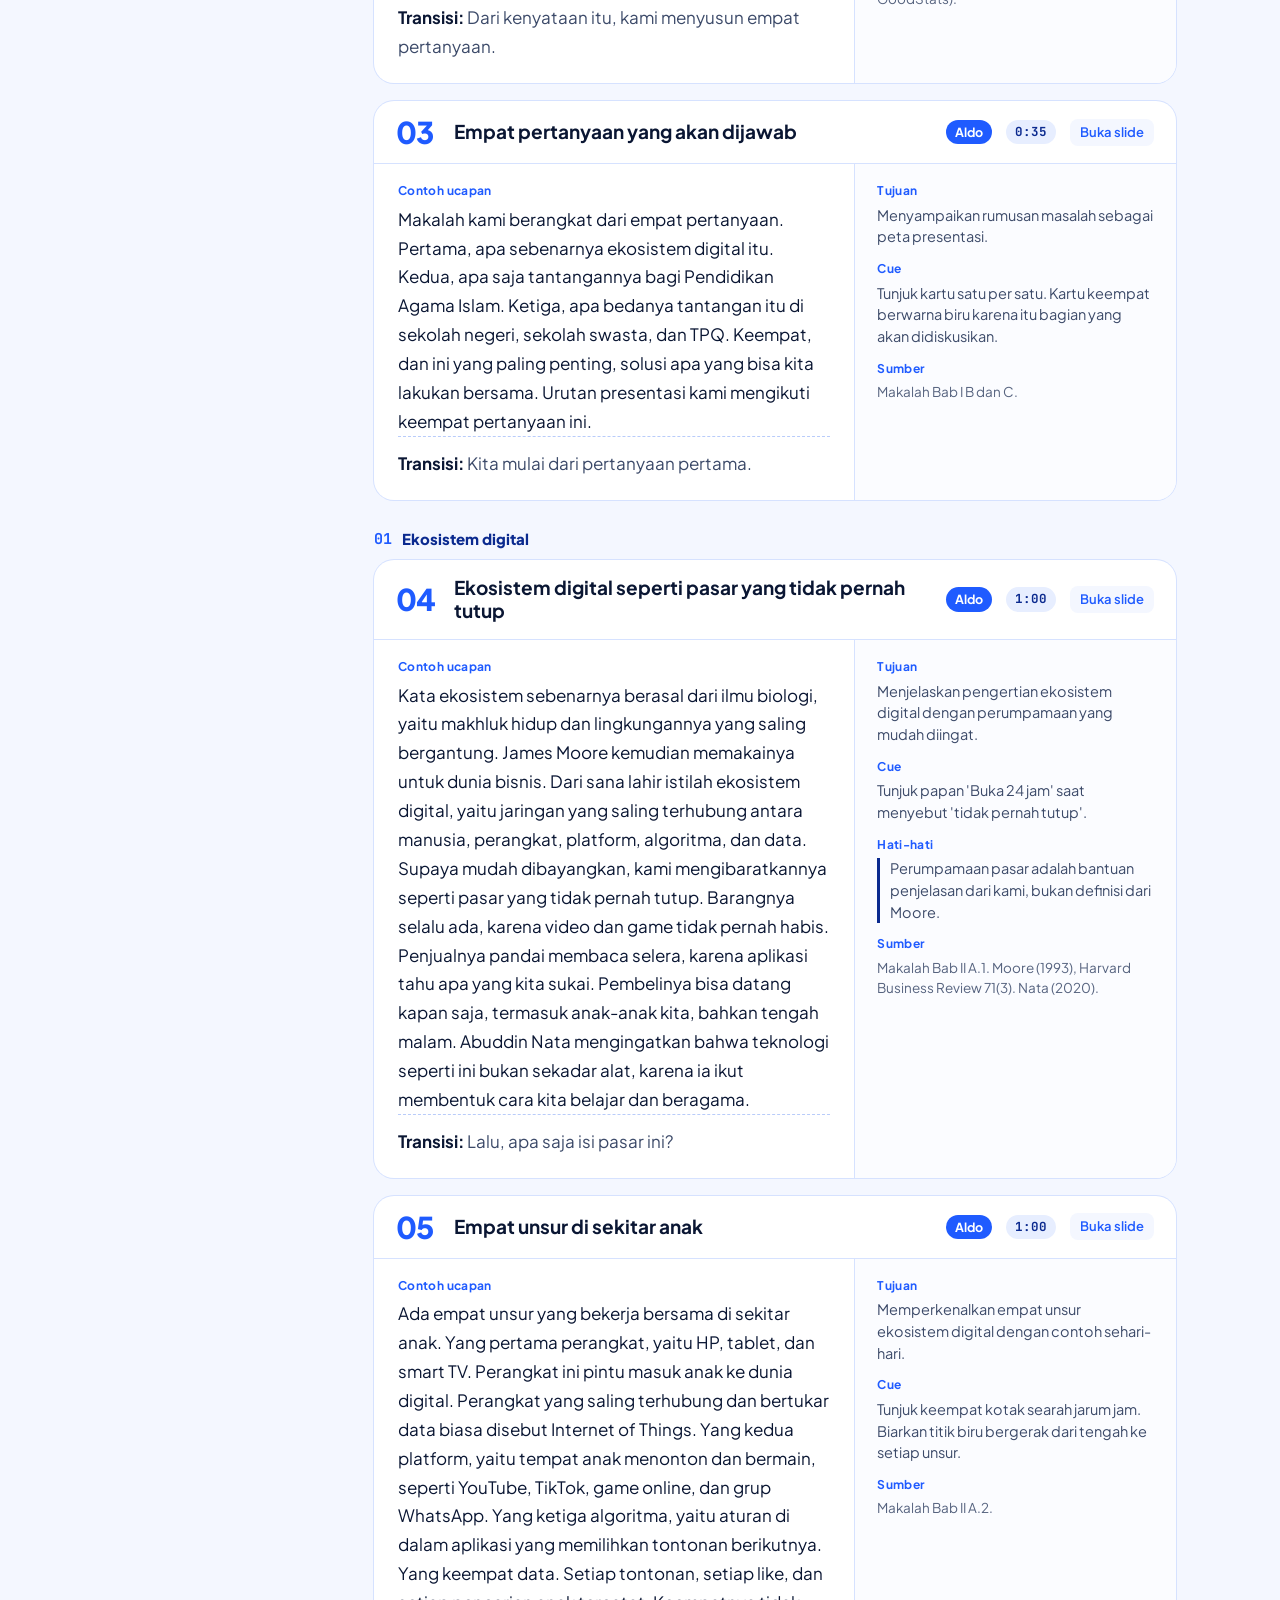
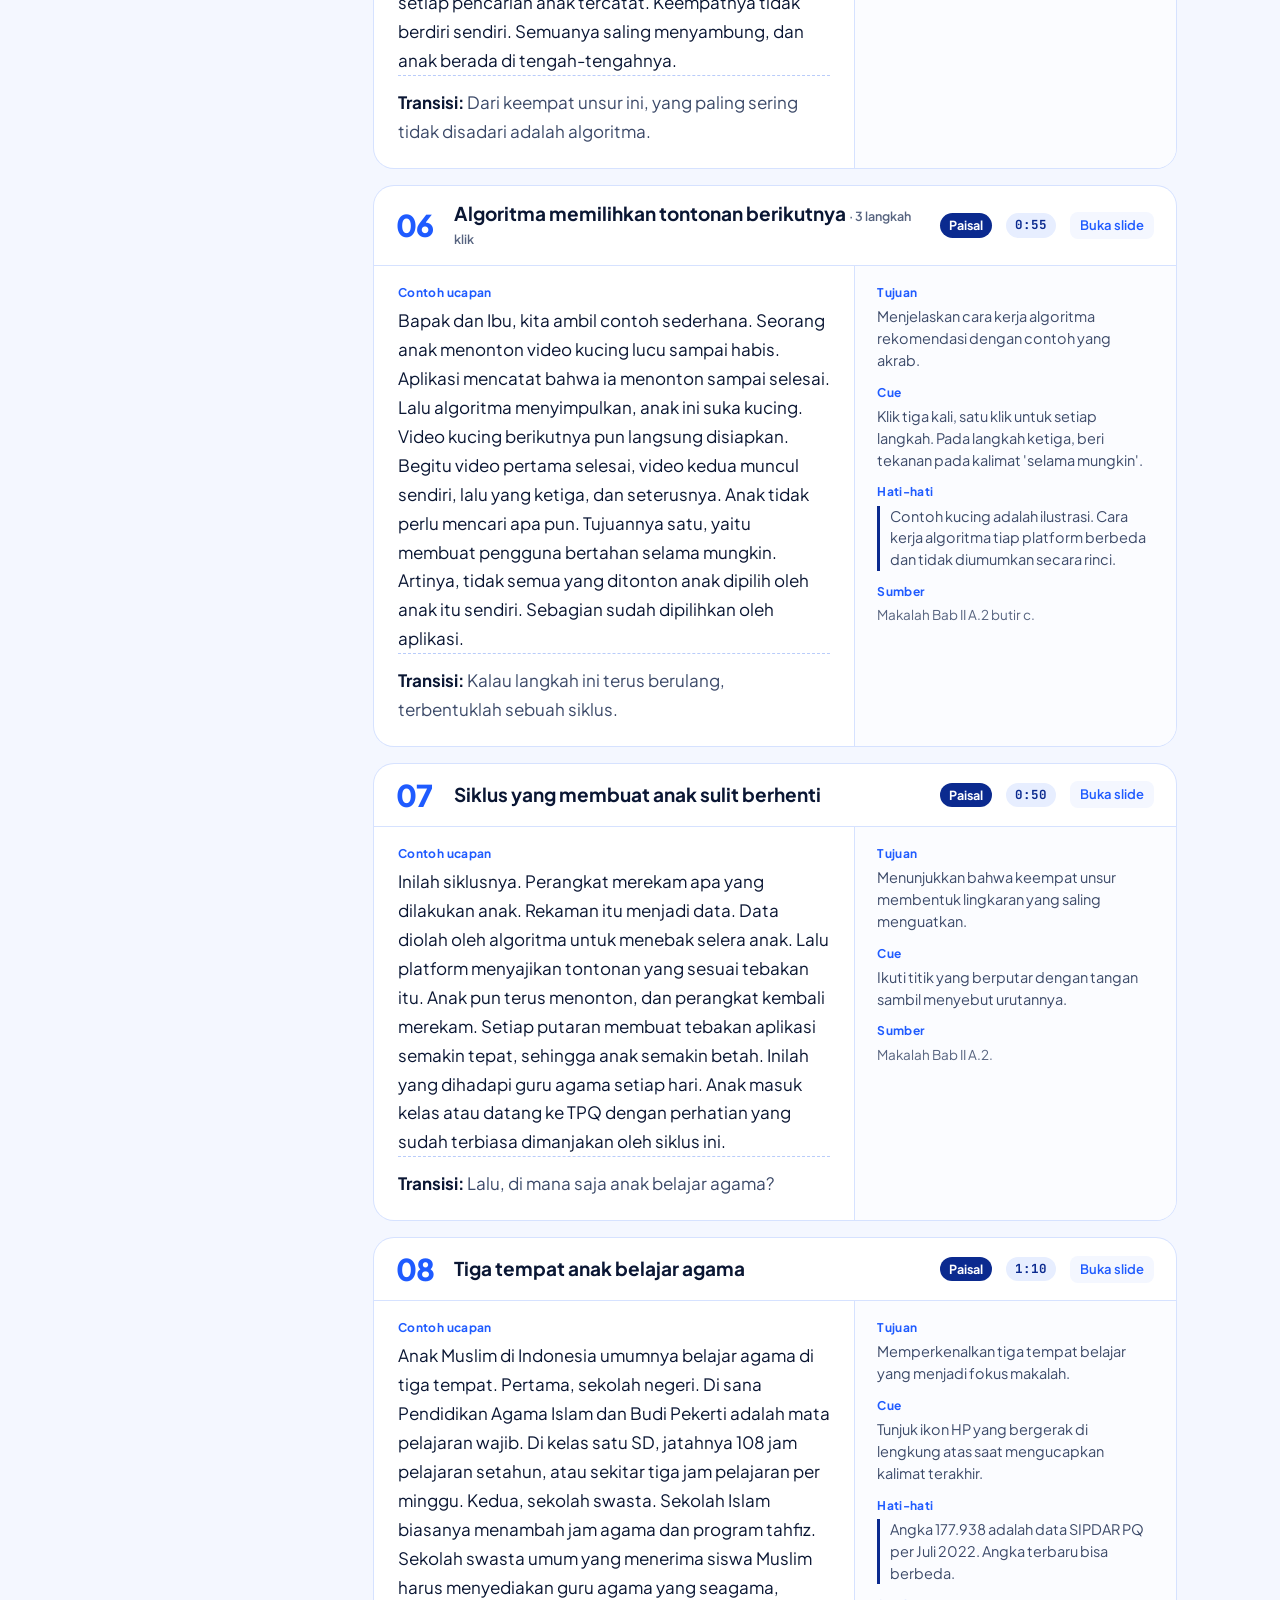
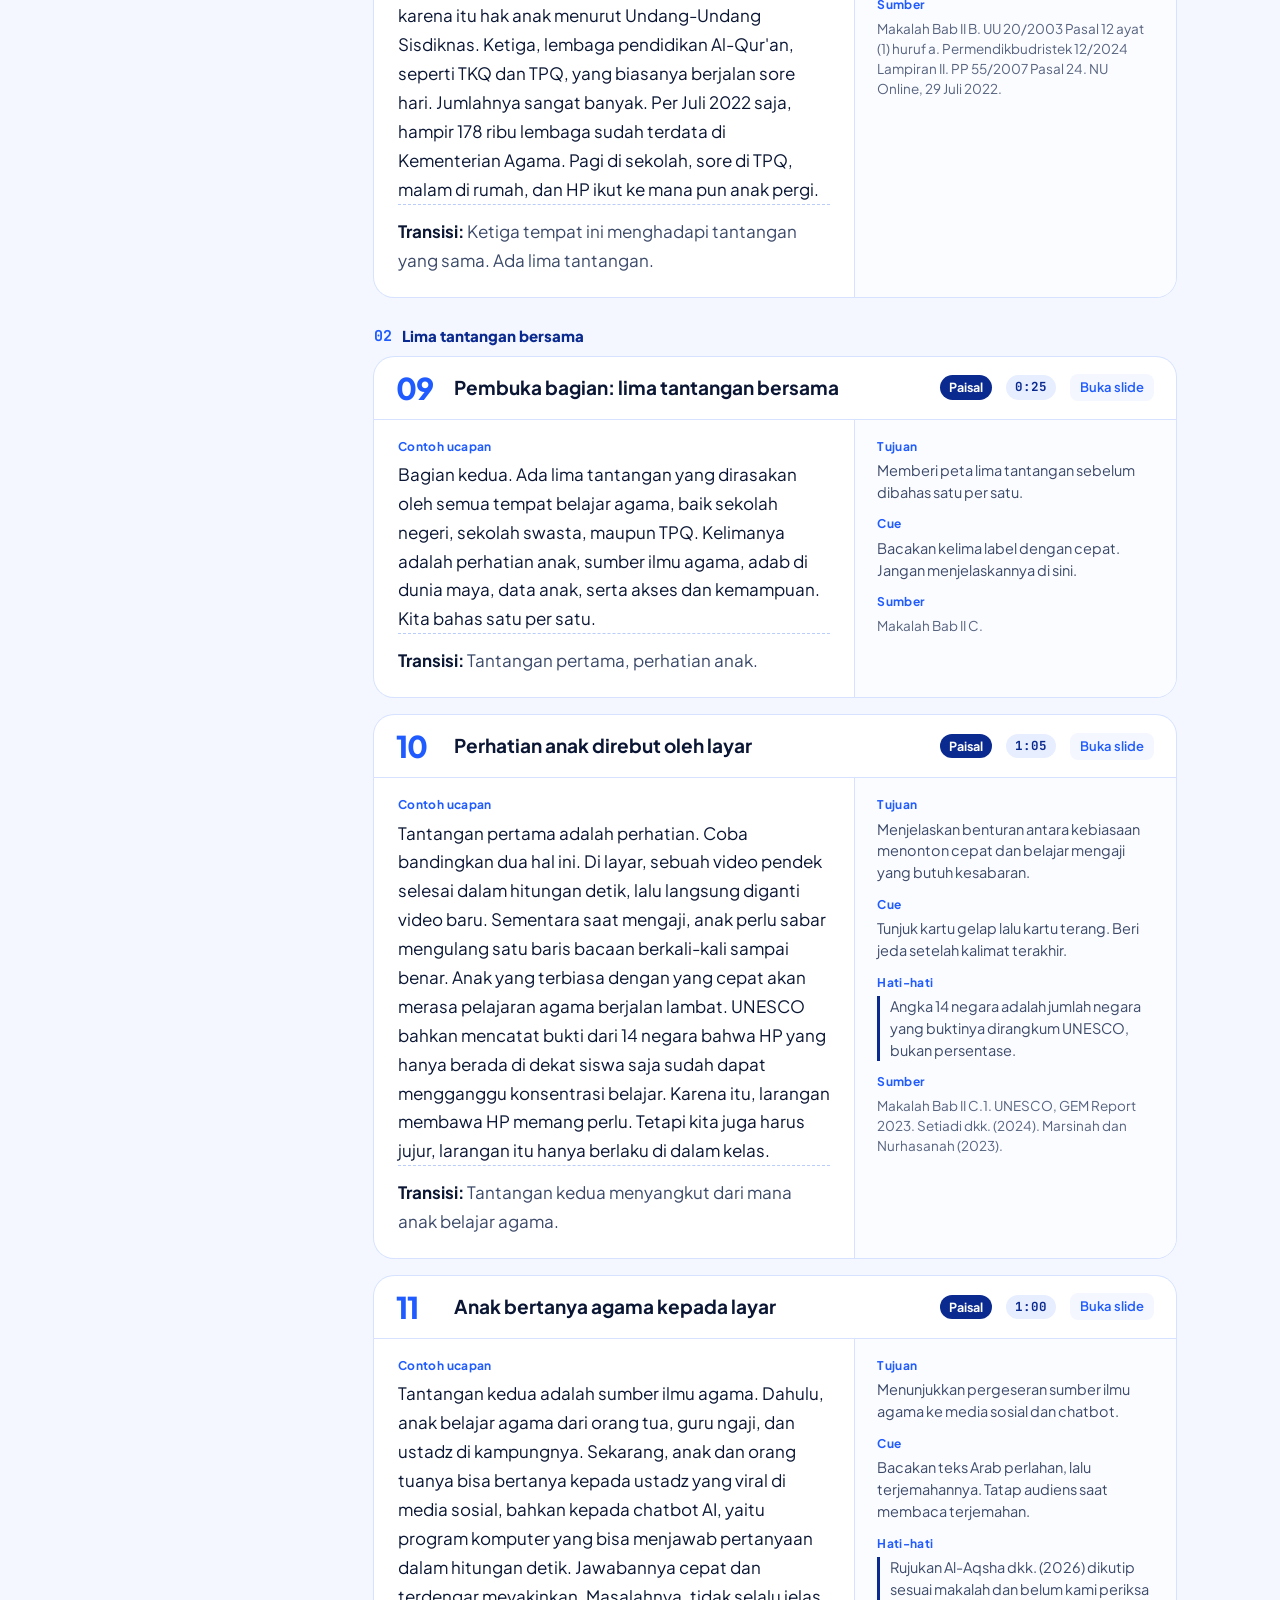
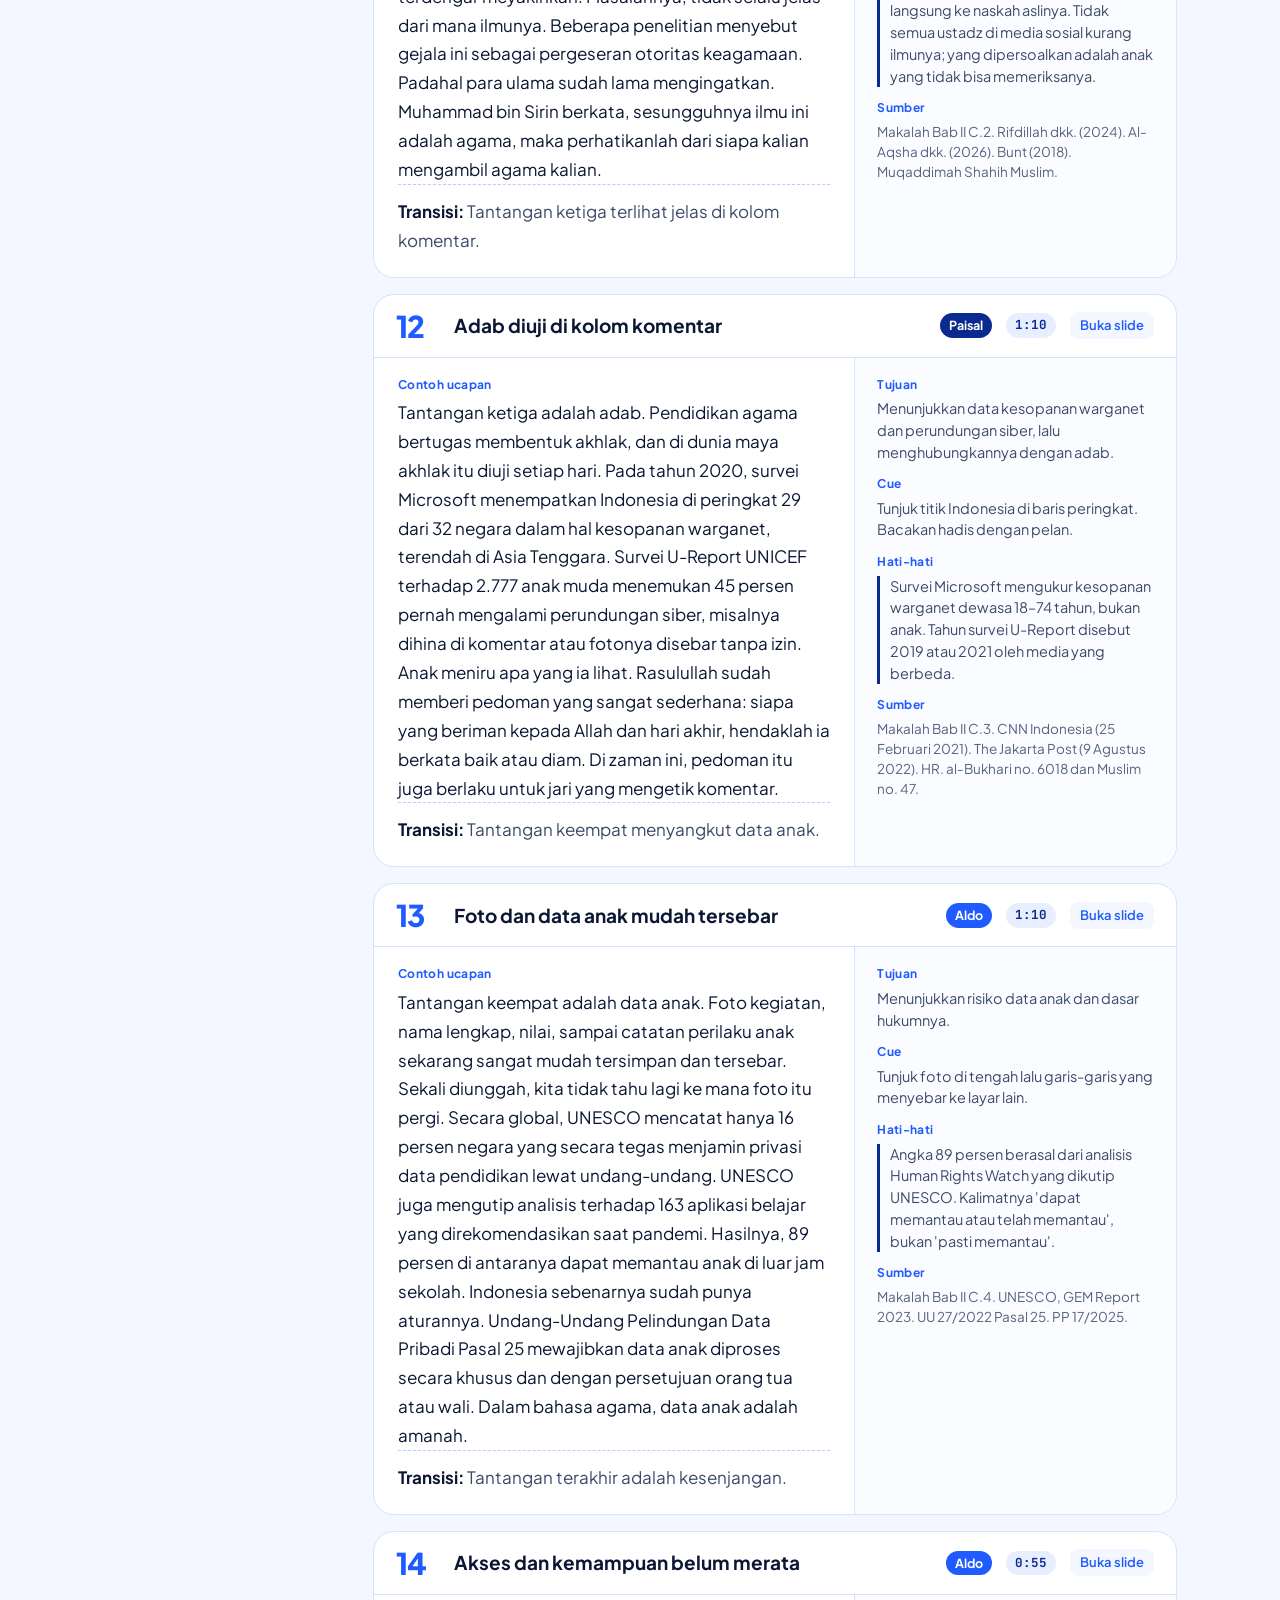
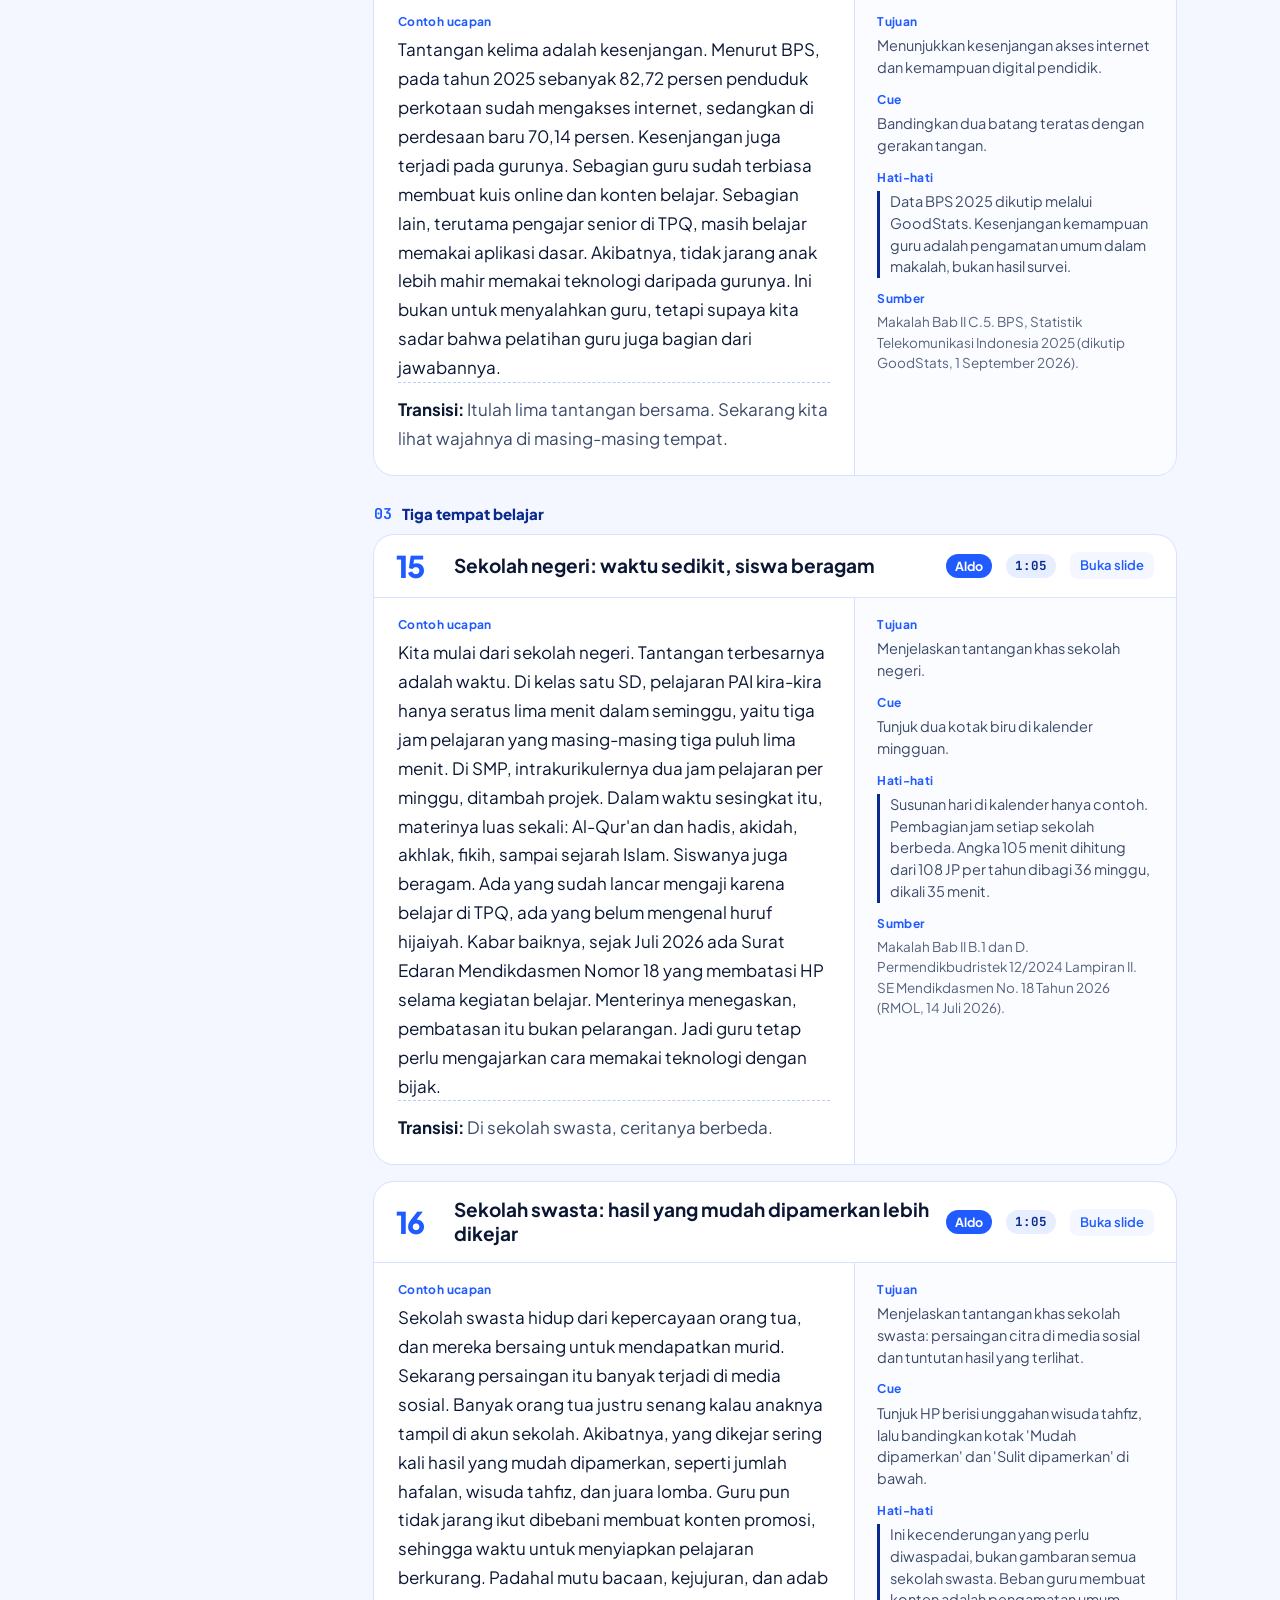
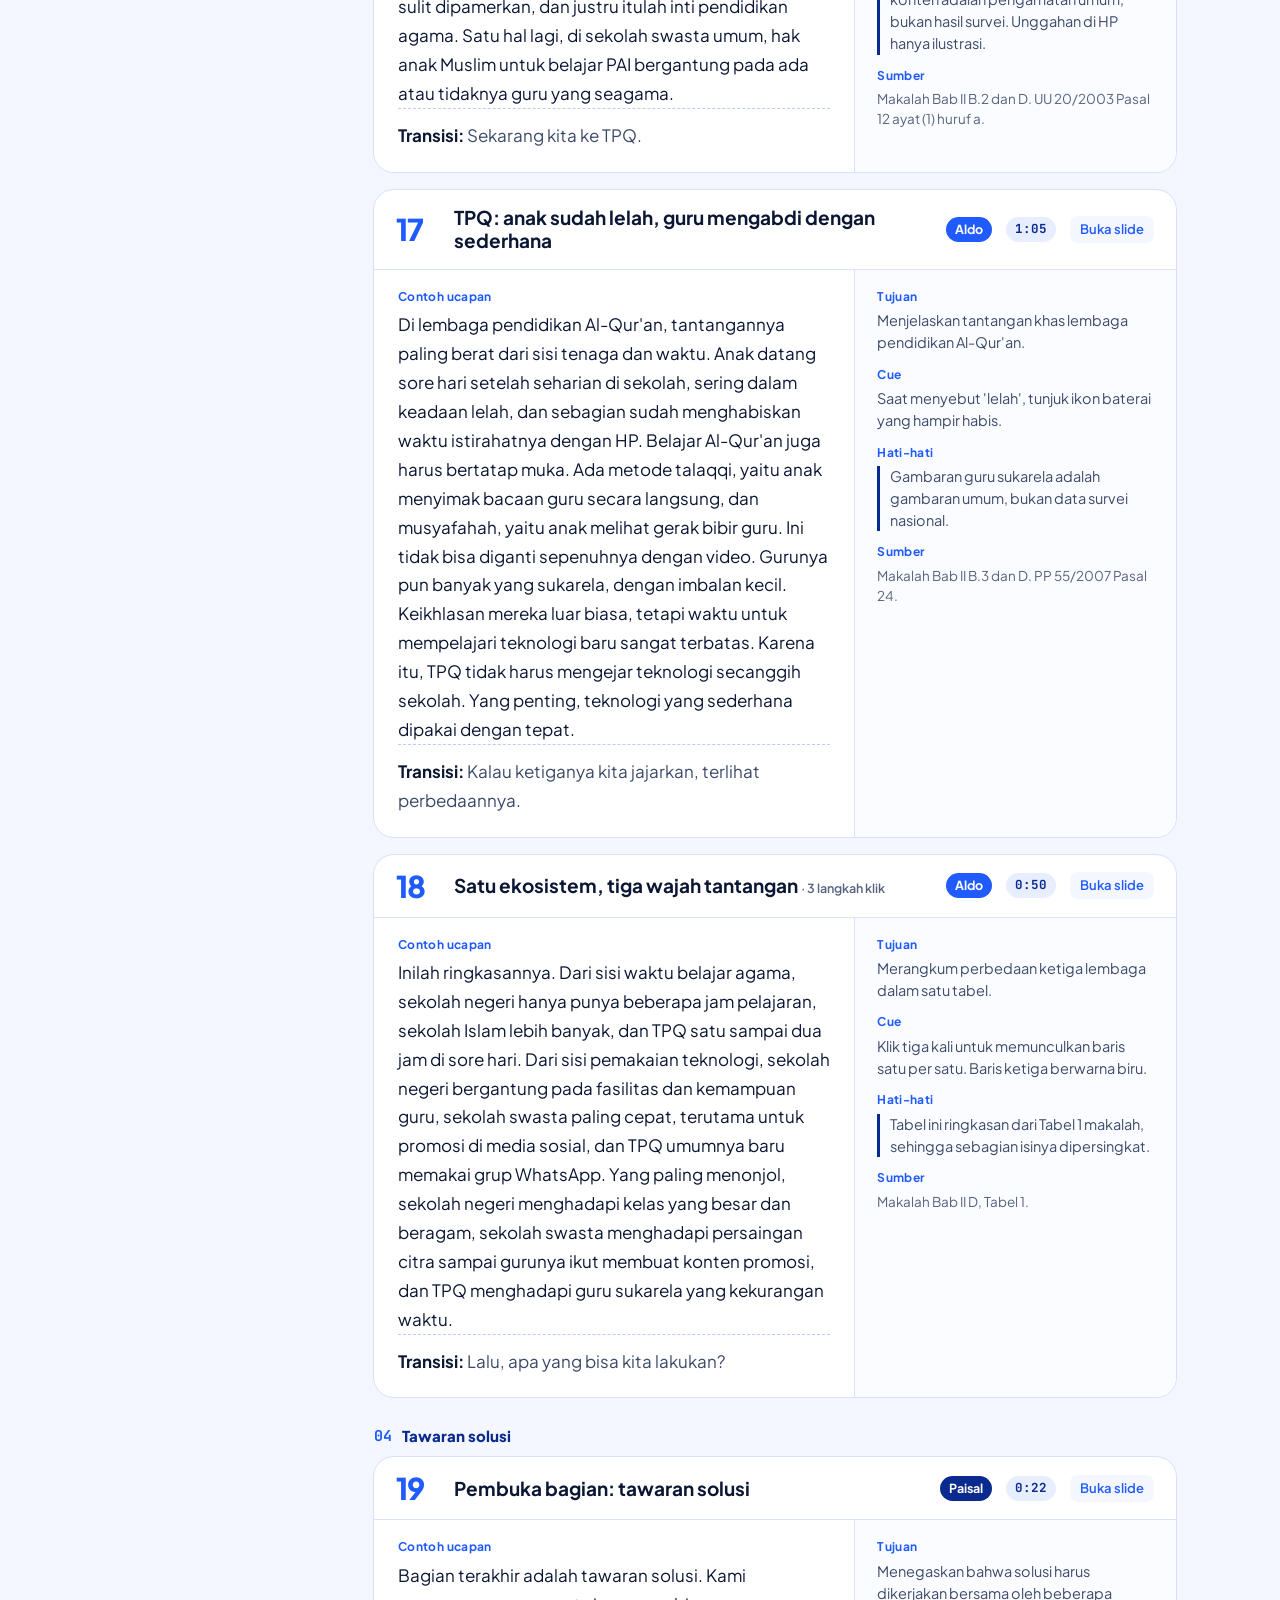
==== commit 7eb063d9: "Revisi 4: solusi guru diganti (siklus digital, cara kerja ekosistem untuk kebaikan) Co-Authored-By: " ====
--- a/revisi-4/panduan.html
+++ b/revisi-4/panduan.html
@@ -67,7 +67,7 @@
             <div><kbd>Home</kbd><kbd>End</kbd><span>slide pertama/terakhir</span></div>
             <div><kbd>H</kbd><span>tampilkan bantuan</span></div>
           </div>
-          <p class="lede" style="margin:14px 0 0;font-size:15px">Clicker presentasi biasa (PageUp/PageDown) langsung bisa dipakai. Beberapa slide punya langkah klik: slide 6 (tiga klik), 18 (tiga klik), 20 (empat klik), dan 21 (dua klik).</p>
+          <p class="lede" style="margin:14px 0 0;font-size:15px">Clicker presentasi biasa (PageUp/PageDown) langsung bisa dipakai. Beberapa slide punya langkah klik: slide 6 (tiga klik), 18 (tiga klik), dan 20 (tiga klik).</p>
         </div>
         <div class="panel">
           <h3 class="chapter-h" style="margin-top:0">Memakai dua layar</h3>
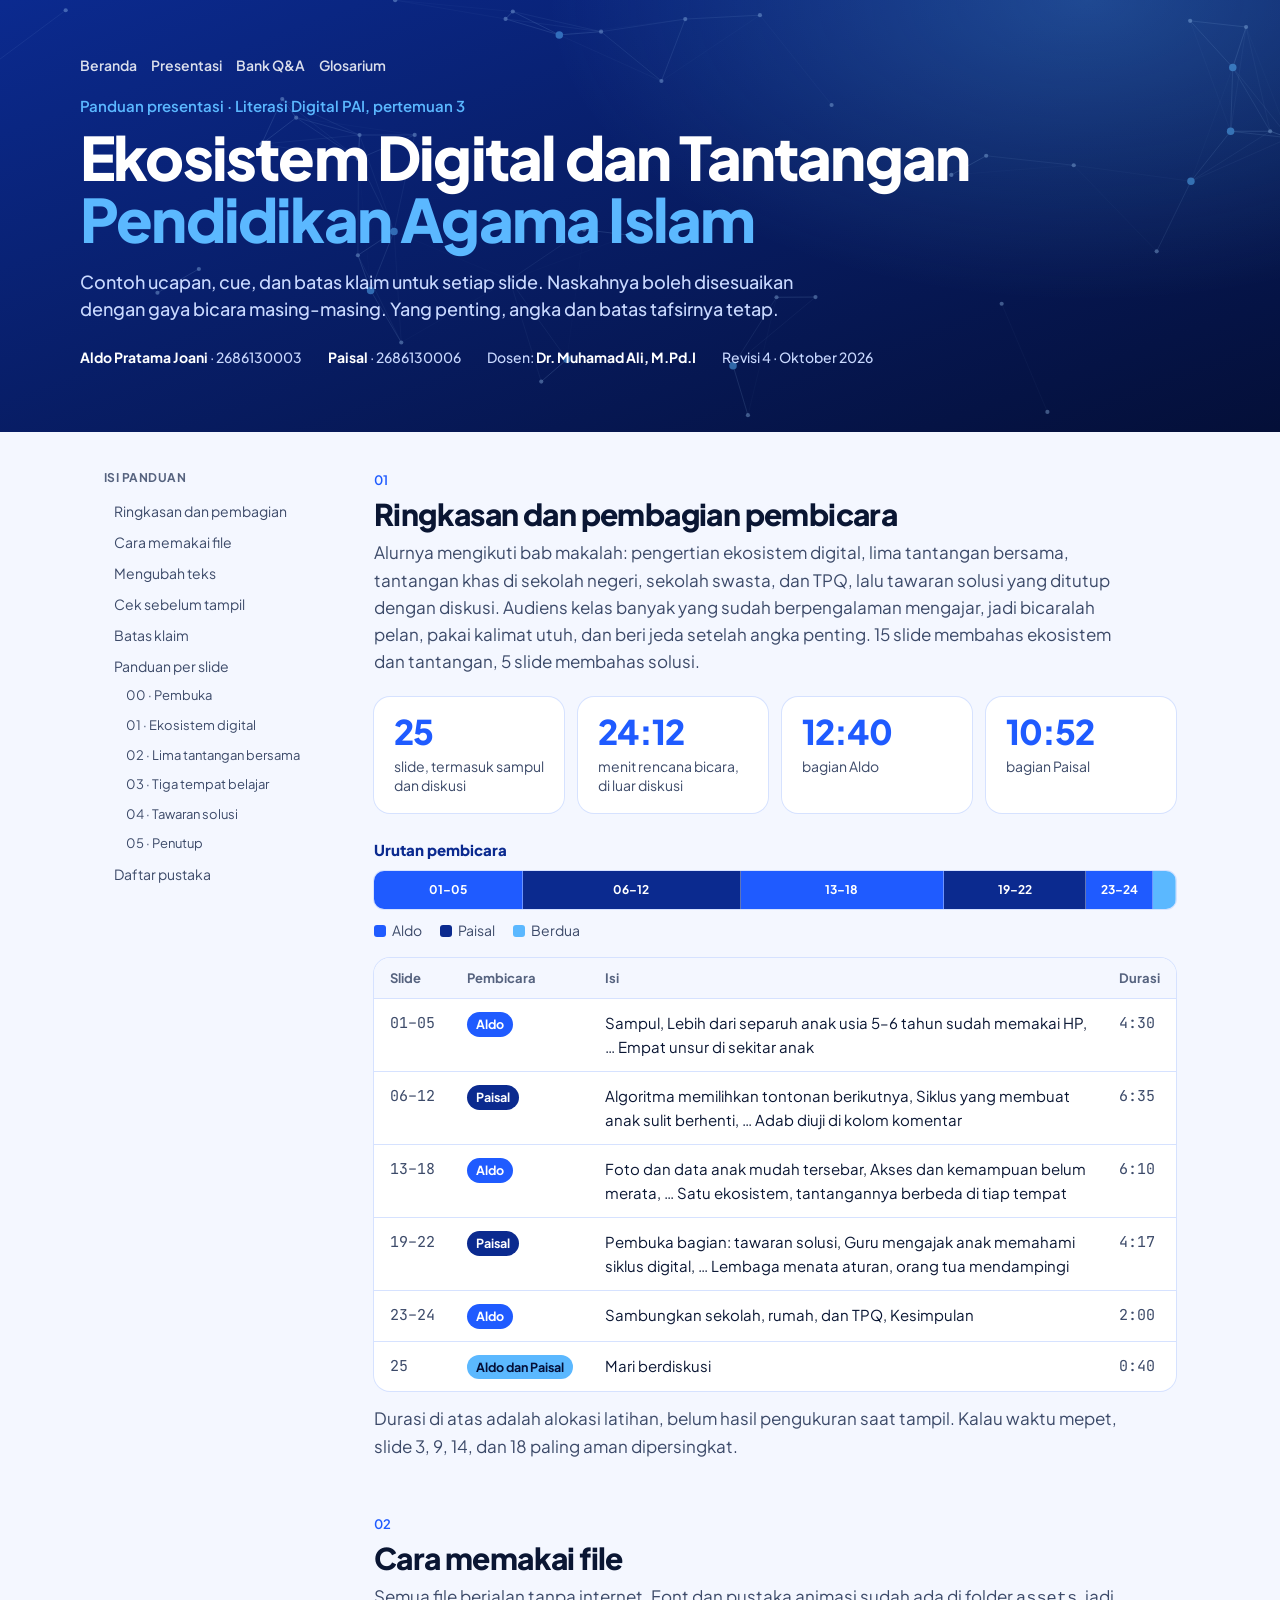
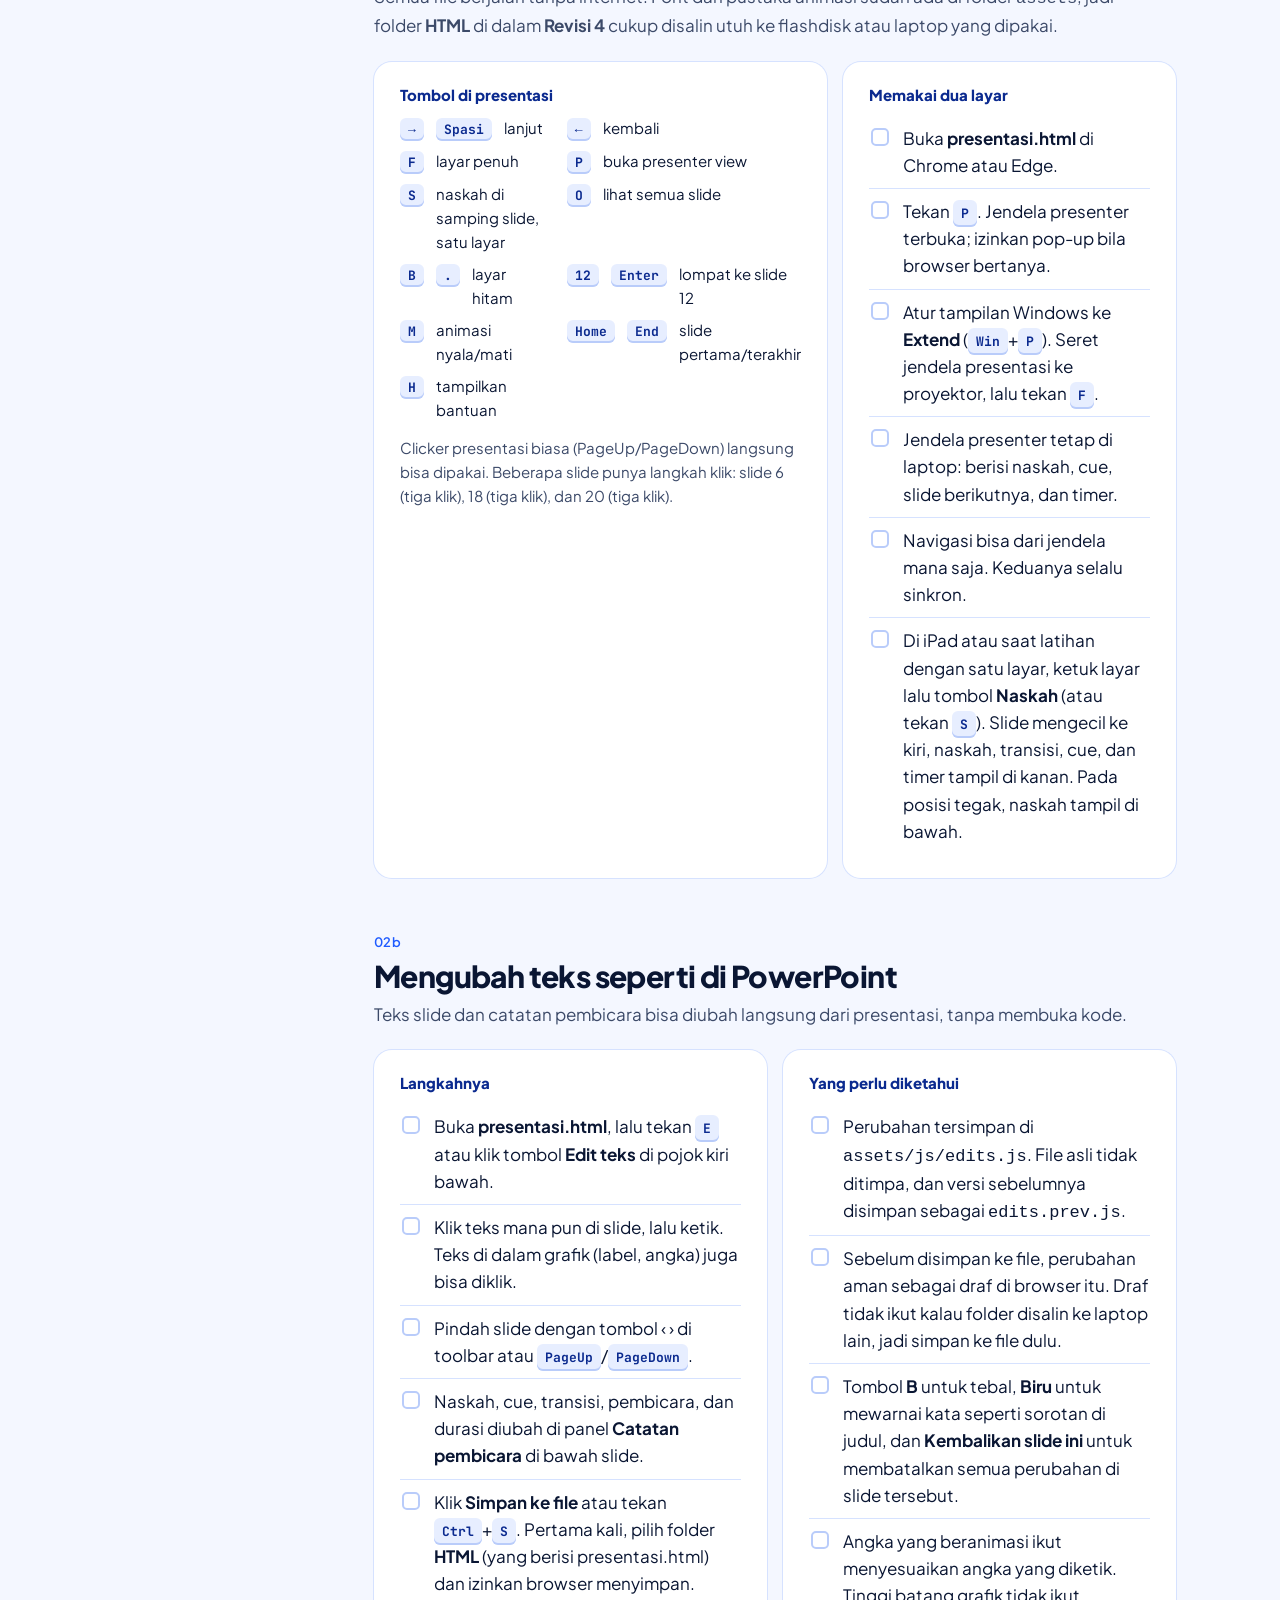
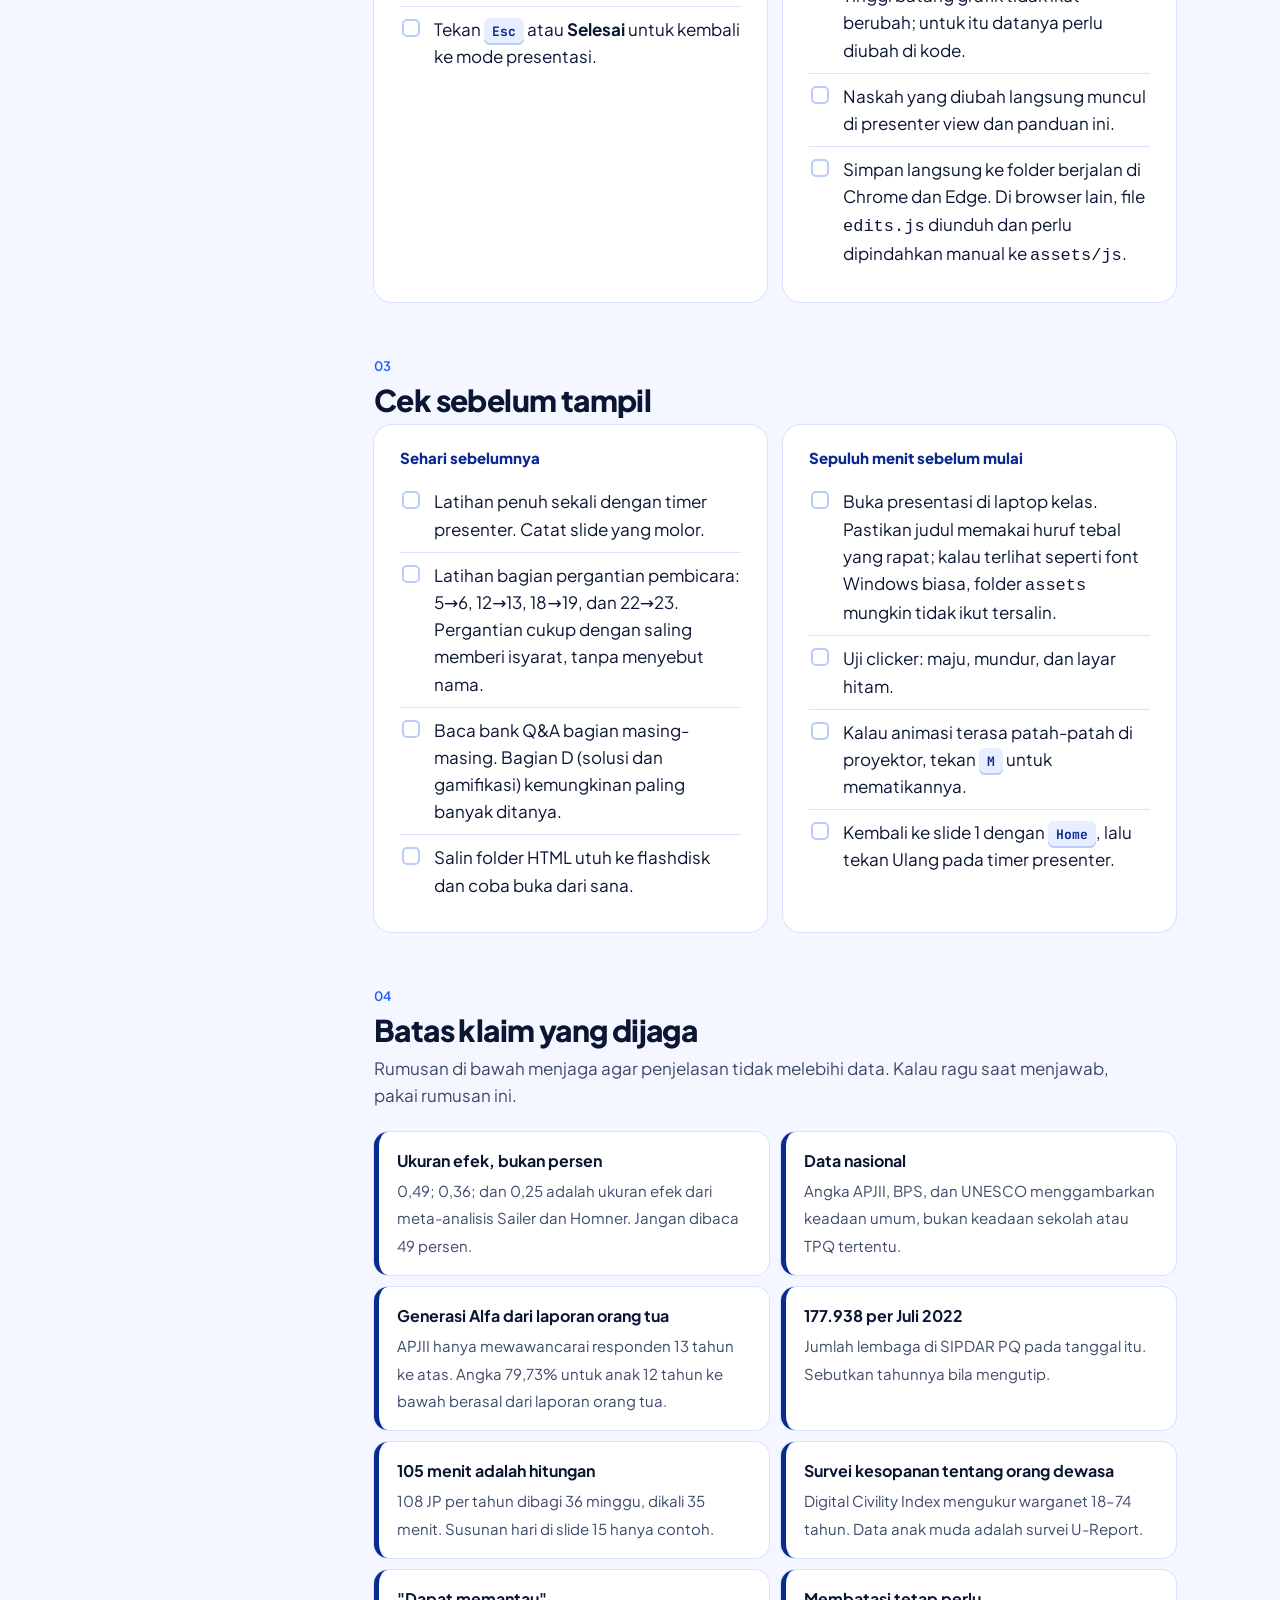
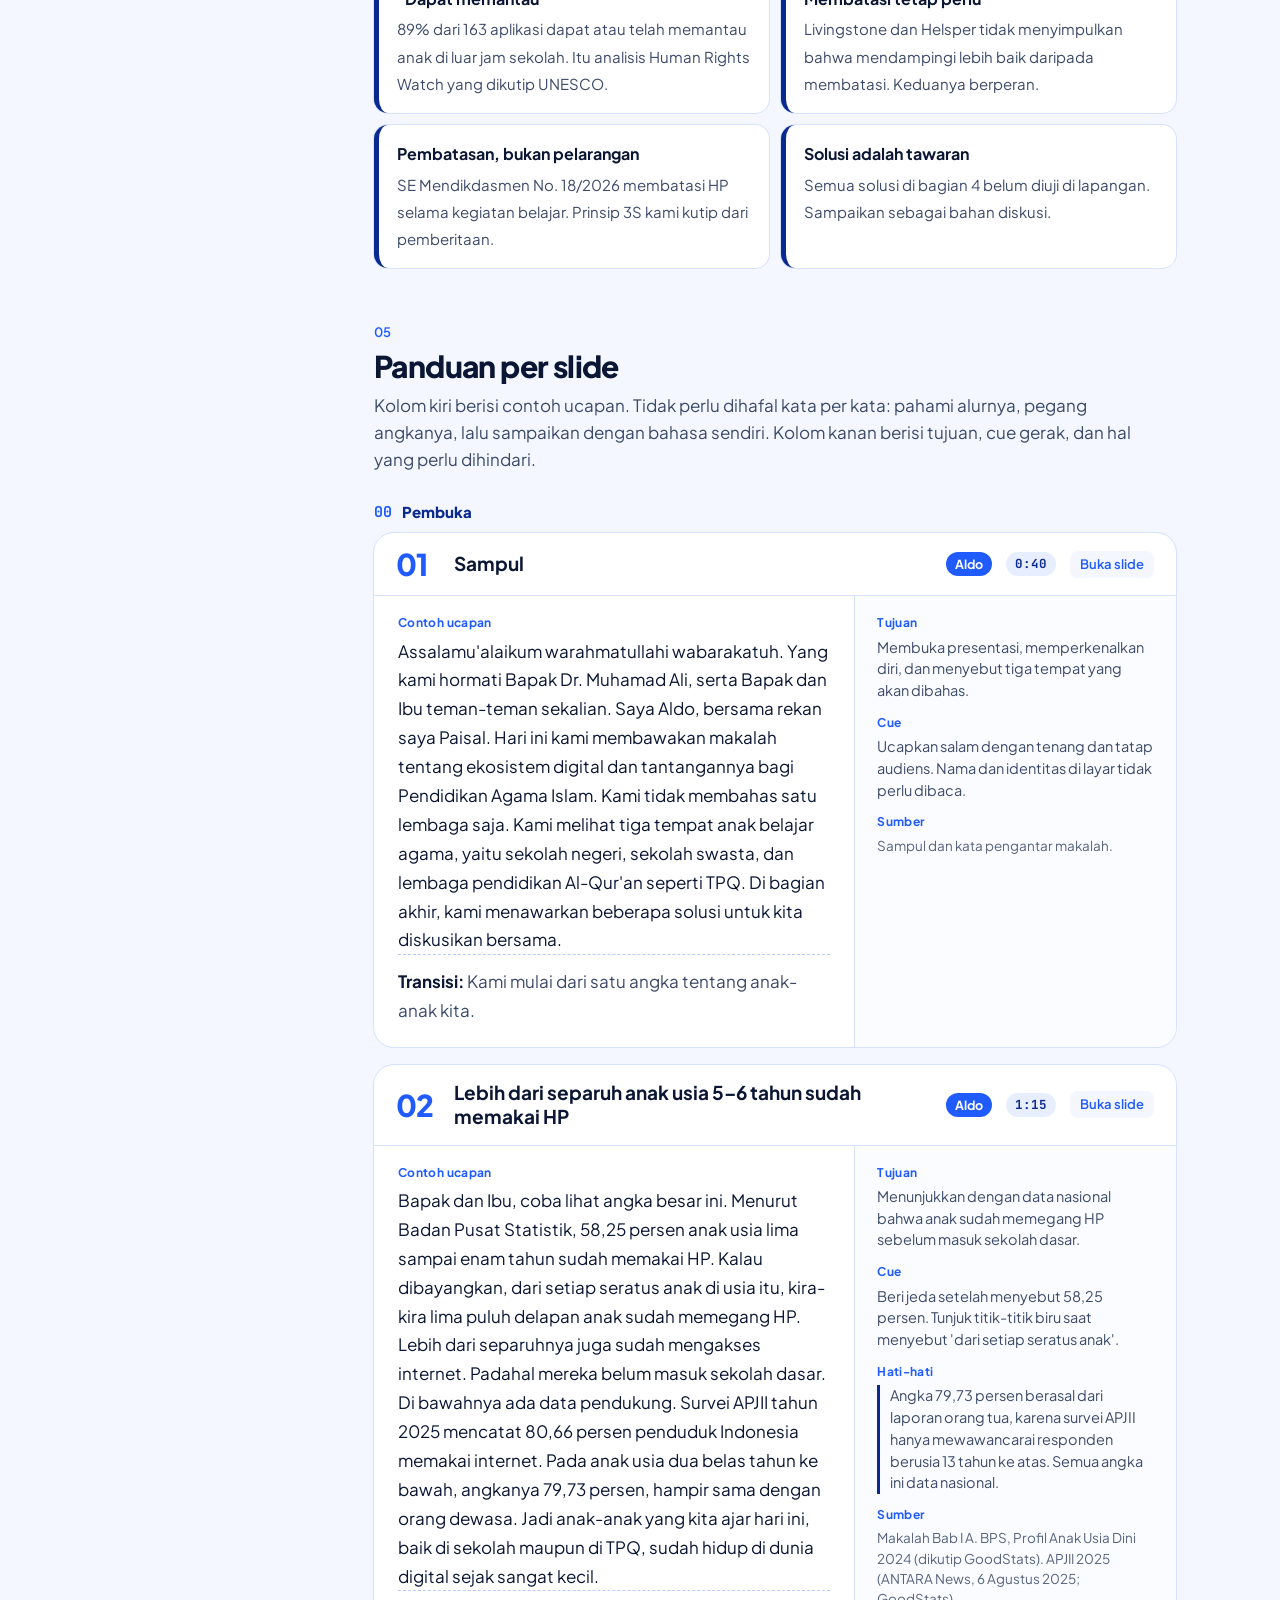
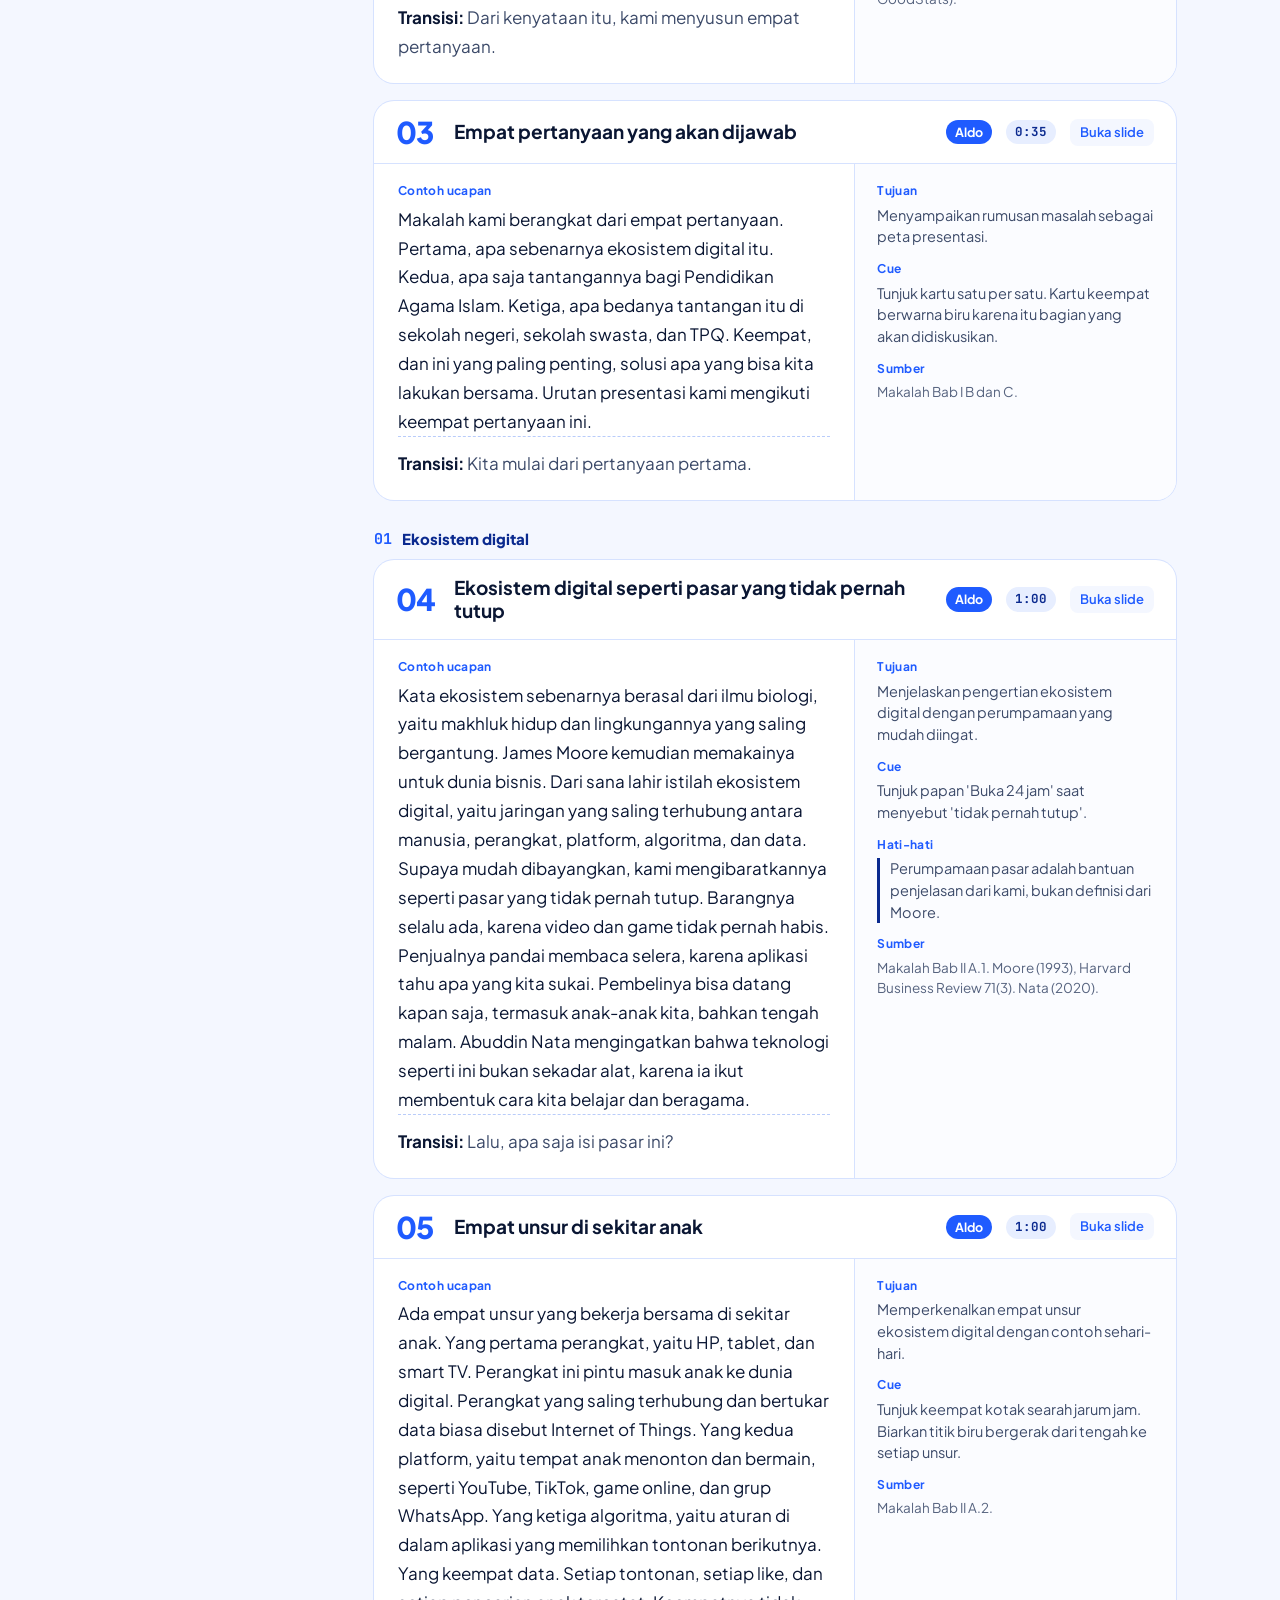
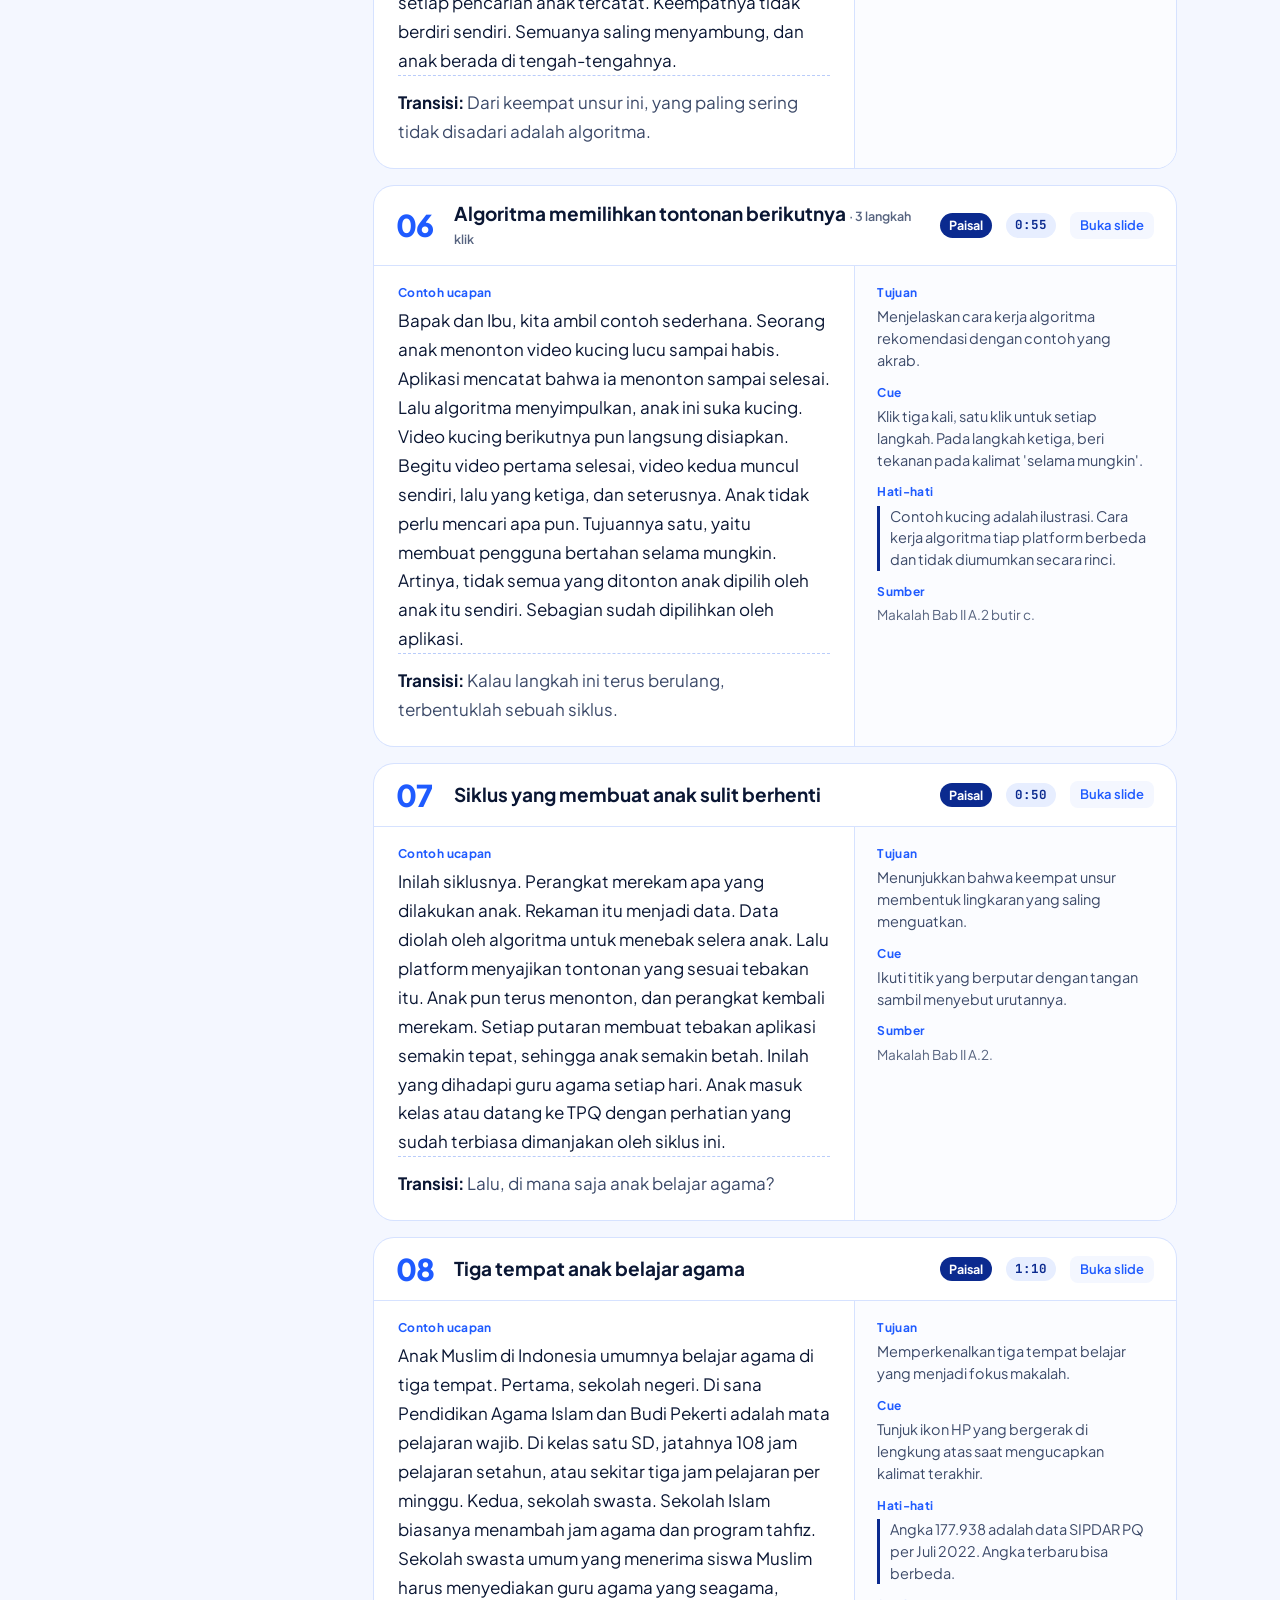
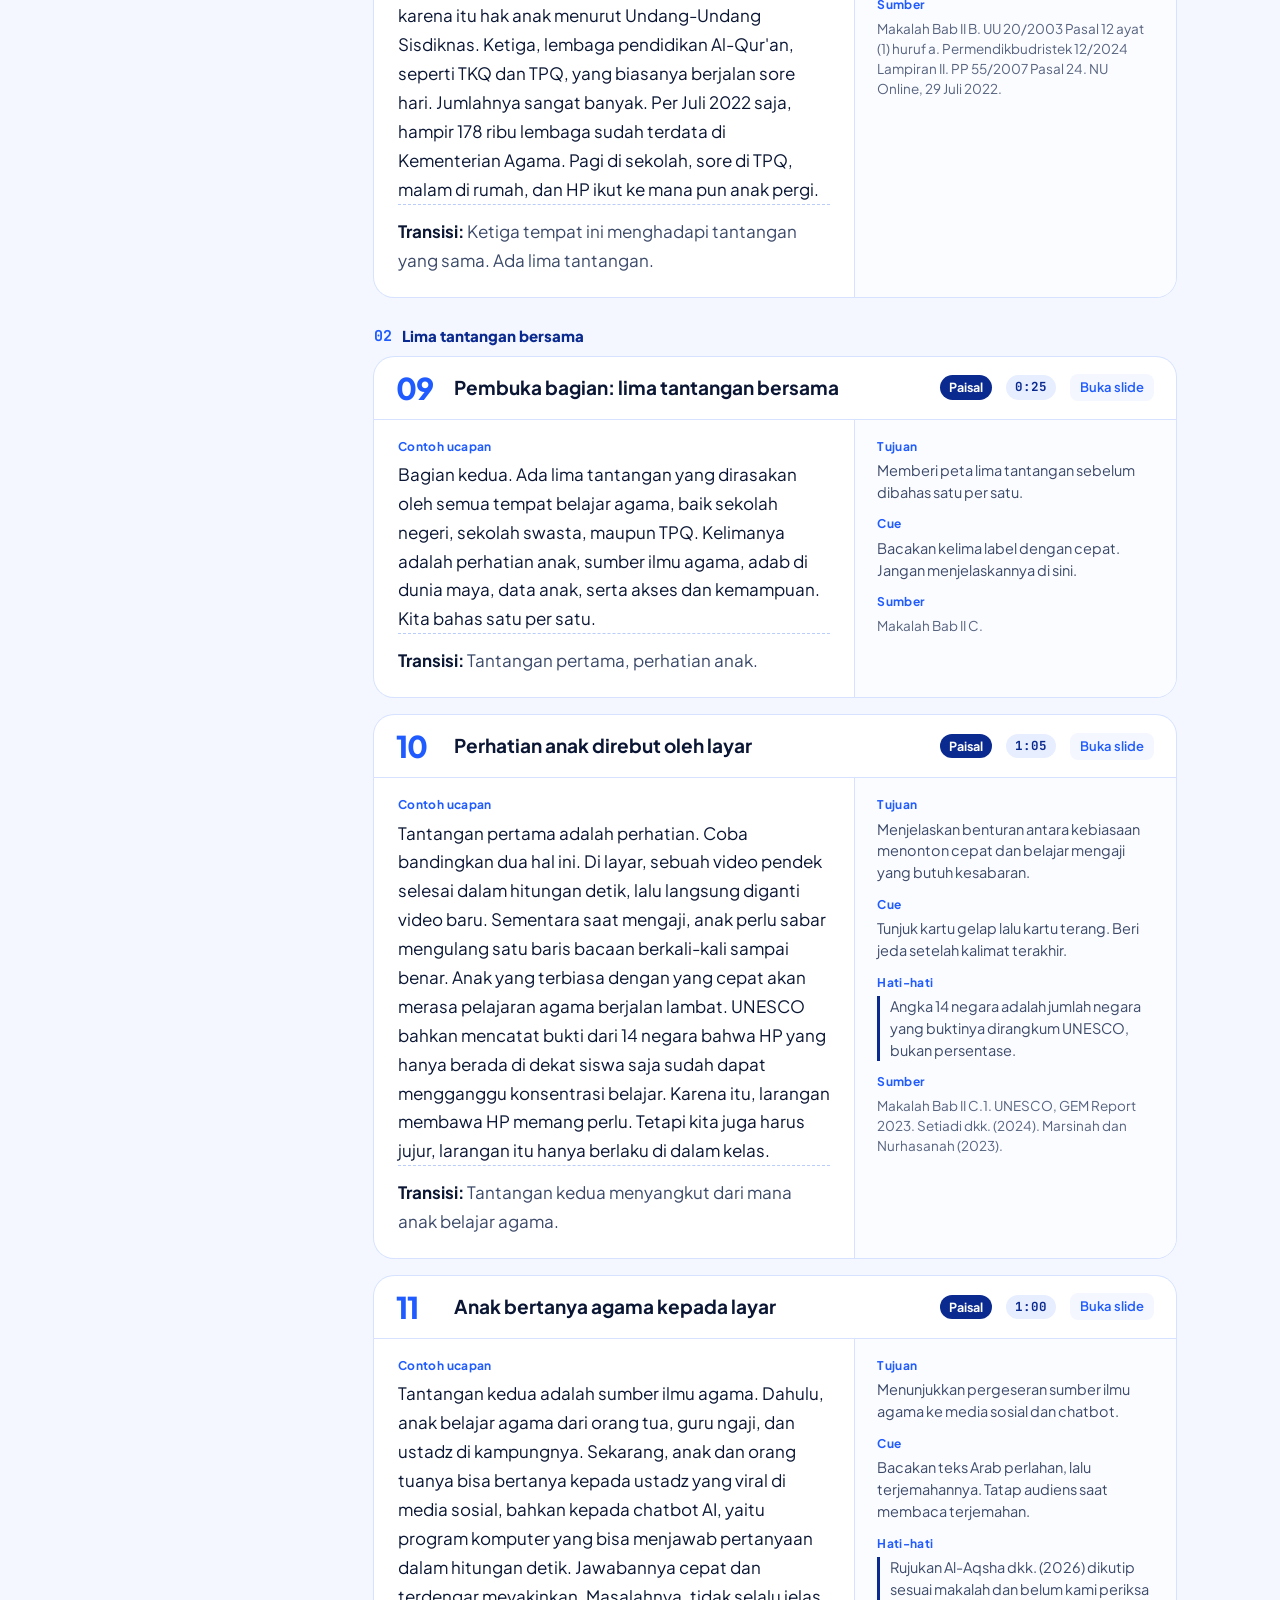
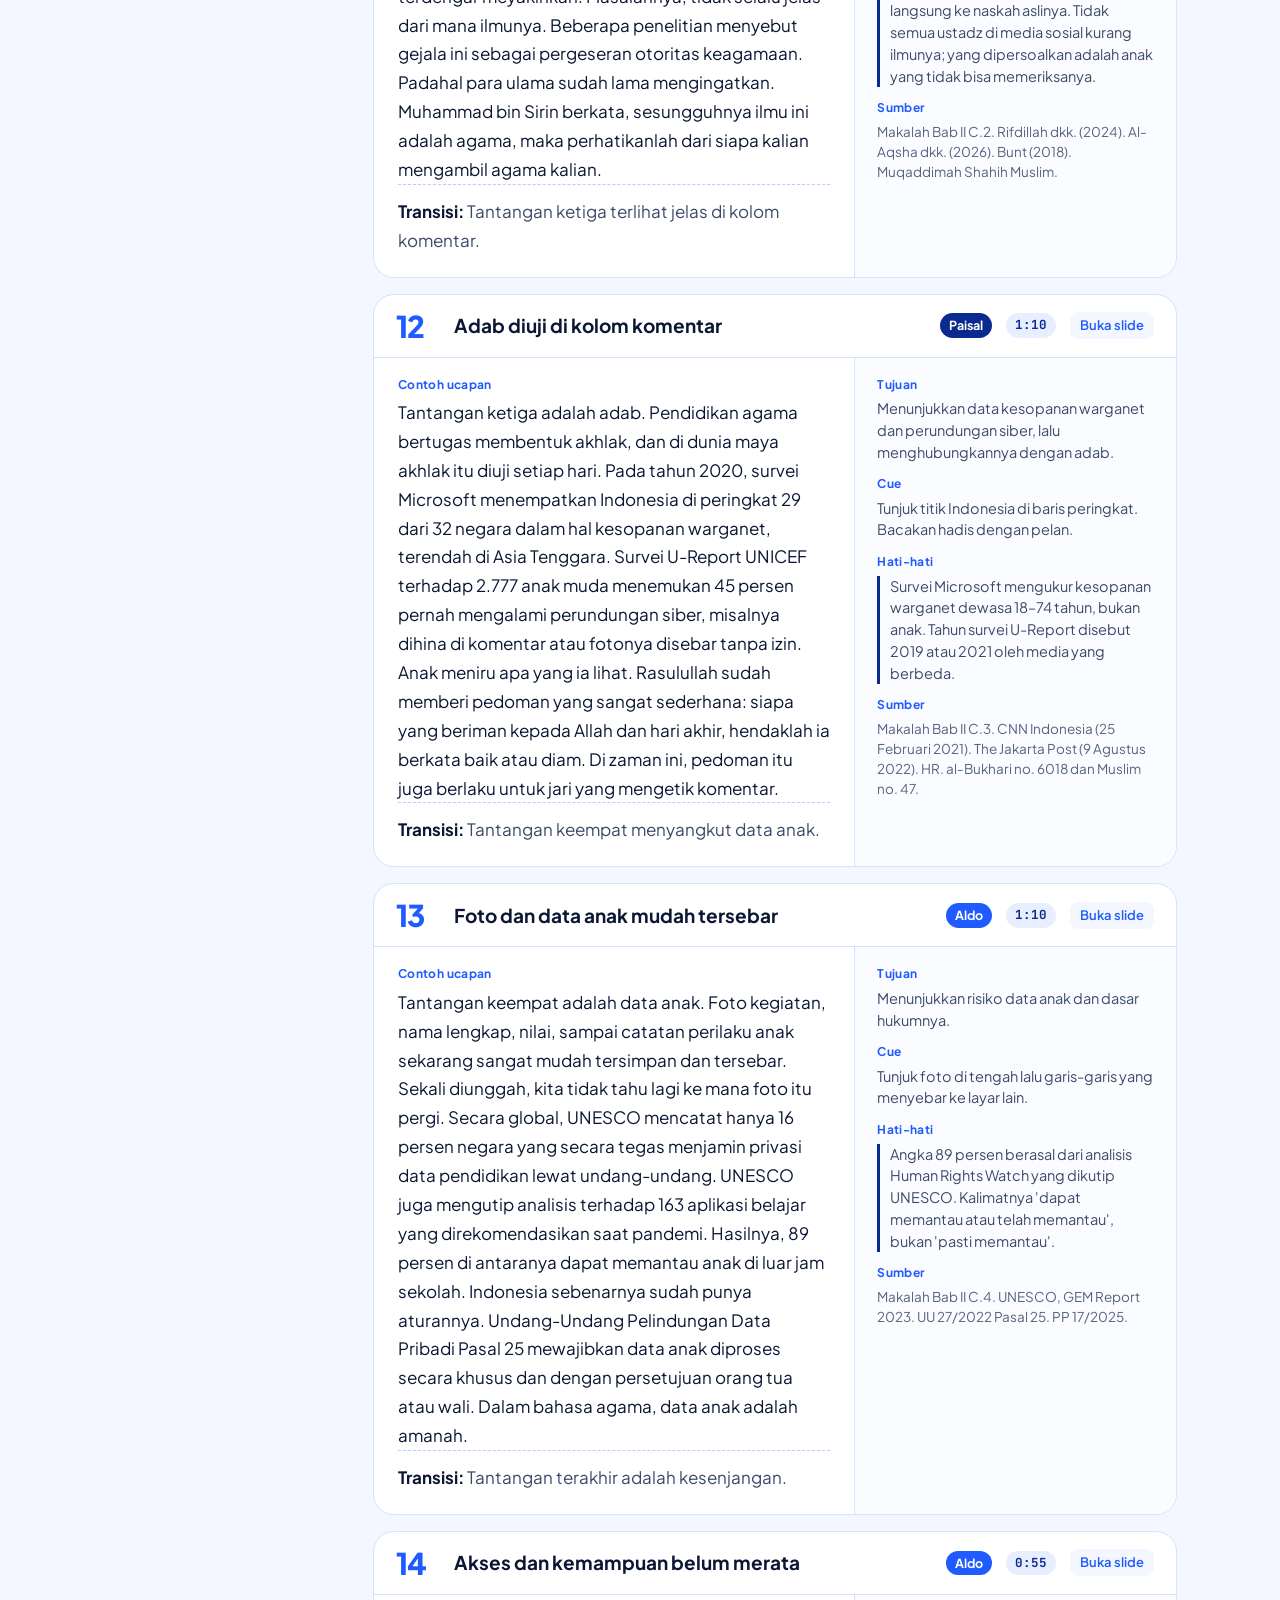
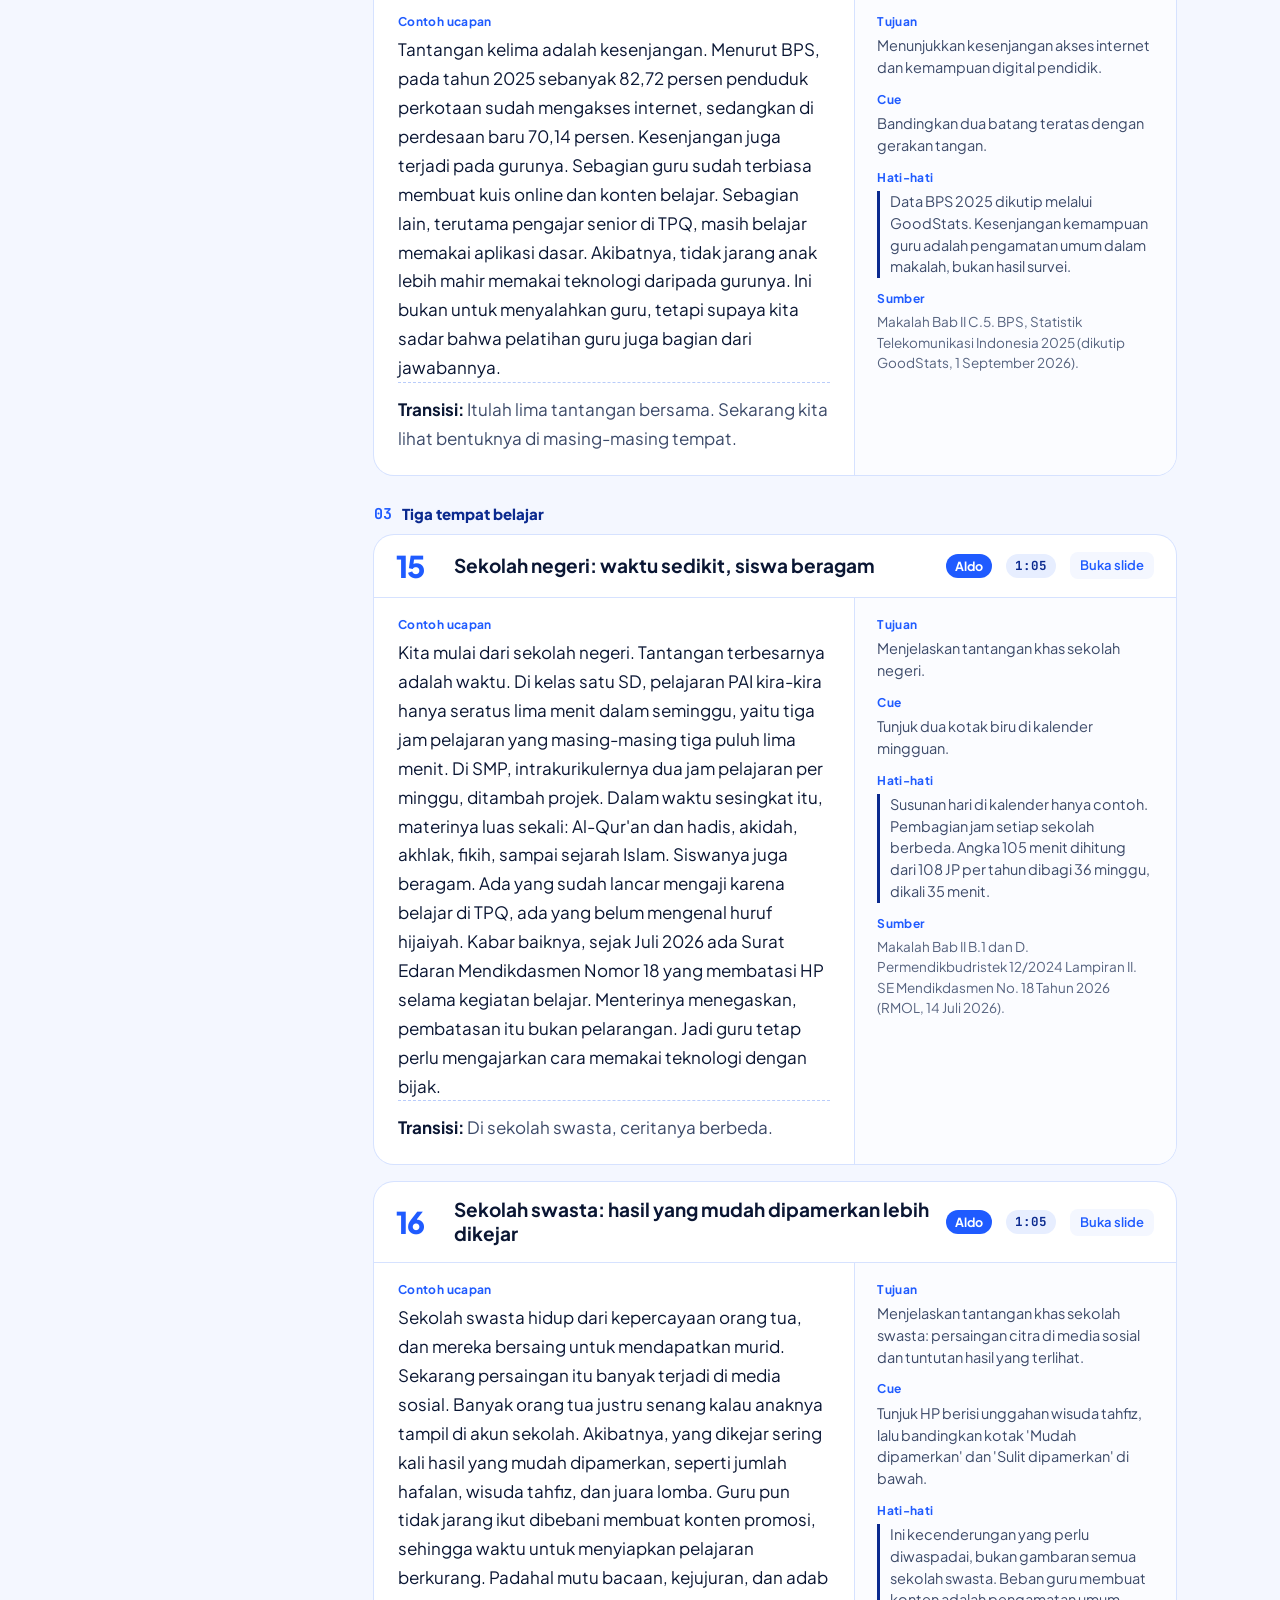
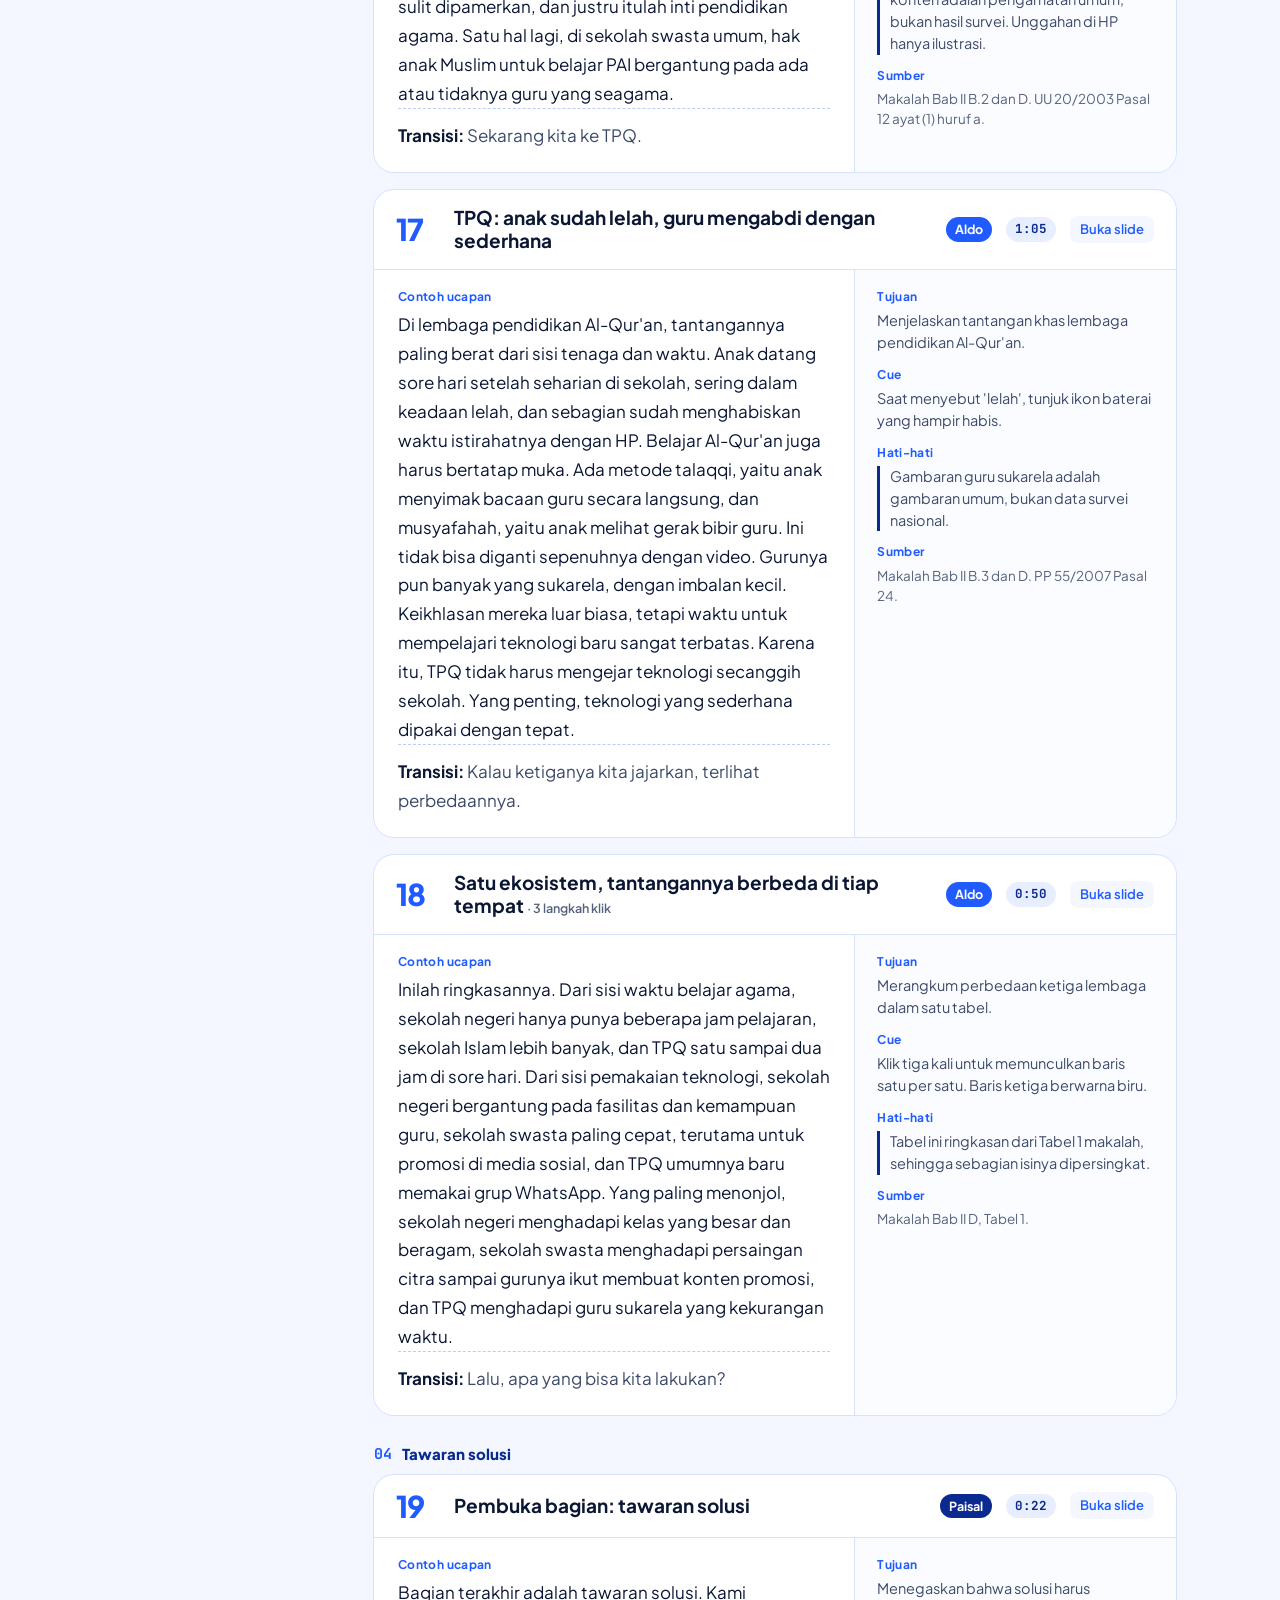
==== commit 3e48e650: "Revisi 4: ganti istilah 'wajah' untuk tiga tempat belajar Co-Authored-By: Claude Opus 5.5 <noreply@a" ====
--- a/revisi-4/panduan.html
+++ b/revisi-4/panduan.html
@@ -36,7 +36,7 @@
   <main>
     <section class="blk" id="ringkas">
       <h2 class="h"><small>01</small>Ringkasan dan pembagian pembicara</h2>
-      <p class="lede">Alurnya mengikuti bab makalah: pengertian ekosistem digital, lima tantangan bersama, wajah tantangan di sekolah negeri, sekolah swasta, dan TPQ, lalu tawaran solusi yang ditutup dengan diskusi. Audiens kelas banyak yang sudah berpengalaman mengajar, jadi bicaralah pelan, pakai kalimat utuh, dan beri jeda setelah angka penting. <span id="ratio"></span></p>
+      <p class="lede">Alurnya mengikuti bab makalah: pengertian ekosistem digital, lima tantangan bersama, tantangan khas di sekolah negeri, sekolah swasta, dan TPQ, lalu tawaran solusi yang ditutup dengan diskusi. Audiens kelas banyak yang sudah berpengalaman mengajar, jadi bicaralah pelan, pakai kalimat utuh, dan beri jeda setelah angka penting. <span id="ratio"></span></p>
       <div class="facts" id="facts"></div>
       <h3 class="chapter-h" style="margin-top:28px">Urutan pembicara</h3>
       <div class="tline" id="tline"></div>
